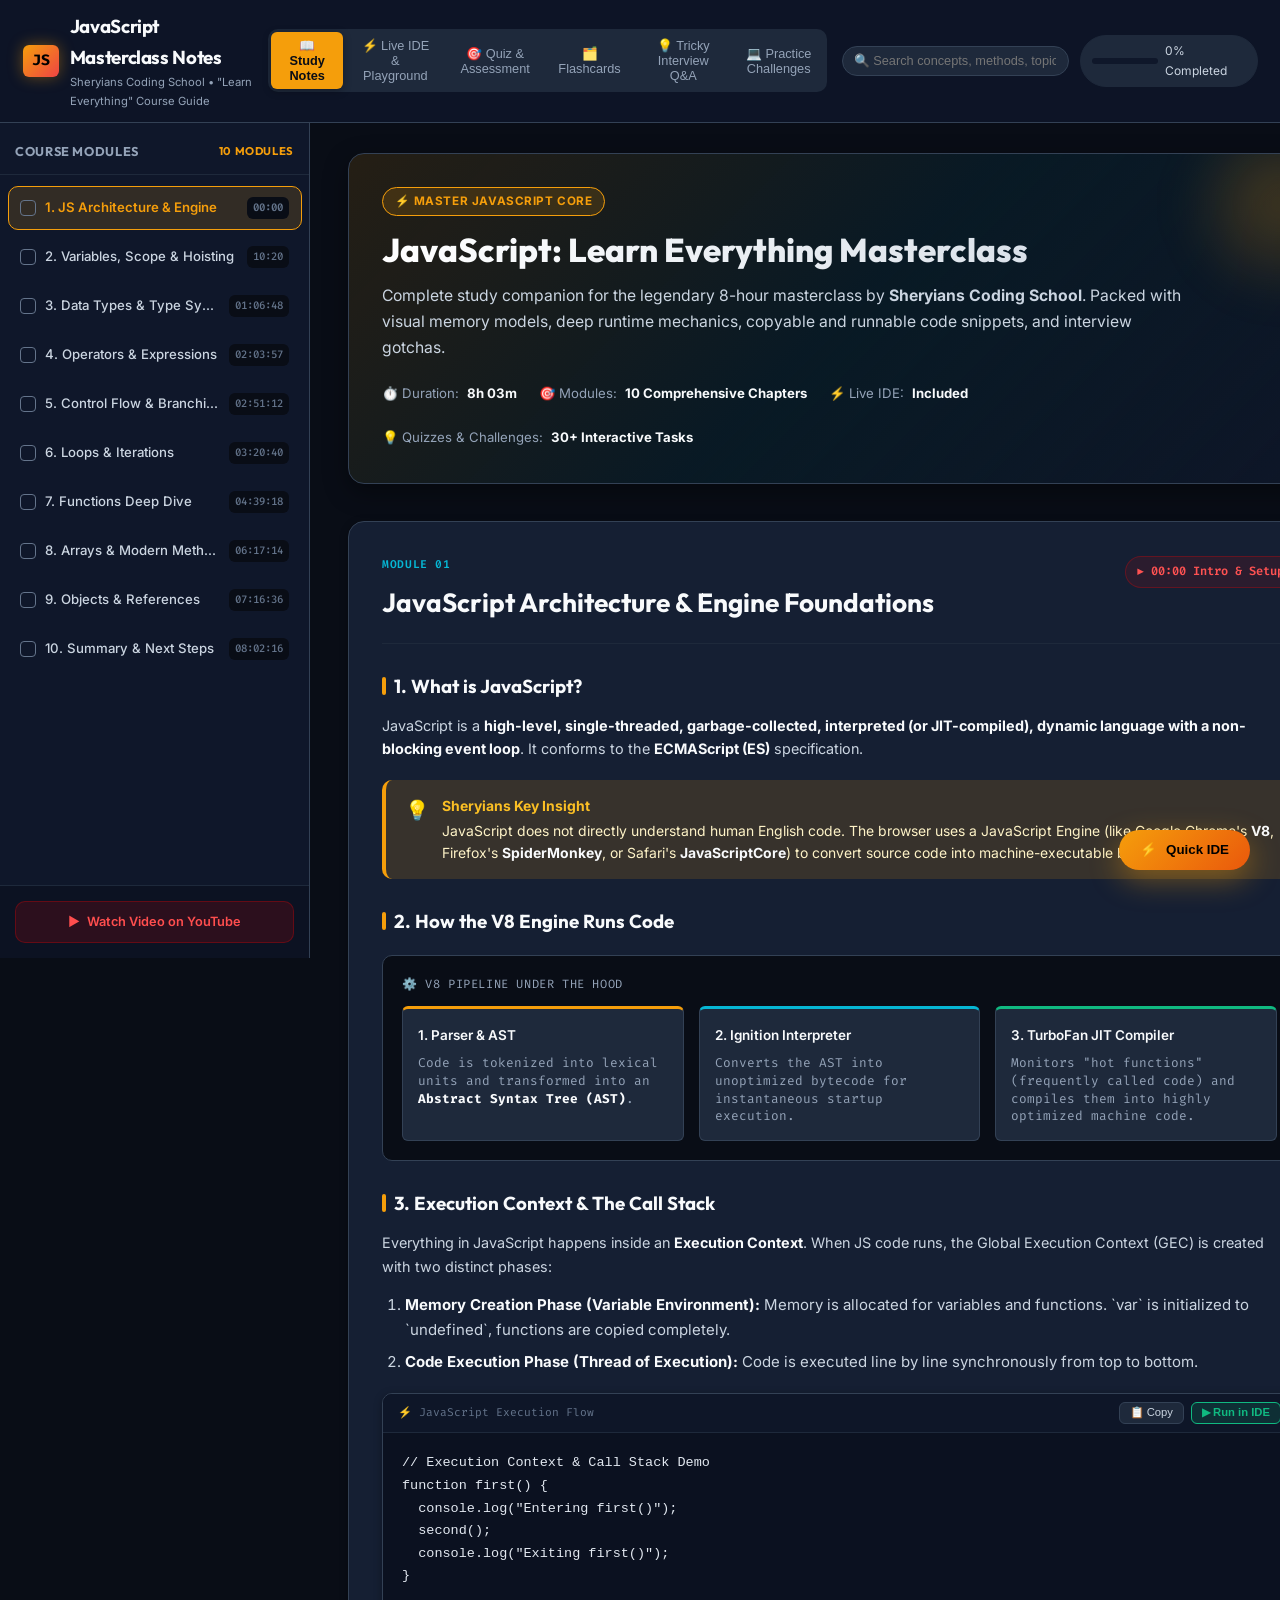
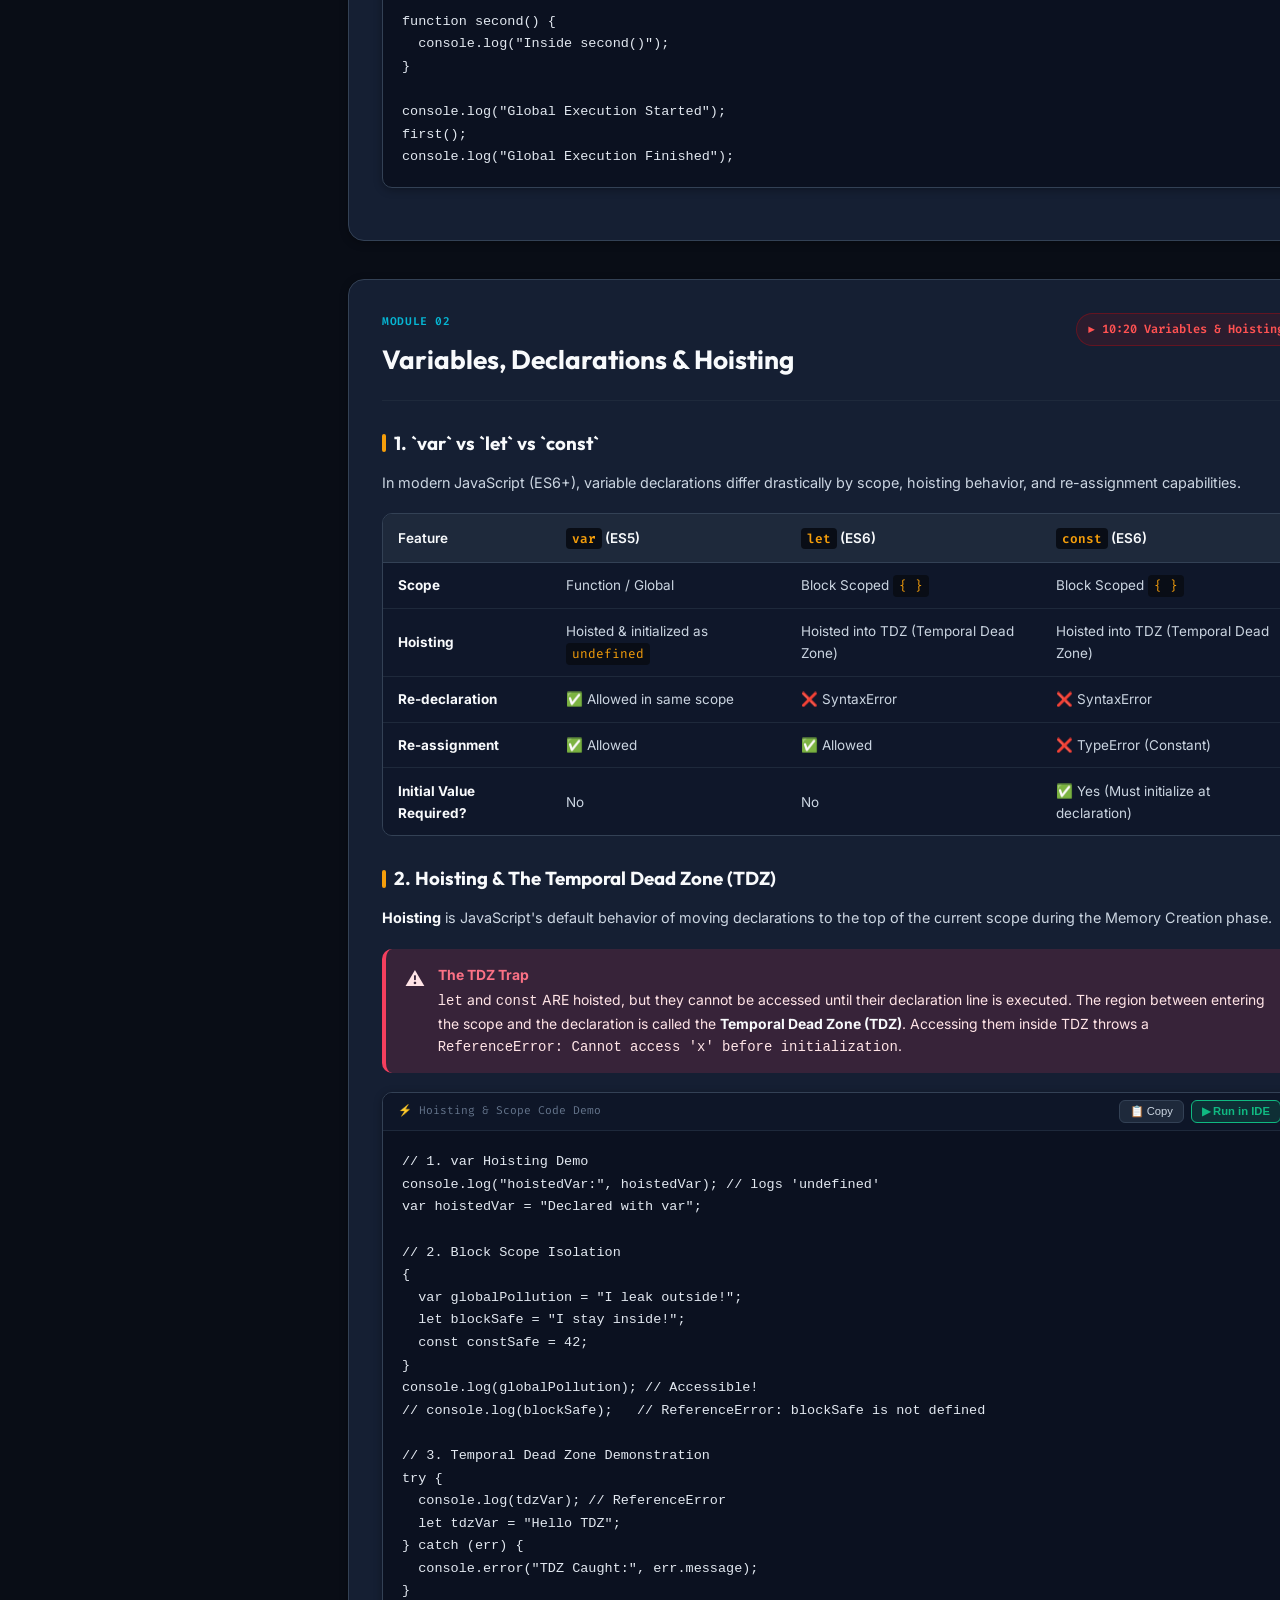
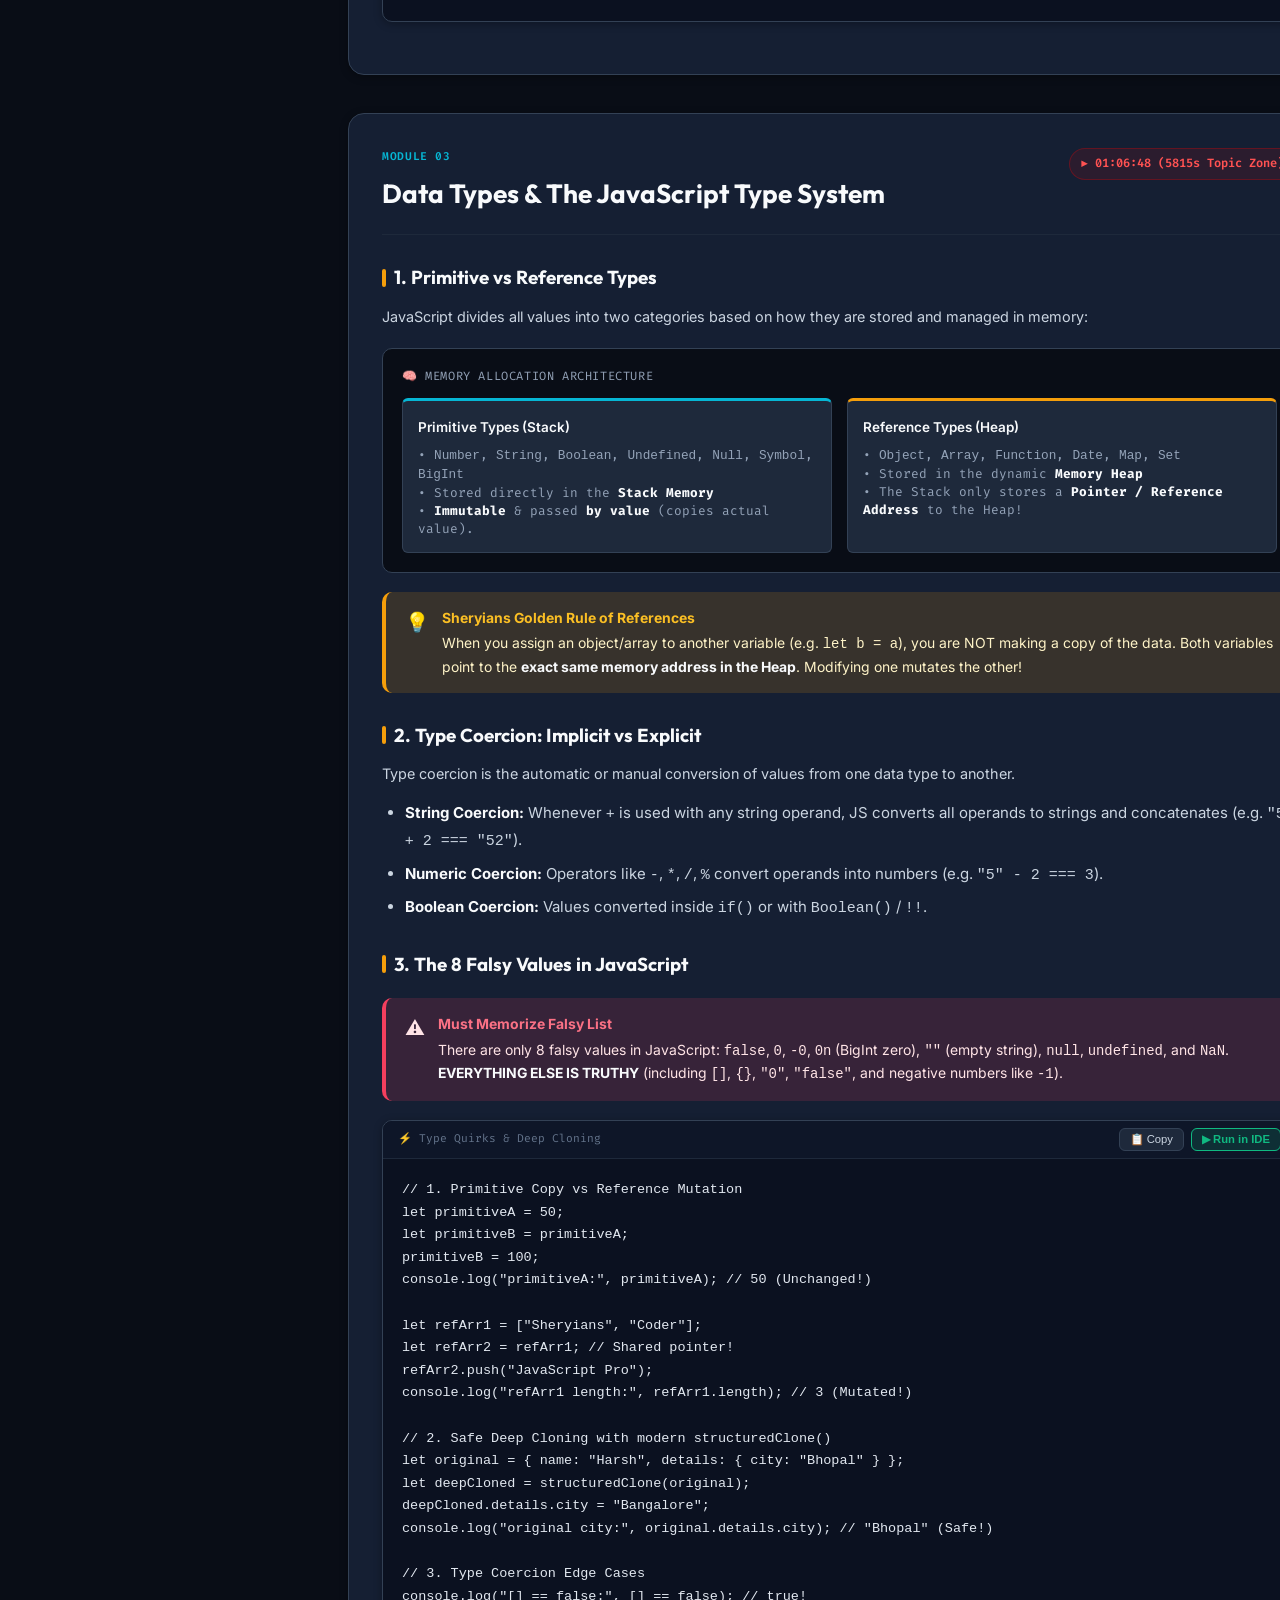
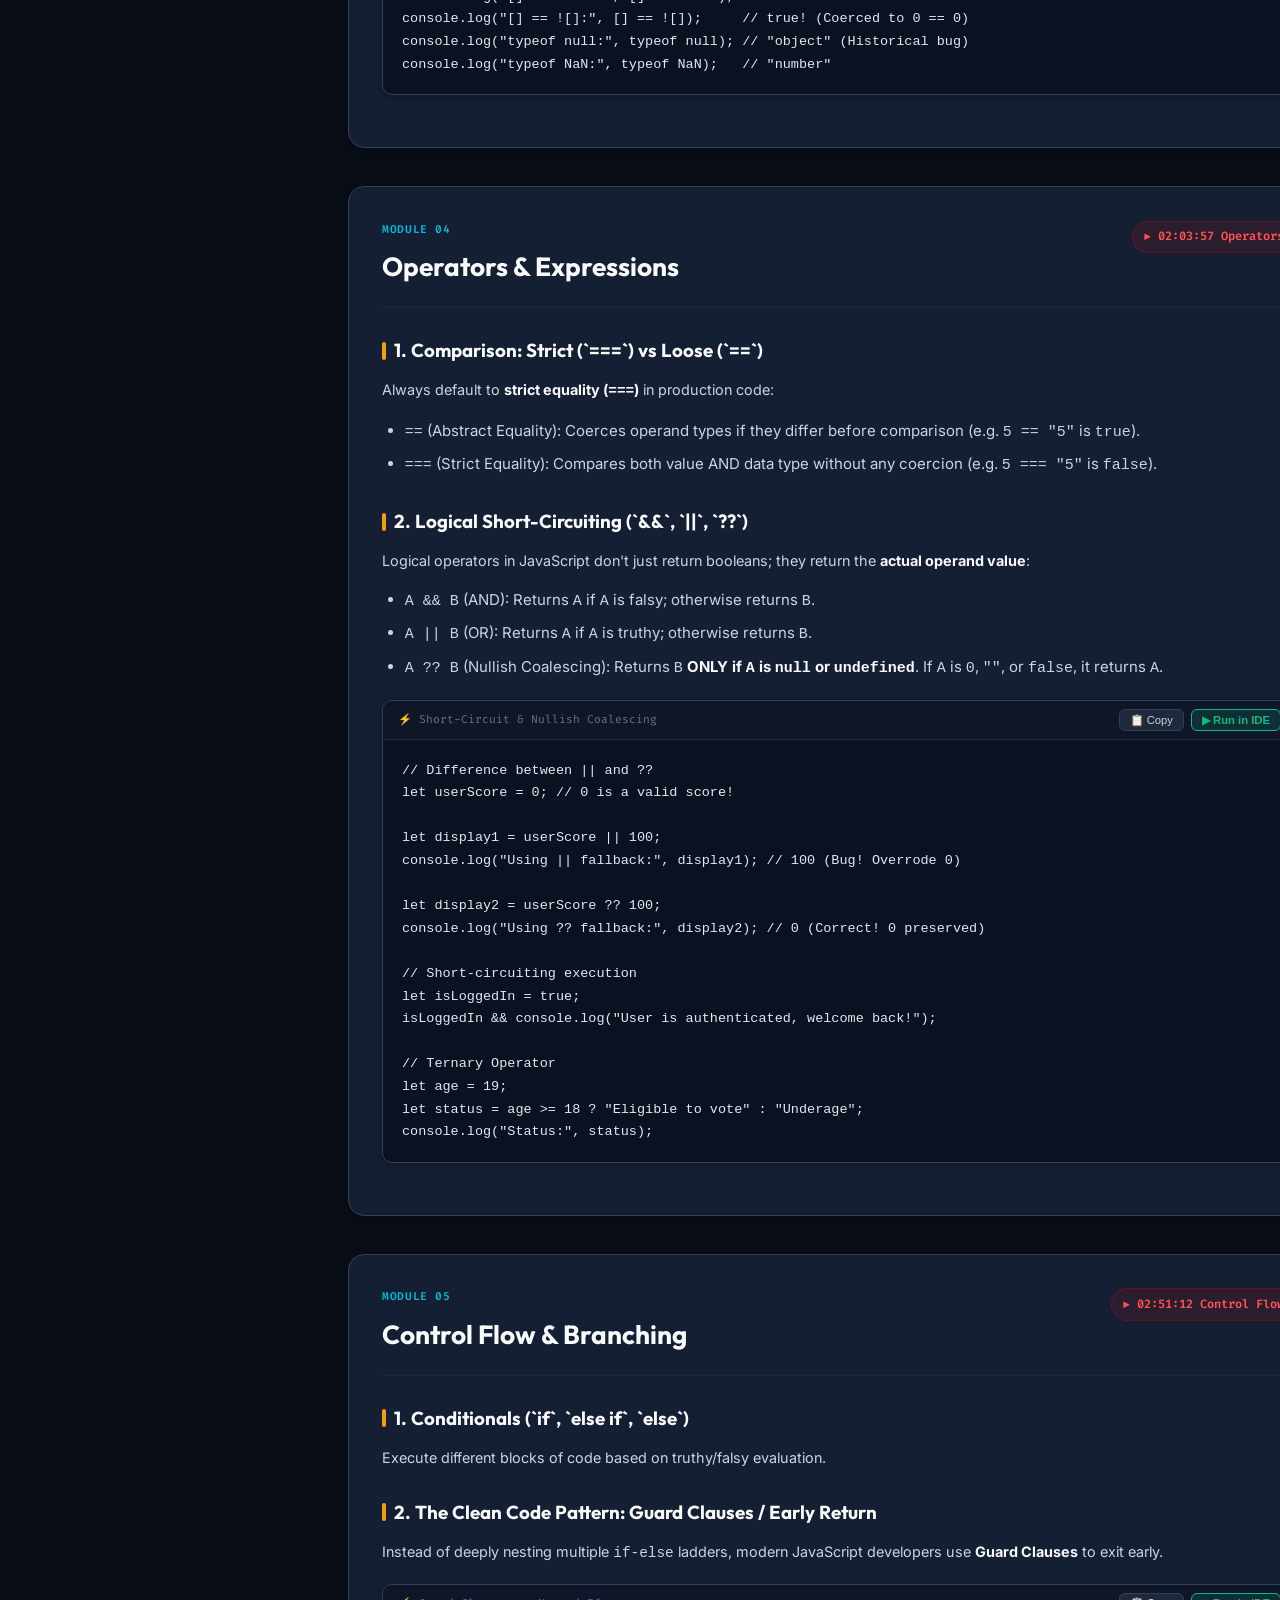
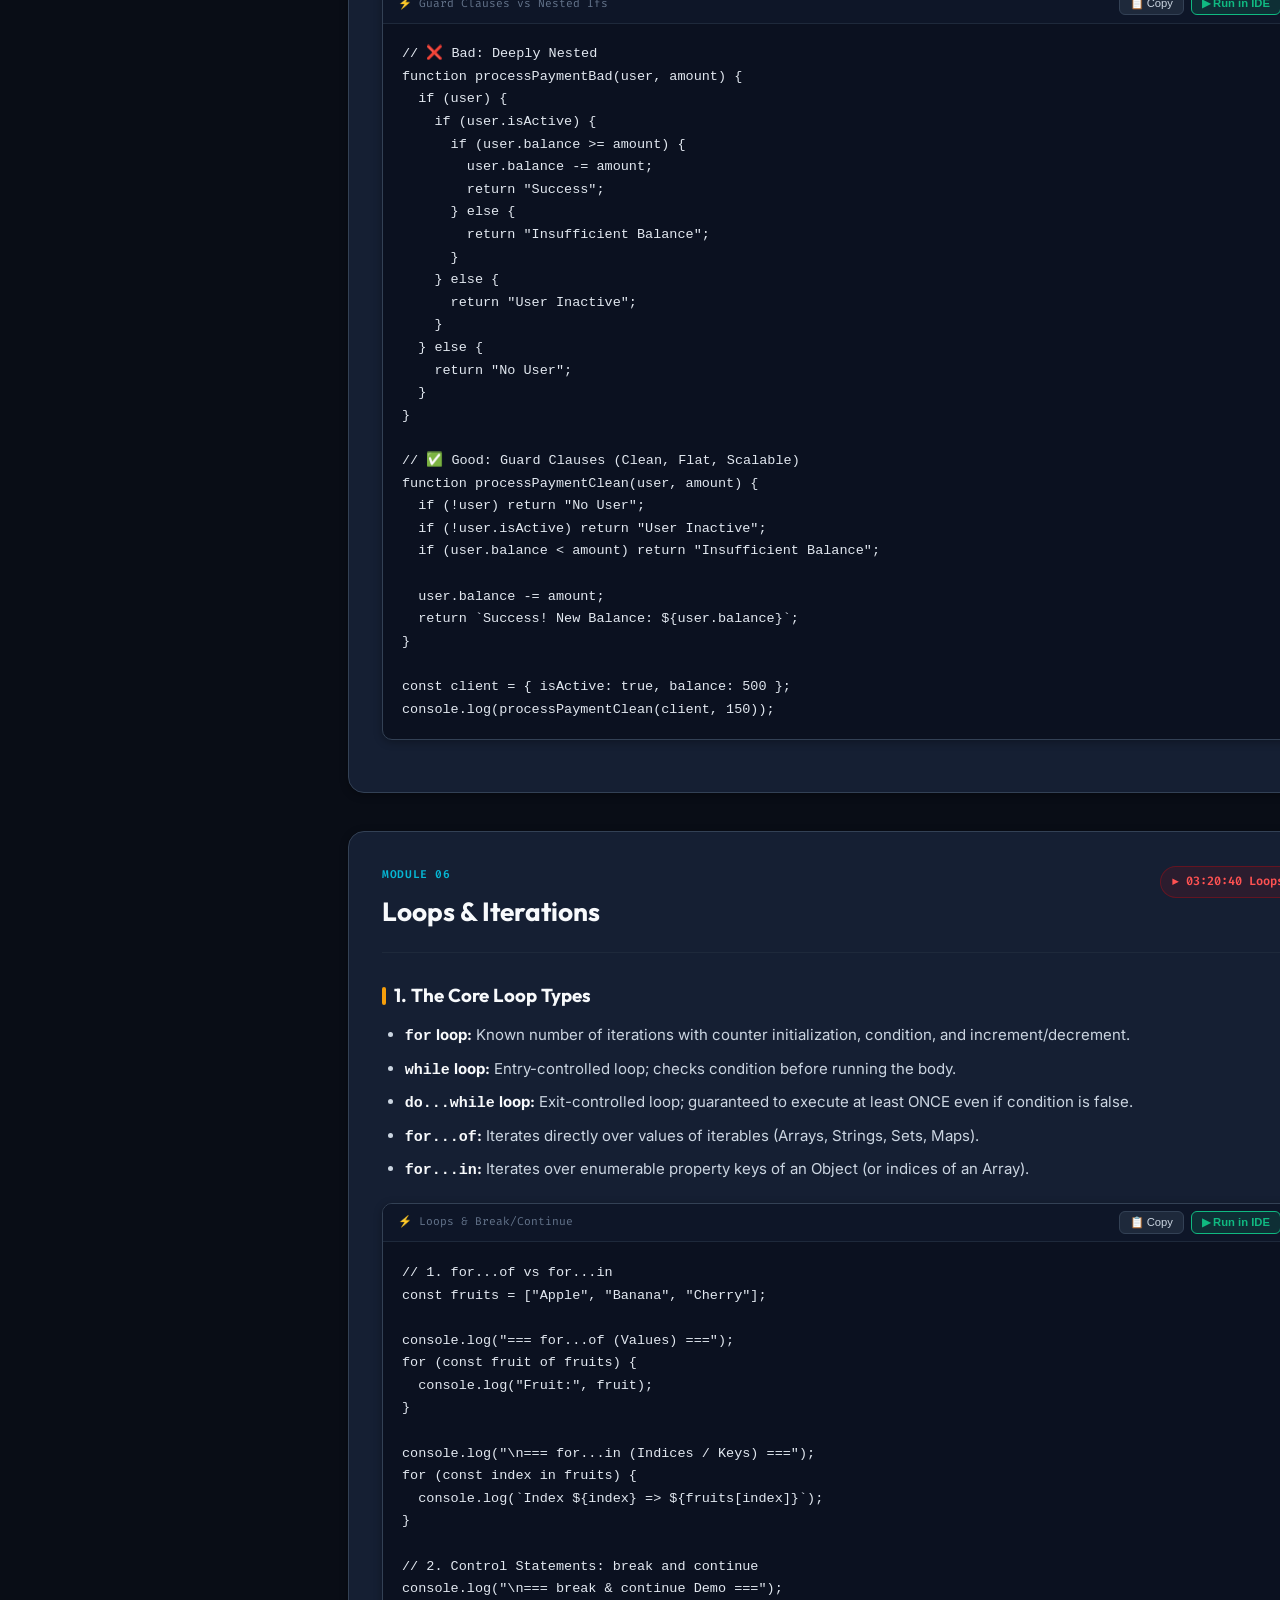
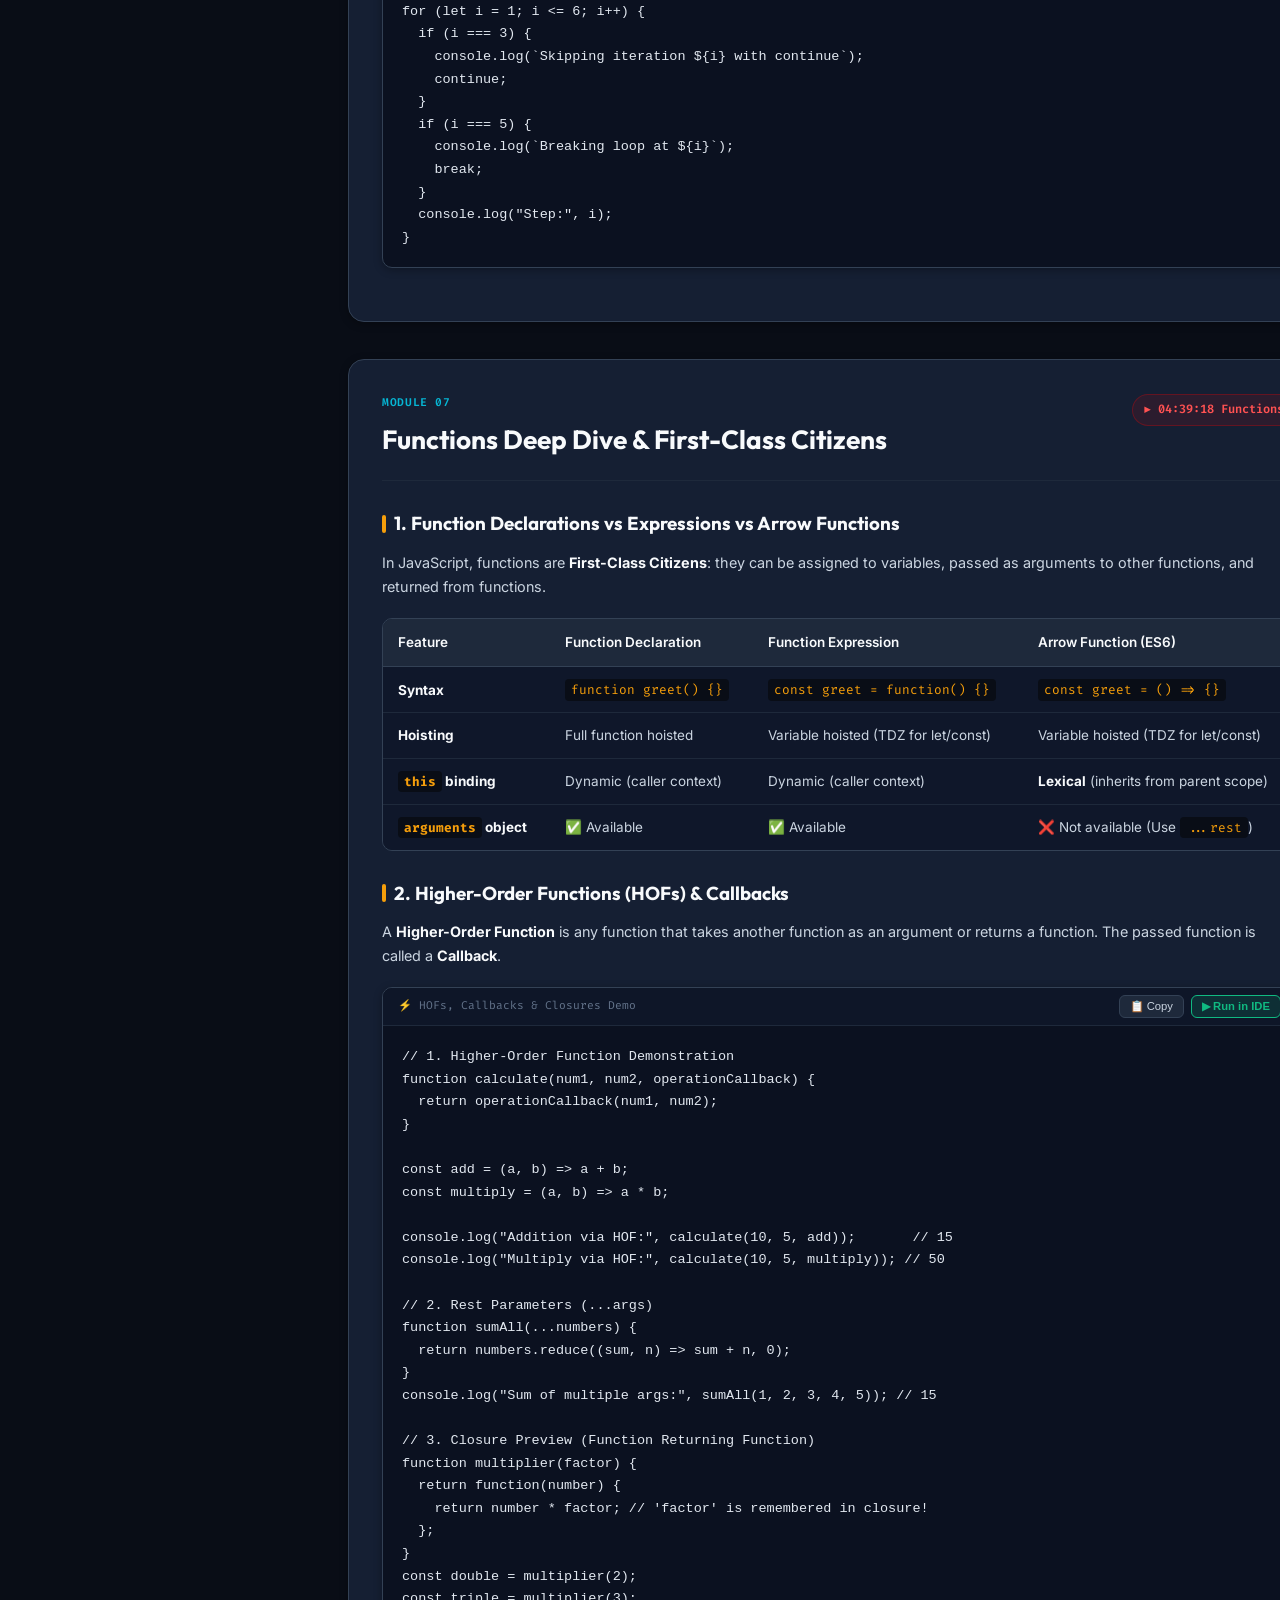
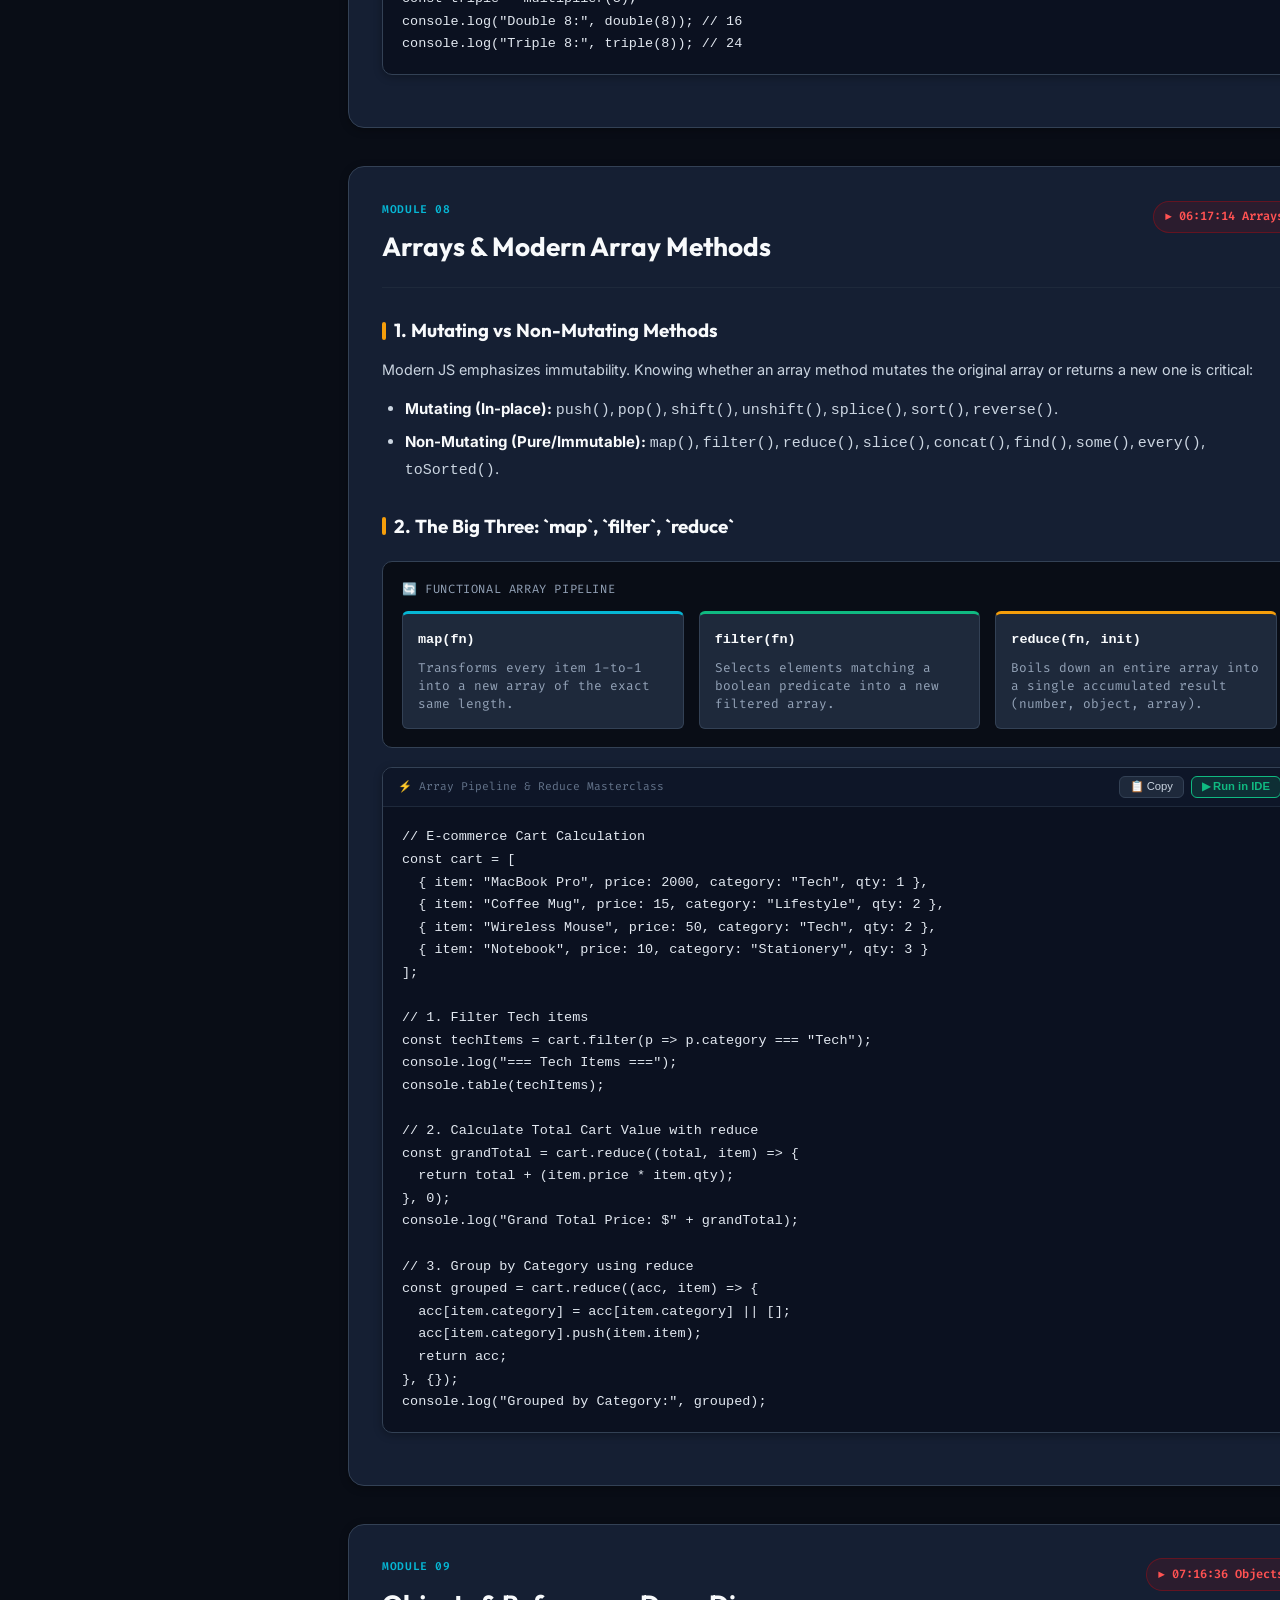
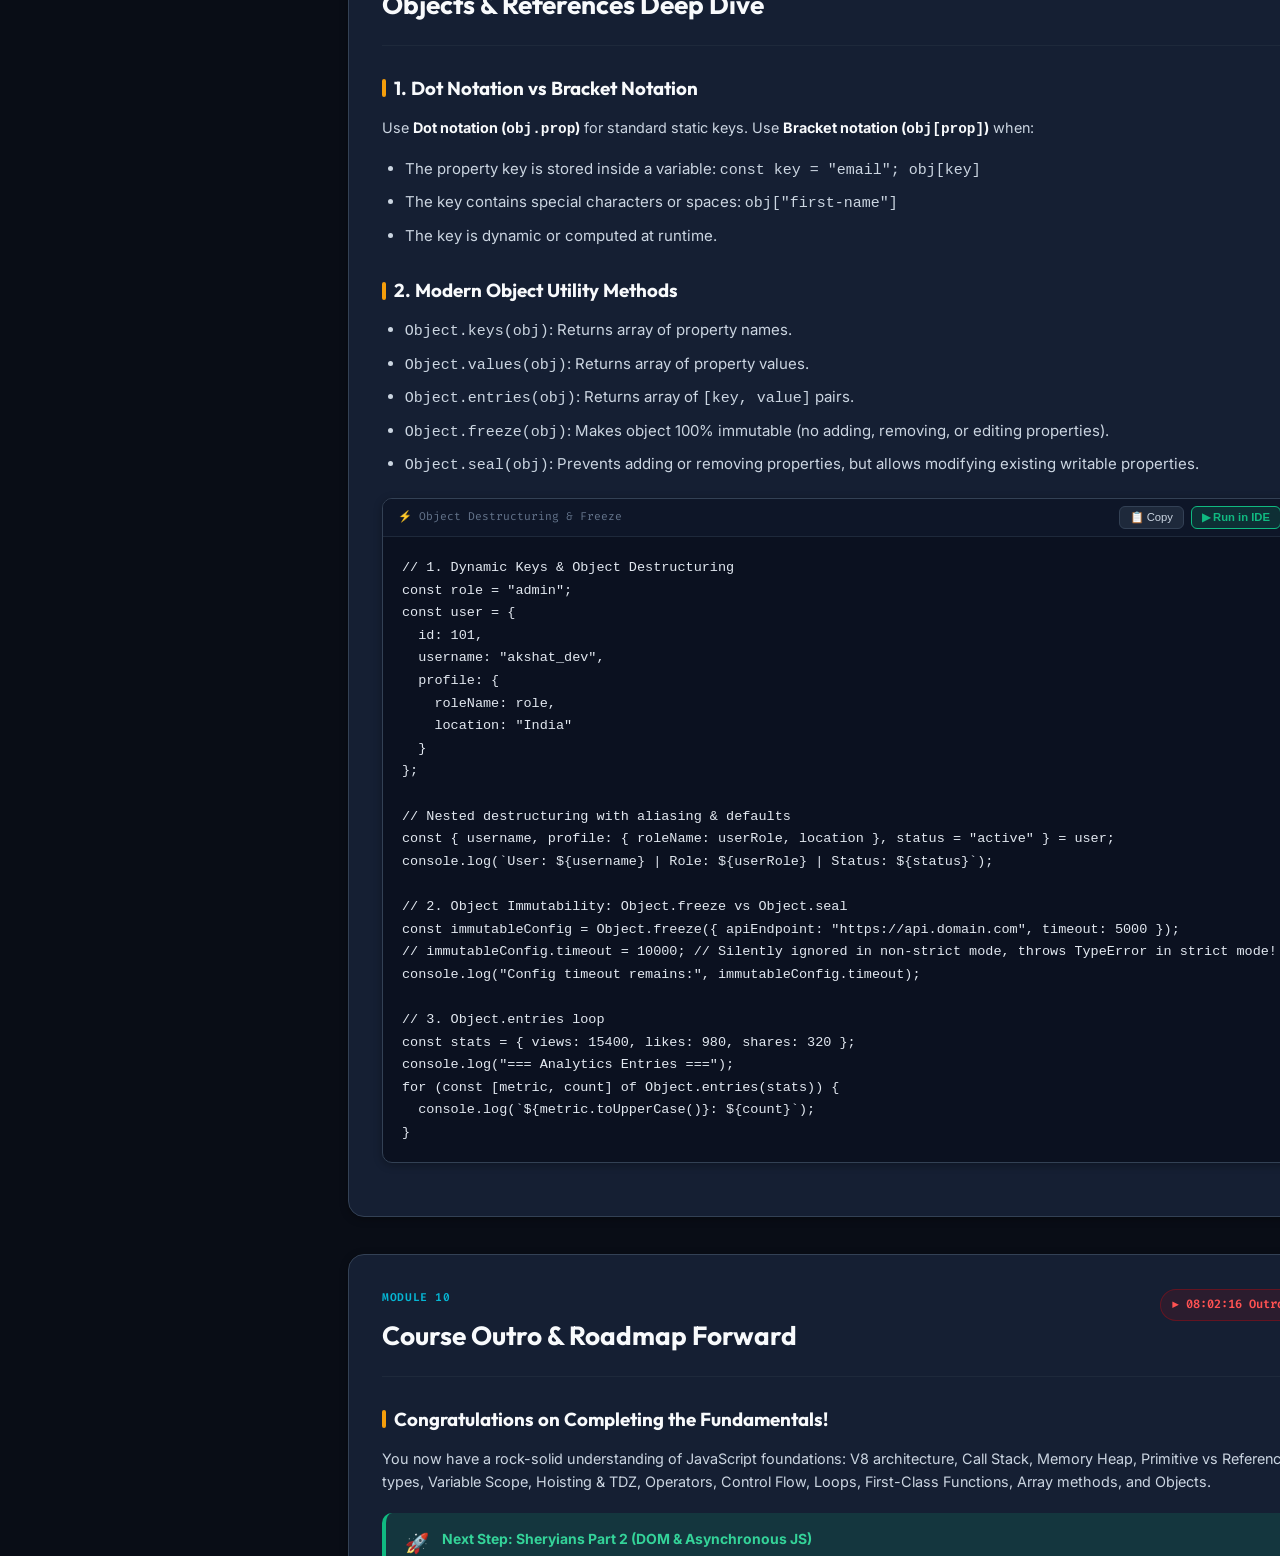
==== index.html @ 54986556 "feat: complete JavaScript masterclass interactive study portal, IDE, quiz, flashcards, and comprehen" ====
<!DOCTYPE html>
<html lang="en" data-theme="dark">
<head>
  <meta charset="UTF-8" />
  <meta name="viewport" content="width=device-width, initial-scale=1.0" />
  <title>JavaScript Masterclass - Complete Interactive Study Guide | Sheryians Coding School</title>
  <meta name="description" content="Interactive study guide, live code runner, and comprehensive notes for JavaScript Full Course (Sheryians Coding School)." />
  <link rel="stylesheet" href="styles.css" />
</head>
<body>

  <!-- ========================================================================
       Sticky App Header
       ======================================================================== -->
  <header class="app-header">
    <div class="brand-section">
      <div class="brand-badge">JS</div>
      <div>
        <h1 class="brand-title">JavaScript Masterclass Notes</h1>
        <span class="brand-subtitle">Sheryians Coding School • "Learn Everything" Course Guide</span>
      </div>
    </div>

    <!-- Center Navigation Tabs -->
    <nav class="nav-tabs" aria-label="Main Navigation">
      <button class="tab-btn active" data-view="notes">📖 Study Notes</button>
      <button class="tab-btn" data-view="ide">⚡ Live IDE & Playground</button>
      <button class="tab-btn" data-view="quiz">🎯 Quiz & Assessment</button>
      <button class="tab-btn" data-view="flashcards">🗂️ Flashcards</button>
      <button class="tab-btn" data-view="interview">💡 Tricky Interview Q&A</button>
      <button class="tab-btn" data-view="challenges">💻 Practice Challenges</button>
    </nav>

    <!-- Header Controls -->
    <div class="header-controls">
      <div class="search-box">
        <span class="search-icon">🔍</span>
        <input type="text" id="global-search" placeholder="Search concepts, methods, topics..." />
      </div>

      <div class="progress-widget" title="Course Completion Progress">
        <div class="progress-bar-mini">
          <div class="progress-fill-mini" id="progress-fill-mini"></div>
        </div>
        <span id="progress-text">0% Completed</span>
      </div>
    </div>
  </header>

  <!-- ========================================================================
       Main App Container (Sidebar + Content)
       ======================================================================== -->
  <div class="app-container">
    
    <!-- Sidebar Curriculum Navigation -->
    <aside class="app-sidebar" id="app-sidebar">
      <div class="sidebar-header">
        <div class="sidebar-title">
          <span>Course Modules</span>
          <span style="font-size:0.75rem; color:var(--accent-primary);">10 Modules</span>
        </div>
      </div>

      <ul class="module-nav-list">
        <li>
          <a href="#mod-1" class="module-nav-item active">
            <input type="checkbox" class="module-checkbox" data-module="mod-1" title="Mark complete" />
            <span class="module-nav-text">1. JS Architecture & Engine</span>
            <span class="module-timestamp">00:00</span>
          </a>
        </li>
        <li>
          <a href="#mod-2" class="module-nav-item">
            <input type="checkbox" class="module-checkbox" data-module="mod-2" title="Mark complete" />
            <span class="module-nav-text">2. Variables, Scope & Hoisting</span>
            <span class="module-timestamp">10:20</span>
          </a>
        </li>
        <li>
          <a href="#mod-3" class="module-nav-item">
            <input type="checkbox" class="module-checkbox" data-module="mod-3" title="Mark complete" />
            <span class="module-nav-text">3. Data Types & Type System</span>
            <span class="module-timestamp">01:06:48</span>
          </a>
        </li>
        <li>
          <a href="#mod-4" class="module-nav-item">
            <input type="checkbox" class="module-checkbox" data-module="mod-4" title="Mark complete" />
            <span class="module-nav-text">4. Operators & Expressions</span>
            <span class="module-timestamp">02:03:57</span>
          </a>
        </li>
        <li>
          <a href="#mod-5" class="module-nav-item">
            <input type="checkbox" class="module-checkbox" data-module="mod-5" title="Mark complete" />
            <span class="module-nav-text">5. Control Flow & Branching</span>
            <span class="module-timestamp">02:51:12</span>
          </a>
        </li>
        <li>
          <a href="#mod-6" class="module-nav-item">
            <input type="checkbox" class="module-checkbox" data-module="mod-6" title="Mark complete" />
            <span class="module-nav-text">6. Loops & Iterations</span>
            <span class="module-timestamp">03:20:40</span>
          </a>
        </li>
        <li>
          <a href="#mod-7" class="module-nav-item">
            <input type="checkbox" class="module-checkbox" data-module="mod-7" title="Mark complete" />
            <span class="module-nav-text">7. Functions Deep Dive</span>
            <span class="module-timestamp">04:39:18</span>
          </a>
        </li>
        <li>
          <a href="#mod-8" class="module-nav-item">
            <input type="checkbox" class="module-checkbox" data-module="mod-8" title="Mark complete" />
            <span class="module-nav-text">8. Arrays & Modern Methods</span>
            <span class="module-timestamp">06:17:14</span>
          </a>
        </li>
        <li>
          <a href="#mod-9" class="module-nav-item">
            <input type="checkbox" class="module-checkbox" data-module="mod-9" title="Mark complete" />
            <span class="module-nav-text">9. Objects & References</span>
            <span class="module-timestamp">07:16:36</span>
          </a>
        </li>
        <li>
          <a href="#mod-10" class="module-nav-item">
            <input type="checkbox" class="module-checkbox" data-module="mod-10" title="Mark complete" />
            <span class="module-nav-text">10. Summary & Next Steps</span>
            <span class="module-timestamp">08:02:16</span>
          </a>
        </li>
      </ul>

      <div class="sidebar-footer">
        <a href="https://www.youtube.com/watch?v=a-wVHL0lpb0" target="_blank" rel="noopener noreferrer" class="yt-link-btn">
          <span>▶</span> Watch Video on YouTube
        </a>
      </div>
    </aside>

    <!-- Main Content Stream -->
    <main class="app-content">

      <!-- ==================================================================
           VIEW 1: STUDY NOTES (Default View)
           ================================================================== -->
      <section id="view-notes" class="view-section active">
        
        <!-- Hero Banner -->
        <div class="course-hero">
          <div class="hero-pill">⚡ Master JavaScript Core</div>
          <h2 class="hero-title">JavaScript: Learn Everything Masterclass</h2>
          <p class="hero-desc">
            Complete study companion for the legendary 8-hour masterclass by <strong>Sheryians Coding School</strong>.
            Packed with visual memory models, deep runtime mechanics, copyable and runnable code snippets, and interview gotchas.
          </p>
          <div class="hero-stats">
            <div class="stat-item">⏱️ Duration: <strong>8h 03m</strong></div>
            <div class="stat-item">🎯 Modules: <strong>10 Comprehensive Chapters</strong></div>
            <div class="stat-item">⚡ Live IDE: <strong>Included</strong></div>
            <div class="stat-item">💡 Quizzes & Challenges: <strong>30+ Interactive Tasks</strong></div>
          </div>
        </div>

        <!-- ================================================================
             MODULE 1: JS Architecture & Engine
             ================================================================ -->
        <article class="topic-card" id="mod-1">
          <div class="topic-header">
            <div class="topic-title-group">
              <span class="topic-tag">Module 01</span>
              <h2 class="topic-title">JavaScript Architecture & Engine Foundations</h2>
            </div>
            <div class="topic-meta">
              <a href="https://www.youtube.com/watch?v=a-wVHL0lpb0&t=0s" target="_blank" class="timestamp-badge">
                ▶ 00:00 Intro & Setup
              </a>
            </div>
          </div>

          <div class="topic-content">
            <h3>1. What is JavaScript?</h3>
            <p>
              JavaScript is a <strong>high-level, single-threaded, garbage-collected, interpreted (or JIT-compiled), dynamic language with a non-blocking event loop</strong>.
              It conforms to the <strong>ECMAScript (ES)</strong> specification.
            </p>

            <div class="callout callout-sheryians">
              <span class="callout-icon">💡</span>
              <div class="callout-body">
                <div class="callout-title">Sheryians Key Insight</div>
                JavaScript does not directly understand human English code. The browser uses a JavaScript Engine (like Google Chrome's <strong>V8</strong>, Firefox's <strong>SpiderMonkey</strong>, or Safari's <strong>JavaScriptCore</strong>) to convert source code into machine-executable binary bytecode.
              </div>
            </div>

            <h3>2. How the V8 Engine Runs Code</h3>
            <div class="diagram-card">
              <div class="diagram-header">⚙️ V8 Pipeline Under the Hood</div>
              <div class="diagram-grid">
                <div class="diagram-box primary">
                  <div class="diagram-box-title">1. Parser & AST</div>
                  <div class="diagram-box-body">Code is tokenized into lexical units and transformed into an <strong>Abstract Syntax Tree (AST)</strong>.</div>
                </div>
                <div class="diagram-box cyan">
                  <div class="diagram-box-title">2. Ignition Interpreter</div>
                  <div class="diagram-box-body">Converts the AST into unoptimized bytecode for instantaneous startup execution.</div>
                </div>
                <div class="diagram-box emerald">
                  <div class="diagram-box-title">3. TurboFan JIT Compiler</div>
                  <div class="diagram-box-body">Monitors "hot functions" (frequently called code) and compiles them into highly optimized machine code.</div>
                </div>
              </div>
            </div>

            <h3>3. Execution Context & The Call Stack</h3>
            <p>
              Everything in JavaScript happens inside an <strong>Execution Context</strong>. When JS code runs, the Global Execution Context (GEC) is created with two distinct phases:
            </p>
            <ol>
              <li><strong>Memory Creation Phase (Variable Environment):</strong> Memory is allocated for variables and functions. `var` is initialized to `undefined`, functions are copied completely.</li>
              <li><strong>Code Execution Phase (Thread of Execution):</strong> Code is executed line by line synchronously from top to bottom.</li>
            </ol>

            <div class="code-card">
              <div class="code-card-header">
                <span class="code-lang-tag">⚡ JavaScript Execution Flow</span>
                <div class="code-actions">
                  <button class="code-btn btn-copy-code">📋 Copy</button>
                  <button class="code-btn btn-run btn-run-snippet">▶ Run in IDE</button>
                </div>
              </div>
              <pre><code>// Execution Context & Call Stack Demo
function first() {
  console.log("Entering first()");
  second();
  console.log("Exiting first()");
}

function second() {
  console.log("Inside second()");
}

console.log("Global Execution Started");
first();
console.log("Global Execution Finished");</code></pre>
            </div>
          </div>
        </article>

        <!-- ================================================================
             MODULE 2: Variables, Scope & Hoisting
             ================================================================ -->
        <article class="topic-card" id="mod-2">
          <div class="topic-header">
            <div class="topic-title-group">
              <span class="topic-tag">Module 02</span>
              <h2 class="topic-title">Variables, Declarations & Hoisting</h2>
            </div>
            <div class="topic-meta">
              <a href="https://www.youtube.com/watch?v=a-wVHL0lpb0&t=620s" target="_blank" class="timestamp-badge">
                ▶ 10:20 Variables & Hoisting
              </a>
            </div>
          </div>

          <div class="topic-content">
            <h3>1. `var` vs `let` vs `const`</h3>
            <p>
              In modern JavaScript (ES6+), variable declarations differ drastically by scope, hoisting behavior, and re-assignment capabilities.
            </p>

            <div class="table-wrapper">
              <table class="custom-table">
                <thead>
                  <tr>
                    <th>Feature</th>
                    <th><code>var</code> (ES5)</th>
                    <th><code>let</code> (ES6)</th>
                    <th><code>const</code> (ES6)</th>
                  </tr>
                </thead>
                <tbody>
                  <tr>
                    <td><strong>Scope</strong></td>
                    <td>Function / Global</td>
                    <td>Block Scoped <code>{ }</code></td>
                    <td>Block Scoped <code>{ }</code></td>
                  </tr>
                  <tr>
                    <td><strong>Hoisting</strong></td>
                    <td>Hoisted & initialized as <code>undefined</code></td>
                    <td>Hoisted into TDZ (Temporal Dead Zone)</td>
                    <td>Hoisted into TDZ (Temporal Dead Zone)</td>
                  </tr>
                  <tr>
                    <td><strong>Re-declaration</strong></td>
                    <td>✅ Allowed in same scope</td>
                    <td>❌ SyntaxError</td>
                    <td>❌ SyntaxError</td>
                  </tr>
                  <tr>
                    <td><strong>Re-assignment</strong></td>
                    <td>✅ Allowed</td>
                    <td>✅ Allowed</td>
                    <td>❌ TypeError (Constant)</td>
                  </tr>
                  <tr>
                    <td><strong>Initial Value Required?</strong></td>
                    <td>No</td>
                    <td>No</td>
                    <td>✅ Yes (Must initialize at declaration)</td>
                  </tr>
                </tbody>
              </table>
            </div>

            <h3>2. Hoisting & The Temporal Dead Zone (TDZ)</h3>
            <p>
              <strong>Hoisting</strong> is JavaScript's default behavior of moving declarations to the top of the current scope during the Memory Creation phase.
            </p>
            <div class="callout callout-warning">
              <span class="callout-icon">⚠️</span>
              <div class="callout-body">
                <div class="callout-title">The TDZ Trap</div>
                <code>let</code> and <code>const</code> ARE hoisted, but they cannot be accessed until their declaration line is executed. The region between entering the scope and the declaration is called the <strong>Temporal Dead Zone (TDZ)</strong>. Accessing them inside TDZ throws a <code>ReferenceError: Cannot access 'x' before initialization</code>.
              </div>
            </div>

            <div class="code-card">
              <div class="code-card-header">
                <span class="code-lang-tag">⚡ Hoisting & Scope Code Demo</span>
                <div class="code-actions">
                  <button class="code-btn btn-copy-code">📋 Copy</button>
                  <button class="code-btn btn-run btn-run-snippet">▶ Run in IDE</button>
                </div>
              </div>
              <pre><code>// 1. var Hoisting Demo
console.log("hoistedVar:", hoistedVar); // logs 'undefined'
var hoistedVar = "Declared with var";

// 2. Block Scope Isolation
{
  var globalPollution = "I leak outside!";
  let blockSafe = "I stay inside!";
  const constSafe = 42;
}
console.log(globalPollution); // Accessible!
// console.log(blockSafe);   // ReferenceError: blockSafe is not defined

// 3. Temporal Dead Zone Demonstration
try {
  console.log(tdzVar); // ReferenceError
  let tdzVar = "Hello TDZ";
} catch (err) {
  console.error("TDZ Caught:", err.message);
}</code></pre>
            </div>
          </div>
        </article>

        <!-- ================================================================
             MODULE 3: Data Types & Type System (Timestamp 5815s)
             ================================================================ -->
        <article class="topic-card" id="mod-3">
          <div class="topic-header">
            <div class="topic-title-group">
              <span class="topic-tag">Module 03</span>
              <h2 class="topic-title">Data Types & The JavaScript Type System</h2>
            </div>
            <div class="topic-meta">
              <a href="https://www.youtube.com/watch?v=a-wVHL0lpb0&t=4008s" target="_blank" class="timestamp-badge">
                ▶ 01:06:48 (5815s Topic Zone)
              </a>
            </div>
          </div>

          <div class="topic-content">
            <h3>1. Primitive vs Reference Types</h3>
            <p>
              JavaScript divides all values into two categories based on how they are stored and managed in memory:
            </p>

            <div class="diagram-card">
              <div class="diagram-header">🧠 Memory Allocation Architecture</div>
              <div class="diagram-grid">
                <div class="diagram-box cyan">
                  <div class="diagram-box-title">Primitive Types (Stack)</div>
                  <div class="diagram-box-body">
                    • <code>Number</code>, <code>String</code>, <code>Boolean</code>, <code>Undefined</code>, <code>Null</code>, <code>Symbol</code>, <code>BigInt</code><br/>
                    • Stored directly in the <strong>Stack Memory</strong><br/>
                    • <strong>Immutable</strong> & passed <strong>by value</strong> (copies actual value).
                  </div>
                </div>
                <div class="diagram-box primary">
                  <div class="diagram-box-title">Reference Types (Heap)</div>
                  <div class="diagram-box-body">
                    • <code>Object</code>, <code>Array</code>, <code>Function</code>, <code>Date</code>, <code>Map</code>, <code>Set</code><br/>
                    • Stored in the dynamic <strong>Memory Heap</strong><br/>
                    • The Stack only stores a <strong>Pointer / Reference Address</strong> to the Heap!
                  </div>
                </div>
              </div>
            </div>

            <div class="callout callout-sheryians">
              <span class="callout-icon">💡</span>
              <div class="callout-body">
                <div class="callout-title">Sheryians Golden Rule of References</div>
                When you assign an object/array to another variable (e.g. <code>let b = a</code>), you are NOT making a copy of the data. Both variables point to the <strong>exact same memory address in the Heap</strong>. Modifying one mutates the other!
              </div>
            </div>

            <h3>2. Type Coercion: Implicit vs Explicit</h3>
            <p>
              Type coercion is the automatic or manual conversion of values from one data type to another.
            </p>
            <ul>
              <li><strong>String Coercion:</strong> Whenever <code>+</code> is used with any string operand, JS converts all operands to strings and concatenates (e.g. <code>"5" + 2 === "52"</code>).</li>
              <li><strong>Numeric Coercion:</strong> Operators like <code>-</code>, <code>*</code>, <code>/</code>, <code>%</code> convert operands into numbers (e.g. <code>"5" - 2 === 3</code>).</li>
              <li><strong>Boolean Coercion:</strong> Values converted inside <code>if()</code> or with <code>Boolean()</code> / <code>!!</code>.</li>
            </ul>

            <h3>3. The 8 Falsy Values in JavaScript</h3>
            <div class="callout callout-warning">
              <span class="callout-icon">⚠️</span>
              <div class="callout-body">
                <div class="callout-title">Must Memorize Falsy List</div>
                There are only 8 falsy values in JavaScript:
                <code>false</code>, <code>0</code>, <code>-0</code>, <code>0n</code> (BigInt zero), <code>""</code> (empty string), <code>null</code>, <code>undefined</code>, and <code>NaN</code>.<br/>
                <strong>EVERYTHING ELSE IS TRUTHY</strong> (including <code>[]</code>, <code>{}</code>, <code>"0"</code>, <code>"false"</code>, and negative numbers like <code>-1</code>).
              </div>
            </div>

            <div class="code-card">
              <div class="code-card-header">
                <span class="code-lang-tag">⚡ Type Quirks & Deep Cloning</span>
                <div class="code-actions">
                  <button class="code-btn btn-copy-code">📋 Copy</button>
                  <button class="code-btn btn-run btn-run-snippet">▶ Run in IDE</button>
                </div>
              </div>
              <pre><code>// 1. Primitive Copy vs Reference Mutation
let primitiveA = 50;
let primitiveB = primitiveA;
primitiveB = 100;
console.log("primitiveA:", primitiveA); // 50 (Unchanged!)

let refArr1 = ["Sheryians", "Coder"];
let refArr2 = refArr1; // Shared pointer!
refArr2.push("JavaScript Pro");
console.log("refArr1 length:", refArr1.length); // 3 (Mutated!)

// 2. Safe Deep Cloning with modern structuredClone()
let original = { name: "Harsh", details: { city: "Bhopal" } };
let deepCloned = structuredClone(original);
deepCloned.details.city = "Bangalore";
console.log("original city:", original.details.city); // "Bhopal" (Safe!)

// 3. Type Coercion Edge Cases
console.log("[] == false:", [] == false); // true!
console.log("[] == ![]:", [] == ![]);     // true! (Coerced to 0 == 0)
console.log("typeof null:", typeof null); // "object" (Historical bug)
console.log("typeof NaN:", typeof NaN);   // "number"</code></pre>
            </div>
          </div>
        </article>

        <!-- ================================================================
             MODULE 4: Operators & Expressions
             ================================================================ -->
        <article class="topic-card" id="mod-4">
          <div class="topic-header">
            <div class="topic-title-group">
              <span class="topic-tag">Module 04</span>
              <h2 class="topic-title">Operators & Expressions</h2>
            </div>
            <div class="topic-meta">
              <a href="https://www.youtube.com/watch?v=a-wVHL0lpb0&t=7437s" target="_blank" class="timestamp-badge">
                ▶ 02:03:57 Operators
              </a>
            </div>
          </div>

          <div class="topic-content">
            <h3>1. Comparison: Strict (`===`) vs Loose (`==`)</h3>
            <p>
              Always default to <strong>strict equality (<code>===</code>)</strong> in production code:
            </p>
            <ul>
              <li><code>==</code> (Abstract Equality): Coerces operand types if they differ before comparison (e.g. <code>5 == "5"</code> is <code>true</code>).</li>
              <li><code>===</code> (Strict Equality): Compares both value AND data type without any coercion (e.g. <code>5 === "5"</code> is <code>false</code>).</li>
            </ul>

            <h3>2. Logical Short-Circuiting (`&&`, `||`, `??`)</h3>
            <p>
              Logical operators in JavaScript don't just return booleans; they return the <strong>actual operand value</strong>:
            </p>
            <ul>
              <li><code>A && B</code> (AND): Returns <code>A</code> if <code>A</code> is falsy; otherwise returns <code>B</code>.</li>
              <li><code>A || B</code> (OR): Returns <code>A</code> if <code>A</code> is truthy; otherwise returns <code>B</code>.</li>
              <li><code>A ?? B</code> (Nullish Coalescing): Returns <code>B</code> <strong>ONLY if <code>A</code> is <code>null</code> or <code>undefined</code></strong>. If <code>A</code> is <code>0</code>, <code>""</code>, or <code>false</code>, it returns <code>A</code>.</li>
            </ul>

            <div class="code-card">
              <div class="code-card-header">
                <span class="code-lang-tag">⚡ Short-Circuit & Nullish Coalescing</span>
                <div class="code-actions">
                  <button class="code-btn btn-copy-code">📋 Copy</button>
                  <button class="code-btn btn-run btn-run-snippet">▶ Run in IDE</button>
                </div>
              </div>
              <pre><code>// Difference between || and ??
let userScore = 0; // 0 is a valid score!

let display1 = userScore || 100;
console.log("Using || fallback:", display1); // 100 (Bug! Overrode 0)

let display2 = userScore ?? 100;
console.log("Using ?? fallback:", display2); // 0 (Correct! 0 preserved)

// Short-circuiting execution
let isLoggedIn = true;
isLoggedIn && console.log("User is authenticated, welcome back!");

// Ternary Operator
let age = 19;
let status = age >= 18 ? "Eligible to vote" : "Underage";
console.log("Status:", status);</code></pre>
            </div>
          </div>
        </article>

        <!-- ================================================================
             MODULE 5: Control Flow
             ================================================================ -->
        <article class="topic-card" id="mod-5">
          <div class="topic-header">
            <div class="topic-title-group">
              <span class="topic-tag">Module 05</span>
              <h2 class="topic-title">Control Flow & Branching</h2>
            </div>
            <div class="topic-meta">
              <a href="https://www.youtube.com/watch?v=a-wVHL0lpb0&t=10272s" target="_blank" class="timestamp-badge">
                ▶ 02:51:12 Control Flow
              </a>
            </div>
          </div>

          <div class="topic-content">
            <h3>1. Conditionals (`if`, `else if`, `else`)</h3>
            <p>
              Execute different blocks of code based on truthy/falsy evaluation.
            </p>

            <h3>2. The Clean Code Pattern: Guard Clauses / Early Return</h3>
            <p>
              Instead of deeply nesting multiple <code>if-else</code> ladders, modern JavaScript developers use <strong>Guard Clauses</strong> to exit early.
            </p>

            <div class="code-card">
              <div class="code-card-header">
                <span class="code-lang-tag">⚡ Guard Clauses vs Nested Ifs</span>
                <div class="code-actions">
                  <button class="code-btn btn-copy-code">📋 Copy</button>
                  <button class="code-btn btn-run btn-run-snippet">▶ Run in IDE</button>
                </div>
              </div>
              <pre><code>// ❌ Bad: Deeply Nested
function processPaymentBad(user, amount) {
  if (user) {
    if (user.isActive) {
      if (user.balance >= amount) {
        user.balance -= amount;
        return "Success";
      } else {
        return "Insufficient Balance";
      }
    } else {
      return "User Inactive";
    }
  } else {
    return "No User";
  }
}

// ✅ Good: Guard Clauses (Clean, Flat, Scalable)
function processPaymentClean(user, amount) {
  if (!user) return "No User";
  if (!user.isActive) return "User Inactive";
  if (user.balance < amount) return "Insufficient Balance";

  user.balance -= amount;
  return `Success! New Balance: ${user.balance}`;
}

const client = { isActive: true, balance: 500 };
console.log(processPaymentClean(client, 150));</code></pre>
            </div>
          </div>
        </article>

        <!-- ================================================================
             MODULE 6: Loops & Iterations
             ================================================================ -->
        <article class="topic-card" id="mod-6">
          <div class="topic-header">
            <div class="topic-title-group">
              <span class="topic-tag">Module 06</span>
              <h2 class="topic-title">Loops & Iterations</h2>
            </div>
            <div class="topic-meta">
              <a href="https://www.youtube.com/watch?v=a-wVHL0lpb0&t=12040s" target="_blank" class="timestamp-badge">
                ▶ 03:20:40 Loops
              </a>
            </div>
          </div>

          <div class="topic-content">
            <h3>1. The Core Loop Types</h3>
            <ul>
              <li><strong><code>for</code> loop:</strong> Known number of iterations with counter initialization, condition, and increment/decrement.</li>
              <li><strong><code>while</code> loop:</strong> Entry-controlled loop; checks condition before running the body.</li>
              <li><strong><code>do...while</code> loop:</strong> Exit-controlled loop; guaranteed to execute at least ONCE even if condition is false.</li>
              <li><strong><code>for...of</code>:</strong> Iterates directly over values of iterables (Arrays, Strings, Sets, Maps).</li>
              <li><strong><code>for...in</code>:</strong> Iterates over enumerable property keys of an Object (or indices of an Array).</li>
            </ul>

            <div class="code-card">
              <div class="code-card-header">
                <span class="code-lang-tag">⚡ Loops & Break/Continue</span>
                <div class="code-actions">
                  <button class="code-btn btn-copy-code">📋 Copy</button>
                  <button class="code-btn btn-run btn-run-snippet">▶ Run in IDE</button>
                </div>
              </div>
              <pre><code>// 1. for...of vs for...in
const fruits = ["Apple", "Banana", "Cherry"];

console.log("=== for...of (Values) ===");
for (const fruit of fruits) {
  console.log("Fruit:", fruit);
}

console.log("\n=== for...in (Indices / Keys) ===");
for (const index in fruits) {
  console.log(`Index ${index} => ${fruits[index]}`);
}

// 2. Control Statements: break and continue
console.log("\n=== break & continue Demo ===");
for (let i = 1; i <= 6; i++) {
  if (i === 3) {
    console.log(`Skipping iteration ${i} with continue`);
    continue;
  }
  if (i === 5) {
    console.log(`Breaking loop at ${i}`);
    break;
  }
  console.log("Step:", i);
}</code></pre>
            </div>
          </div>
        </article>

        <!-- ================================================================
             MODULE 7: Functions Deep Dive
             ================================================================ -->
        <article class="topic-card" id="mod-7">
          <div class="topic-header">
            <div class="topic-title-group">
              <span class="topic-tag">Module 07</span>
              <h2 class="topic-title">Functions Deep Dive & First-Class Citizens</h2>
            </div>
            <div class="topic-meta">
              <a href="https://www.youtube.com/watch?v=a-wVHL0lpb0&t=16758s" target="_blank" class="timestamp-badge">
                ▶ 04:39:18 Functions
              </a>
            </div>
          </div>

          <div class="topic-content">
            <h3>1. Function Declarations vs Expressions vs Arrow Functions</h3>
            <p>
              In JavaScript, functions are <strong>First-Class Citizens</strong>: they can be assigned to variables, passed as arguments to other functions, and returned from functions.
            </p>

            <div class="table-wrapper">
              <table class="custom-table">
                <thead>
                  <tr>
                    <th>Feature</th>
                    <th>Function Declaration</th>
                    <th>Function Expression</th>
                    <th>Arrow Function (ES6)</th>
                  </tr>
                </thead>
                <tbody>
                  <tr>
                    <td><strong>Syntax</strong></td>
                    <td><code>function greet() {}</code></td>
                    <td><code>const greet = function() {}</code></td>
                    <td><code>const greet = () => {}</code></td>
                  </tr>
                  <tr>
                    <td><strong>Hoisting</strong></td>
                    <td>Full function hoisted</td>
                    <td>Variable hoisted (TDZ for let/const)</td>
                    <td>Variable hoisted (TDZ for let/const)</td>
                  </tr>
                  <tr>
                    <td><strong><code>this</code> binding</strong></td>
                    <td>Dynamic (caller context)</td>
                    <td>Dynamic (caller context)</td>
                    <td><strong>Lexical</strong> (inherits from parent scope)</td>
                  </tr>
                  <tr>
                    <td><strong><code>arguments</code> object</strong></td>
                    <td>✅ Available</td>
                    <td>✅ Available</td>
                    <td>❌ Not available (Use <code>...rest</code>)</td>
                  </tr>
                </tbody>
              </table>
            </div>

            <h3>2. Higher-Order Functions (HOFs) & Callbacks</h3>
            <p>
              A <strong>Higher-Order Function</strong> is any function that takes another function as an argument or returns a function. The passed function is called a <strong>Callback</strong>.
            </p>

            <div class="code-card">
              <div class="code-card-header">
                <span class="code-lang-tag">⚡ HOFs, Callbacks & Closures Demo</span>
                <div class="code-actions">
                  <button class="code-btn btn-copy-code">📋 Copy</button>
                  <button class="code-btn btn-run btn-run-snippet">▶ Run in IDE</button>
                </div>
              </div>
              <pre><code>// 1. Higher-Order Function Demonstration
function calculate(num1, num2, operationCallback) {
  return operationCallback(num1, num2);
}

const add = (a, b) => a + b;
const multiply = (a, b) => a * b;

console.log("Addition via HOF:", calculate(10, 5, add));       // 15
console.log("Multiply via HOF:", calculate(10, 5, multiply)); // 50

// 2. Rest Parameters (...args)
function sumAll(...numbers) {
  return numbers.reduce((sum, n) => sum + n, 0);
}
console.log("Sum of multiple args:", sumAll(1, 2, 3, 4, 5)); // 15

// 3. Closure Preview (Function Returning Function)
function multiplier(factor) {
  return function(number) {
    return number * factor; // 'factor' is remembered in closure!
  };
}
const double = multiplier(2);
const triple = multiplier(3);
console.log("Double 8:", double(8)); // 16
console.log("Triple 8:", triple(8)); // 24</code></pre>
            </div>
          </div>
        </article>

        <!-- ================================================================
             MODULE 8: Arrays & Methods
             ================================================================ -->
        <article class="topic-card" id="mod-8">
          <div class="topic-header">
            <div class="topic-title-group">
              <span class="topic-tag">Module 08</span>
              <h2 class="topic-title">Arrays & Modern Array Methods</h2>
            </div>
            <div class="topic-meta">
              <a href="https://www.youtube.com/watch?v=a-wVHL0lpb0&t=22634s" target="_blank" class="timestamp-badge">
                ▶ 06:17:14 Arrays
              </a>
            </div>
          </div>

          <div class="topic-content">
            <h3>1. Mutating vs Non-Mutating Methods</h3>
            <p>
              Modern JS emphasizes immutability. Knowing whether an array method mutates the original array or returns a new one is critical:
            </p>
            <ul>
              <li><strong>Mutating (In-place):</strong> <code>push()</code>, <code>pop()</code>, <code>shift()</code>, <code>unshift()</code>, <code>splice()</code>, <code>sort()</code>, <code>reverse()</code>.</li>
              <li><strong>Non-Mutating (Pure/Immutable):</strong> <code>map()</code>, <code>filter()</code>, <code>reduce()</code>, <code>slice()</code>, <code>concat()</code>, <code>find()</code>, <code>some()</code>, <code>every()</code>, <code>toSorted()</code>.</li>
            </ul>

            <h3>2. The Big Three: `map`, `filter`, `reduce`</h3>
            <div class="diagram-card">
              <div class="diagram-header">🔄 Functional Array Pipeline</div>
              <div class="diagram-grid">
                <div class="diagram-box cyan">
                  <div class="diagram-box-title"><code>map(fn)</code></div>
                  <div class="diagram-box-body">Transforms every item 1-to-1 into a new array of the exact same length.</div>
                </div>
                <div class="diagram-box emerald">
                  <div class="diagram-box-title"><code>filter(fn)</code></div>
                  <div class="diagram-box-body">Selects elements matching a boolean predicate into a new filtered array.</div>
                </div>
                <div class="diagram-box primary">
                  <div class="diagram-box-title"><code>reduce(fn, init)</code></div>
                  <div class="diagram-box-body">Boils down an entire array into a single accumulated result (number, object, array).</div>
                </div>
              </div>
            </div>

            <div class="code-card">
              <div class="code-card-header">
                <span class="code-lang-tag">⚡ Array Pipeline & Reduce Masterclass</span>
                <div class="code-actions">
                  <button class="code-btn btn-copy-code">📋 Copy</button>
                  <button class="code-btn btn-run btn-run-snippet">▶ Run in IDE</button>
                </div>
              </div>
              <pre><code>// E-commerce Cart Calculation
const cart = [
  { item: "MacBook Pro", price: 2000, category: "Tech", qty: 1 },
  { item: "Coffee Mug", price: 15, category: "Lifestyle", qty: 2 },
  { item: "Wireless Mouse", price: 50, category: "Tech", qty: 2 },
  { item: "Notebook", price: 10, category: "Stationery", qty: 3 }
];

// 1. Filter Tech items
const techItems = cart.filter(p => p.category === "Tech");
console.log("=== Tech Items ===");
console.table(techItems);

// 2. Calculate Total Cart Value with reduce
const grandTotal = cart.reduce((total, item) => {
  return total + (item.price * item.qty);
}, 0);
console.log("Grand Total Price: $" + grandTotal);

// 3. Group by Category using reduce
const grouped = cart.reduce((acc, item) => {
  acc[item.category] = acc[item.category] || [];
  acc[item.category].push(item.item);
  return acc;
}, {});
console.log("Grouped by Category:", grouped);</code></pre>
            </div>
          </div>
        </article>

        <!-- ================================================================
             MODULE 9: Objects & References
             ================================================================ -->
        <article class="topic-card" id="mod-9">
          <div class="topic-header">
            <div class="topic-title-group">
              <span class="topic-tag">Module 09</span>
              <h2 class="topic-title">Objects & References Deep Dive</h2>
            </div>
            <div class="topic-meta">
              <a href="https://www.youtube.com/watch?v=a-wVHL0lpb0&t=26196s" target="_blank" class="timestamp-badge">
                ▶ 07:16:36 Objects
              </a>
            </div>
          </div>

          <div class="topic-content">
            <h3>1. Dot Notation vs Bracket Notation</h3>
            <p>
              Use <strong>Dot notation (<code>obj.prop</code>)</strong> for standard static keys. Use <strong>Bracket notation (<code>obj[prop]</code>)</strong> when:
            </p>
            <ul>
              <li>The property key is stored inside a variable: <code>const key = "email"; obj[key]</code></li>
              <li>The key contains special characters or spaces: <code>obj["first-name"]</code></li>
              <li>The key is dynamic or computed at runtime.</li>
            </ul>

            <h3>2. Modern Object Utility Methods</h3>
            <ul>
              <li><code>Object.keys(obj)</code>: Returns array of property names.</li>
              <li><code>Object.values(obj)</code>: Returns array of property values.</li>
              <li><code>Object.entries(obj)</code>: Returns array of <code>[key, value]</code> pairs.</li>
              <li><code>Object.freeze(obj)</code>: Makes object 100% immutable (no adding, removing, or editing properties).</li>
              <li><code>Object.seal(obj)</code>: Prevents adding or removing properties, but allows modifying existing writable properties.</li>
            </ul>

            <div class="code-card">
              <div class="code-card-header">
                <span class="code-lang-tag">⚡ Object Destructuring & Freeze</span>
                <div class="code-actions">
                  <button class="code-btn btn-copy-code">📋 Copy</button>
                  <button class="code-btn btn-run btn-run-snippet">▶ Run in IDE</button>
                </div>
              </div>
              <pre><code>// 1. Dynamic Keys & Object Destructuring
const role = "admin";
const user = {
  id: 101,
  username: "akshat_dev",
  profile: {
    roleName: role,
    location: "India"
  }
};

// Nested destructuring with aliasing & defaults
const { username, profile: { roleName: userRole, location }, status = "active" } = user;
console.log(`User: ${username} | Role: ${userRole} | Status: ${status}`);

// 2. Object Immutability: Object.freeze vs Object.seal
const immutableConfig = Object.freeze({ apiEndpoint: "https://api.domain.com", timeout: 5000 });
// immutableConfig.timeout = 10000; // Silently ignored in non-strict mode, throws TypeError in strict mode!
console.log("Config timeout remains:", immutableConfig.timeout);

// 3. Object.entries loop
const stats = { views: 15400, likes: 980, shares: 320 };
console.log("=== Analytics Entries ===");
for (const [metric, count] of Object.entries(stats)) {
  console.log(`${metric.toUpperCase()}: ${count}`);
}</code></pre>
            </div>
          </div>
        </article>

        <!-- ================================================================
             MODULE 10: Summary & Next Steps
             ================================================================ -->
        <article class="topic-card" id="mod-10">
          <div class="topic-header">
            <div class="topic-title-group">
              <span class="topic-tag">Module 10</span>
              <h2 class="topic-title">Course Outro & Roadmap Forward</h2>
            </div>
            <div class="topic-meta">
              <a href="https://www.youtube.com/watch?v=a-wVHL0lpb0&t=28936s" target="_blank" class="timestamp-badge">
                ▶ 08:02:16 Outro
              </a>
            </div>
          </div>

          <div class="topic-content">
            <h3>Congratulations on Completing the Fundamentals!</h3>
            <p>
              You now have a rock-solid understanding of JavaScript foundations: V8 architecture, Call Stack, Memory Heap, Primitive vs Reference types, Variable Scope, Hoisting & TDZ, Operators, Control Flow, Loops, First-Class Functions, Array methods, and Objects.
            </p>

            <div class="callout callout-tip">
              <span class="callout-icon">🚀</span>
              <div class="callout-body">
                <div class="callout-title">Next Step: Sheryians Part 2 (DOM & Asynchronous JS)</div>
                After mastering the core language, proceed to:
                1. <strong>DOM Manipulation & Event Listeners</strong> (selecting elements, event delegation, bubbling/capturing)<br/>
                2. <strong>Asynchronous JavaScript</strong> (Event Loop, Callback Queue, Microtask Queue, Promises, async/await, Fetch API)<br/>
                3. <strong>Web Storage API</strong> (localStorage, sessionStorage, Cookies).
              </div>
            </div>
          </div>
        </article>

      </section>

      <!-- ==================================================================
           VIEW 2: LIVE IDE & CODE PLAYGROUND
           ================================================================== -->
      <section id="view-ide" class="view-section">
        <div class="course-hero" style="margin-bottom:1.5rem; padding:1.5rem;">
          <h2 class="hero-title" style="font-size:1.6rem;">⚡ Interactive JavaScript Playground</h2>
          <p class="hero-desc" style="font-size:0.95rem; margin-bottom:0.5rem;">
            Write, test, and experiment with JavaScript code directly in your browser. Features real-time output capturing for <code>console.log</code>, <code>console.table</code>, <code>console.warn</code>, and <code>console.error</code>.
          </p>
        </div>

        <div class="playground-container">
          <!-- Editor Pane -->
          <div class="editor-pane">
            <div class="pane-header">
              <span class="pane-title">📝 Code Editor</span>
              <div class="editor-controls">
                <select id="code-preset-select" class="code-preset-select" title="Load Preset Example">
                  <option value="hoisting">Preset: Hoisting & TDZ</option>
                  <option value="types_memory">Preset: Memory & References</option>
                  <option value="coercion">Preset: Type Coercion Quirks</option>
                  <option value="array_methods">Preset: Map / Filter / Reduce</option>
                  <option value="functions_closures">Preset: HOFs & Closures</option>
                </select>
                <button id="btn-run-code" class="btn-execute">▶ Run Code</button>
              </div>
            </div>
            <textarea id="ide-editor" class="ide-textarea" spellcheck="false" placeholder="// Type or paste your JavaScript code here..."></textarea>
          </div>

          <!-- Virtual Console Pane -->
          <div class="console-pane">
            <div class="pane-header">
              <span class="pane-title">🖥️ Output Console</span>
              <div class="editor-controls">
                <button id="btn-clear-console" class="code-btn">🗑️ Clear</button>
              </div>
            </div>
            <div id="console-output" class="console-output">
              <div class="console-empty">Console ready. Click "Run Code" or press Ctrl+Enter to execute.</div>
            </div>
          </div>
        </div>
      </section>

      <!-- ==================================================================
           VIEW 3: INTERACTIVE QUIZ & ASSESSMENT
           ================================================================== -->
      <section id="view-quiz" class="view-section">
        <div class="quiz-container">
          <div class="course-hero" style="margin-bottom:1.5rem; padding:1.5rem;">
            <h2 class="hero-title" style="font-size:1.6rem;">🎯 JavaScript Core Assessment</h2>
            <p class="hero-desc" style="font-size:0.95rem; margin-bottom:0;">
              Test your understanding of concepts taught in the Sheryians full course. Immediate feedback and in-depth explanations provided for every question!
            </p>
          </div>

          <div id="quiz-active-view" class="quiz-card">
            <div class="quiz-progress-bar">
              <div id="quiz-progress-fill" class="quiz-progress-fill"></div>
            </div>

            <div class="quiz-meta">
              <span id="quiz-counter">Question 1 of 10</span>
              <span style="color:var(--accent-primary); font-weight:600;">Sheryians JS Quiz</span>
            </div>

            <h3 id="quiz-question-text" class="quiz-question-text"></h3>

            <div id="quiz-code-box" class="quiz-code-block" style="display:none;"></div>

            <div id="quiz-options-list" class="quiz-options"></div>

            <div id="quiz-explanation-box" class="quiz-explanation"></div>

            <div class="quiz-controls">
              <div></div>
              <button id="btn-quiz-next" class="btn-execute" disabled>Next Question →</button>
            </div>
          </div>

          <div id="quiz-result-view" class="quiz-card quiz-summary-card" style="display:none;">
            <div id="quiz-score-badge" class="quiz-score-badge">0/10</div>
            <h3 style="font-size:1.8rem; margin-bottom:0.75rem;">Quiz Completed!</h3>
            <p id="quiz-score-msg" style="color:var(--text-secondary); margin-bottom:2rem; font-size:1.1rem;"></p>
            <button id="btn-quiz-restart" class="btn-execute" style="margin:0 auto;">🔄 Retake Quiz</button>
          </div>
        </div>
      </section>

      <!-- ==================================================================
           VIEW 4: 3D REVISION FLASHCARDS
           ================================================================== -->
      <section id="view-flashcards" class="view-section">
        <div class="flashcards-container">
          <div class="course-hero" style="margin-bottom:1.5rem; padding:1.5rem; text-align:center;">
            <h2 class="hero-title" style="font-size:1.6rem;">🗂️ Rapid Concept Flashcards</h2>
            <p class="hero-desc" style="font-size:0.95rem; margin:0 auto;">
              Click the card to flip between Question and Answer. Perfect for active recall and interview revision.
            </p>
          </div>

          <div id="flashcard-wrapper" class="flashcard-wrapper">
            <!-- Front Face -->
            <div class="flashcard-face flashcard-front">
              <div class="card-top">
                <span id="card-category" class="card-category">CATEGORY</span>
                <span class="card-hint">💡 Click to Flip</span>
              </div>
              <div class="card-center">
                <h3 id="card-question" class="card-question"></h3>
              </div>
              <div class="card-footer-tip">Active Recall Mode</div>
            </div>

            <!-- Back Face -->
            <div class="flashcard-face flashcard-back">
              <div class="card-top">
                <span class="card-category" style="color:var(--accent-emerald);">ANSWER & EXPLANATION</span>
                <span class="card-hint">💡 Click to Flip Back</span>
              </div>
              <div class="card-center">
                <p id="card-answer" class="card-answer"></p>
              </div>
              <div class="card-footer-tip">Sheryians Core Knowledge</div>
            </div>
          </div>

          <!-- Flashcard Controls -->
          <div class="flashcard-controls">
            <button id="btn-card-prev" class="code-btn" style="padding:0.6rem 1.2rem; font-size:0.9rem;">← Previous Card</button>
            <span id="card-counter" style="color:var(--text-muted); font-size:0.9rem;">Card 1 of 10</span>
            <button id="btn-card-next" class="btn-execute" style="padding:0.6rem 1.2rem; font-size:0.9rem;">Next Card →</button>
          </div>
        </div>
      </section>

      <!-- ==================================================================
           VIEW 5: INTERVIEW Q&A ACCORDION
           ================================================================== -->
      <section id="view-interview" class="view-section">
        <div class="course-hero" style="margin-bottom:2rem; padding:1.75rem;">
          <h2 class="hero-title" style="font-size:1.75rem;">💡 Top Tricky JavaScript Interview Questions</h2>
          <p class="hero-desc" style="font-size:1rem; margin-bottom:0;">
            Curated tricky questions frequently asked in frontend interviews at top tech companies.
          </p>
        </div>

        <div class="faq-list">
          <!-- Question 1 -->
          <div class="faq-item">
            <button class="faq-trigger">
              <span>1. What is the output of <code>[] + {}</code> versus <code>{} + []</code>?</span>
              <span class="faq-badge">Type Coercion</span>
            </button>
            <div class="faq-content">
              <p>• <strong><code>[] + {}</code></strong> evaluates to <strong><code>"[object Object]"</code></strong>. The <code>+</code> operator coerces <code>[]</code> to an empty string <code>""</code> via <code>[].toString()</code>, and <code>{}.toString()</code> produces <code>"[object Object]"</code>. Result: <code>"" + "[object Object]" = "[object Object]"</code>.</p>
              <p>• <strong><code>{} + []</code></strong> in a standalone browser console line may evaluate to <strong><code>0</code></strong> because the leading <code>{}</code> is parsed as an empty code block, and <code>+[]</code> is treated as unary plus on an empty array, coercing it to <code>0</code>! (Inside an expression like <code>({} + [])</code> it evaluates to <code>"[object Object]"</code>).</p>
            </div>
          </div>

          <!-- Question 2 -->
          <div class="faq-item">
            <button class="faq-trigger">
              <span>2. Explain why <code>typeof NaN === 'number'</code> and how to properly check for NaN.</span>
              <span class="faq-badge">Core Engine</span>
            </button>
            <div class="faq-content">
              <p>In the IEEE 754 floating-point standard used by JavaScript, <code>NaN</code> (Not-a-Number) is a special numeric value representing an undefined or unrepresentable mathematical result (e.g. <code>0 / 0</code> or <code>parseInt("hello")</code>).</p>
              <p>Because <code>NaN !== NaN</code> (it is never equal to itself), you should NEVER check with <code>val === NaN</code>. Always use <strong><code>Number.isNaN(val)</code></strong> (which checks if the value is strictly NaN without type coercion) rather than the global <code>isNaN()</code>.</p>
            </div>
          </div>

          <!-- Question 3 -->
          <div class="faq-item">
            <button class="faq-trigger">
              <span>3. Why does <code>0.1 + 0.2 !== 0.3</code> in JavaScript?</span>
              <span class="faq-badge">Precision</span>
            </button>
            <div class="faq-content">
              <p>JavaScript represents all numbers using 64-bit binary floating-point format (IEEE 754). Numbers like <code>0.1</code> and <code>0.2</code> have repeating infinite binary fractions and cannot be represented with exact precision in binary. <code>0.1 + 0.2</code> yields <code>0.30000000000000004</code>.</p>
              <p><strong>Solution:</strong> Use <code>Number.EPSILON</code> or rounding: <code>Math.abs((0.1 + 0.2) - 0.3) < Number.EPSILON</code> (returns <code>true</code>).</p>
            </div>
          </div>

          <!-- Question 4 -->
          <div class="faq-item">
            <button class="faq-trigger">
              <span>4. What is the difference between Function Declaration and Function Expression?</span>
              <span class="faq-badge">Functions</span>
            </button>
            <div class="faq-content">
              <p>• <strong>Function Declarations:</strong> <code>function foo() {}</code> are hoisted entirely during the memory creation phase. You can safely call <code>foo()</code> anywhere in the scope, even before its definition line.</p>
              <p>• <strong>Function Expressions:</strong> <code>const foo = function() {}</code> assign an anonymous function to a variable. The variable declaration is hoisted, but the function assignment occurs only at execution time. Calling <code>foo()</code> before that line throws a <code>ReferenceError</code> (if let/const) or <code>TypeError: foo is not a function</code> (if var).</p>
            </div>
          </div>

          <!-- Question 5 -->
          <div class="faq-item">
            <button class="faq-trigger">
              <span>5. What is the difference between <code>map()</code> and <code>forEach()</code>?</span>
              <span class="faq-badge">Arrays</span>
            </button>
            <div class="faq-content">
              <p>• <strong><code>map()</code>:</strong> Returns a <em>brand new array</em> containing the results of calling the provided function on every element. It does not mutate the original array and is chainable with <code>.filter()</code> or <code>.reduce()</code>.</p>
              <p>• <strong><code>forEach()</code>:</strong> Executes a provided function once for each array element and always returns <code>undefined</code>. It is strictly used for side-effects (e.g. logging or mutating external state) and is not chainable.</p>
            </div>
          </div>

          <!-- Question 6 -->
          <div class="faq-item">
            <button class="faq-trigger">
              <span>6. How do Closures work in JavaScript and where are they used in real projects?</span>
              <span class="faq-badge">Advanced</span>
            </button>
            <div class="faq-content">
              <p>A <strong>Closure</strong> is the combination of a function bundled together (enclosed) with references to its surrounding state (the lexical environment). In simple terms: a function remembers the variables from the outer scope where it was created, even after that outer function has finished executing.</p>
              <p><strong>Real-World Use Cases:</strong></p>
              <ul>
                <li>Creating private variables & data encapsulation (Module pattern).</li>
                <li>Debouncing and Throttling functions for search inputs / scroll handlers.</li>
                <li>Currying and Function Factories.</li>
                <li>Maintaining state in asynchronous timer callbacks and event listeners.</li>
              </ul>
            </div>
          </div>
        </div>
      </section>

      <!-- ==================================================================
           VIEW 6: PRACTICE CHALLENGES
           ================================================================== -->
      <section id="view-challenges" class="view-section">
        <div class="course-hero" style="margin-bottom:2rem; padding:1.75rem;">
          <h2 class="hero-title" style="font-size:1.75rem;">💻 Hands-On Coding Challenges</h2>
          <p class="hero-desc" style="font-size:1rem; margin-bottom:0;">
            Strengthen your problem-solving muscle. Click "Solve in IDE" on any challenge to load the problem template and test your solution!
          </p>
        </div>

        <div class="challenges-grid">
          <!-- Challenge 1 -->
          <div class="challenge-card">
            <div>
              <span class="challenge-badge easy">Easy</span>
              <h3 class="challenge-title">1. Array Unique Values</h3>
              <p class="challenge-desc">Write a function <code>getUnique(arr)</code> that takes an array with duplicates and returns an array with only unique values using both ES6 <code>Set</code> and <code>filter()</code>.</p>
            </div>
            <button class="code-btn btn-run btn-run-snippet" style="width:100%; justify-content:center; padding:0.6rem;">⚡ Solve in IDE</button>
            <div class="code-card" style="display:none;">
              <pre><code>// Challenge 1: Return Unique Elements
function getUnique(arr) {
  // Method 1: Using Set
  const setUnique = [...new Set(arr)];
  
  // Method 2: Using filter & indexOf
  const filterUnique = arr.filter((item, idx) => arr.indexOf(item) === idx);

  return { setUnique, filterUnique };
}

const numbers = [1, 2, 2, 3, 4, 4, 5, 1, 6];
console.log("Original:", numbers);
console.log("Unique Result:", getUnique(numbers));</code></pre>
            </div>
          </div>

          <!-- Challenge 2 -->
          <div class="challenge-card">
            <div>
              <span class="challenge-badge medium">Medium</span>
              <h3 class="challenge-title">2. Flatten a Nested Array</h3>
              <p class="challenge-desc">Write a recursive function <code>flattenArray(arr)</code> without using the built-in <code>Array.prototype.flat()</code>.</p>
            </div>
            <button class="code-btn btn-run btn-run-snippet" style="width:100%; justify-content:center; padding:0.6rem;">⚡ Solve in IDE</button>
            <div class="code-card" style="display:none;">
              <pre><code>// Challenge 2: Deep Flatten Array using Recursion & Reduce
function flattenArray(arr) {
  return arr.reduce((acc, curr) => {
    if (Array.isArray(curr)) {
      return acc.concat(flattenArray(curr));
    } else {
      return acc.concat(curr);
    }
  }, []);
}

const nested = [1, [2, [3, [4, 5]], 6], 7];
console.log("Flattened:", flattenArray(nested)); // [1, 2, 3, 4, 5, 6, 7]</code></pre>
            </div>
          </div>

          <!-- Challenge 3 -->
          <div class="challenge-card">
            <div>
              <span class="challenge-badge medium">Medium</span>
              <h3 class="challenge-title">3. Word Frequency Counter</h3>
              <p class="challenge-desc">Given a sentence string, return an object representing the frequency of each word using <code>reduce()</code>.</p>
            </div>
            <button class="code-btn btn-run btn-run-snippet" style="width:100%; justify-content:center; padding:0.6rem;">⚡ Solve in IDE</button>
            <div class="code-card" style="display:none;">
              <pre><code>// Challenge 3: Word Frequency Counter
function countWordFrequency(str) {
  const words = str.toLowerCase().replace(/[^a-zA-Z0-9\s]/g, '').split(/\s+/);
  
  return words.reduce((acc, word) => {
    if (!word) return acc;
    acc[word] = (acc[word] || 0) + 1;
    return acc;
  }, {});
}

const text = "JavaScript is great, and JavaScript is versatile!";
console.log("Frequency Result:", countWordFrequency(text));</code></pre>
            </div>
          </div>
        </div>
      </section>

    </main>
  </div>

  <!-- Floating Quick IDE Trigger -->
  <button id="fab-playground" class="fab-playground" title="Open Live Code IDE">
    <span>⚡</span> Quick IDE
  </button>

  <!-- Toast Notification System -->
  <div id="toast-container" class="toast-container"></div>

  <!-- Main Application Script -->
  <script src="app.js"></script>
</body>
</html>
---- styles.css ----
/* ==========================================================================
   JavaScript Masterclass Study Portal - Stylesheet
   Based on Sheryians Coding School "JavaScript - Learn Everything"
   ========================================================================== */

@import url('https://fonts.googleapis.com/css2?family=Fira+Code:wght@400;500;600&family=Inter:wght@300;400;500;600;700&family=Outfit:wght@500;600;700;800&display=swap');

:root {
  --bg-base: #090d16;
  --bg-surface: #0f172a;
  --bg-surface-elevated: #1e293b;
  --bg-surface-glass: rgba(15, 23, 42, 0.85);
  --bg-card: #151f33;
  --bg-card-hover: #1c2a44;
  --bg-code: #0b1120;
  
  --border-subtle: #1e293b;
  --border-light: #334155;
  --border-focus: #38bdf8;

  --text-primary: #f8fafc;
  --text-secondary: #cbd5e1;
  --text-muted: #94a3b8;
  --text-dim: #64748b;

  --accent-primary: #f59e0b; /* Sheryians Gold */
  --accent-primary-hover: #fbbf24;
  --accent-primary-dim: rgba(245, 158, 11, 0.15);
  --accent-cyan: #06b6d4;
  --accent-cyan-dim: rgba(6, 182, 212, 0.15);
  --accent-emerald: #10b981;
  --accent-emerald-dim: rgba(16, 185, 129, 0.15);
  --accent-rose: #f43f5e;
  --accent-rose-dim: rgba(244, 63, 94, 0.15);
  --accent-violet: #8b5cf6;
  --accent-violet-dim: rgba(139, 92, 246, 0.15);
  
  --font-heading: 'Outfit', -apple-system, sans-serif;
  --font-body: 'Inter', -apple-system, sans-serif;
  --font-mono: 'Fira Code', 'Courier New', monospace;

  --radius-sm: 6px;
  --radius-md: 10px;
  --radius-lg: 16px;
  --radius-full: 9999px;

  --shadow-sm: 0 2px 8px rgba(0, 0, 0, 0.3);
  --shadow-md: 0 8px 24px rgba(0, 0, 0, 0.4);
  --shadow-lg: 0 16px 40px rgba(0, 0, 0, 0.6);
  --shadow-glow: 0 0 25px rgba(245, 158, 11, 0.25);
  
  --transition-fast: 0.15s ease;
  --transition-normal: 0.25s ease;
}

/* Light Theme Variables */
[data-theme="light"] {
  --bg-base: #f8fafc;
  --bg-surface: #ffffff;
  --bg-surface-elevated: #f1f5f9;
  --bg-surface-glass: rgba(255, 255, 255, 0.9);
  --bg-card: #ffffff;
  --bg-card-hover: #f8fafc;
  --bg-code: #1e293b;
  
  --border-subtle: #e2e8f0;
  --border-light: #cbd5e1;
  --border-focus: #0284c7;

  --text-primary: #0f172a;
  --text-secondary: #334155;
  --text-muted: #64748b;
  --text-dim: #94a3b8;

  --accent-primary: #d97706;
  --accent-primary-hover: #b45309;
  --accent-primary-dim: rgba(217, 119, 6, 0.12);
  --accent-cyan: #0284c7;
  --accent-emerald: #059669;
  --accent-rose: #e11d48;
  --accent-violet: #7c3aed;
  
  --shadow-sm: 0 2px 8px rgba(0, 0, 0, 0.05);
  --shadow-md: 0 8px 24px rgba(0, 0, 0, 0.08);
  --shadow-lg: 0 16px 40px rgba(0, 0, 0, 0.12);
  --shadow-glow: 0 0 20px rgba(217, 119, 6, 0.15);
}

* {
  box-sizing: border-box;
  margin: 0;
  padding: 0;
}

html {
  scroll-behavior: smooth;
  font-size: 15px;
}

body {
  font-family: var(--font-body);
  background-color: var(--bg-base);
  color: var(--text-primary);
  line-height: 1.65;
  min-height: 100vh;
  overflow-x: hidden;
}

/* ==========================================================================
   Header & Navigation
   ========================================================================== */
.app-header {
  position: sticky;
  top: 0;
  z-index: 100;
  background-color: var(--bg-surface-glass);
  backdrop-filter: blur(12px);
  border-bottom: 1px solid var(--border-light);
  padding: 0.75rem 1.5rem;
  display: flex;
  align-items: center;
  justify-content: space-between;
  gap: 1rem;
}

.brand-section {
  display: flex;
  align-items: center;
  gap: 0.75rem;
}

.brand-badge {
  background: linear-gradient(135deg, #f59e0b, #ef4444);
  color: #000;
  font-family: var(--font-mono);
  font-weight: 800;
  font-size: 1rem;
  padding: 0.25rem 0.6rem;
  border-radius: var(--radius-sm);
  display: flex;
  align-items: center;
  justify-content: center;
  box-shadow: 0 0 15px rgba(245, 158, 11, 0.4);
}

.brand-title {
  font-family: var(--font-heading);
  font-size: 1.25rem;
  font-weight: 700;
  color: var(--text-primary);
  letter-spacing: -0.02em;
}

.brand-subtitle {
  font-size: 0.75rem;
  color: var(--text-muted);
  display: block;
}

.header-controls {
  display: flex;
  align-items: center;
  gap: 0.75rem;
}

.search-box {
  position: relative;
  width: 240px;
}

.search-box input {
  width: 100%;
  padding: 0.45rem 0.8rem 0.45rem 2rem;
  background-color: var(--bg-surface-elevated);
  border: 1px solid var(--border-light);
  border-radius: var(--radius-full);
  color: var(--text-primary);
  font-size: 0.85rem;
  outline: none;
  transition: all var(--transition-fast);
}

.search-box input:focus {
  border-color: var(--accent-primary);
  box-shadow: 0 0 0 3px var(--accent-primary-dim);
  width: 280px;
}

.search-icon {
  position: absolute;
  left: 0.75rem;
  top: 50%;
  transform: translateY(-50%);
  color: var(--text-dim);
  font-size: 0.85rem;
  pointer-events: none;
}

.progress-widget {
  display: flex;
  align-items: center;
  gap: 0.5rem;
  background-color: var(--bg-surface-elevated);
  padding: 0.35rem 0.75rem;
  border-radius: var(--radius-full);
  border: 1px solid var(--border-subtle);
  font-size: 0.8rem;
  color: var(--text-secondary);
}

.progress-bar-mini {
  width: 70px;
  height: 6px;
  background-color: var(--bg-surface);
  border-radius: var(--radius-full);
  overflow: hidden;
}

.progress-fill-mini {
  height: 100%;
  background: linear-gradient(90deg, var(--accent-cyan), var(--accent-primary));
  width: 0%;
  transition: width 0.3s ease;
}

.nav-tabs {
  display: flex;
  background-color: var(--bg-surface-elevated);
  border-radius: var(--radius-md);
  padding: 0.2rem;
  gap: 0.2rem;
}

.tab-btn {
  background: transparent;
  border: none;
  color: var(--text-muted);
  padding: 0.4rem 0.85rem;
  border-radius: var(--radius-sm);
  font-size: 0.85rem;
  font-weight: 500;
  cursor: pointer;
  display: flex;
  align-items: center;
  gap: 0.4rem;
  transition: all var(--transition-fast);
}

.tab-btn:hover {
  color: var(--text-primary);
  background-color: rgba(255, 255, 255, 0.05);
}

.tab-btn.active {
  background-color: var(--accent-primary);
  color: #090d16;
  font-weight: 600;
  box-shadow: var(--shadow-sm);
}

.icon-btn {
  background-color: var(--bg-surface-elevated);
  border: 1px solid var(--border-light);
  color: var(--text-secondary);
  width: 36px;
  height: 36px;
  border-radius: var(--radius-md);
  display: flex;
  align-items: center;
  justify-content: center;
  cursor: pointer;
  transition: all var(--transition-fast);
}

.icon-btn:hover {
  color: var(--accent-primary);
  border-color: var(--accent-primary);
  transform: translateY(-1px);
}

/* ==========================================================================
   Main App Layout
   ========================================================================== */
.app-container {
  display: grid;
  grid-template-columns: 310px 1fr;
  min-height: calc(100vh - 65px);
}

/* Sidebar */
.app-sidebar {
  background-color: var(--bg-surface);
  border-right: 1px solid var(--border-light);
  height: calc(100vh - 65px);
  position: sticky;
  top: 65px;
  overflow-y: auto;
  display: flex;
  flex-direction: column;
}

.sidebar-header {
  padding: 1.25rem 1rem 0.75rem;
  border-bottom: 1px solid var(--border-subtle);
}

.sidebar-title {
  font-family: var(--font-heading);
  font-size: 0.85rem;
  font-weight: 700;
  text-transform: uppercase;
  letter-spacing: 0.05em;
  color: var(--text-muted);
  display: flex;
  justify-content: space-between;
  align-items: center;
}

.module-nav-list {
  list-style: none;
  padding: 0.75rem 0.5rem;
  display: flex;
  flex-direction: column;
  gap: 0.35rem;
  flex: 1;
}

.module-nav-item {
  display: flex;
  align-items: center;
  gap: 0.6rem;
  padding: 0.65rem 0.75rem;
  border-radius: var(--radius-md);
  color: var(--text-secondary);
  text-decoration: none;
  font-size: 0.88rem;
  font-weight: 500;
  transition: all var(--transition-fast);
  border: 1px solid transparent;
  cursor: pointer;
}

.module-nav-item:hover {
  background-color: var(--bg-surface-elevated);
  color: var(--text-primary);
  border-color: var(--border-subtle);
}

.module-nav-item.active {
  background-color: var(--accent-primary-dim);
  color: var(--accent-primary);
  border-color: var(--accent-primary);
  font-weight: 600;
}

.module-checkbox {
  appearance: none;
  width: 16px;
  height: 16px;
  border: 1.5px solid var(--text-dim);
  border-radius: 4px;
  background-color: transparent;
  cursor: pointer;
  position: relative;
  flex-shrink: 0;
  transition: all var(--transition-fast);
}

.module-checkbox:checked {
  background-color: var(--accent-emerald);
  border-color: var(--accent-emerald);
}

.module-checkbox:checked::after {
  content: '✓';
  position: absolute;
  top: 50%;
  left: 50%;
  transform: translate(-50%, -50%);
  color: #fff;
  font-size: 11px;
  font-weight: bold;
}

.module-nav-text {
  flex: 1;
  white-space: nowrap;
  overflow: hidden;
  text-overflow: ellipsis;
}

.module-timestamp {
  font-size: 0.72rem;
  font-family: var(--font-mono);
  background-color: var(--bg-base);
  padding: 0.15rem 0.4rem;
  border-radius: var(--radius-sm);
  color: var(--text-dim);
}

.sidebar-footer {
  padding: 1rem;
  border-top: 1px solid var(--border-subtle);
  background-color: rgba(0, 0, 0, 0.2);
}

.yt-link-btn {
  display: flex;
  align-items: center;
  justify-content: center;
  gap: 0.5rem;
  width: 100%;
  padding: 0.6rem;
  background-color: #ff000022;
  color: #ff4e4e;
  border: 1px solid #ff000044;
  border-radius: var(--radius-md);
  font-size: 0.85rem;
  font-weight: 600;
  text-decoration: none;
  transition: all var(--transition-fast);
}

.yt-link-btn:hover {
  background-color: #ff000033;
  border-color: #ff4e4e;
  color: #fff;
  transform: translateY(-1px);
}

/* Main Content Area */
.app-content {
  padding: 2rem 2.5rem 5rem;
  max-width: 1080px;
  margin: 0 auto;
  width: 100%;
}

.view-section {
  display: none;
}

.view-section.active {
  display: block;
  animation: fadeIn 0.25s ease;
}

@keyframes fadeIn {
  from { opacity: 0; transform: translateY(6px); }
  to { opacity: 1; transform: translateY(0); }
}

/* ==========================================================================
   Hero & Module Headers
   ========================================================================== */
.course-hero {
  background: linear-gradient(135deg, rgba(245, 158, 11, 0.12), rgba(6, 182, 212, 0.08), rgba(15, 23, 42, 0.9));
  border: 1px solid var(--border-light);
  border-radius: var(--radius-lg);
  padding: 2.25rem;
  margin-bottom: 2.5rem;
  position: relative;
  overflow: hidden;
  box-shadow: var(--shadow-md);
}

.course-hero::after {
  content: '';
  position: absolute;
  top: -50px;
  right: -50px;
  width: 200px;
  height: 200px;
  background: radial-gradient(circle, rgba(245, 158, 11, 0.25), transparent 70%);
  filter: blur(20px);
  pointer-events: none;
}

.hero-pill {
  display: inline-flex;
  align-items: center;
  gap: 0.4rem;
  padding: 0.25rem 0.75rem;
  background-color: var(--accent-primary-dim);
  border: 1px solid var(--accent-primary);
  border-radius: var(--radius-full);
  color: var(--accent-primary);
  font-size: 0.78rem;
  font-weight: 700;
  text-transform: uppercase;
  letter-spacing: 0.05em;
  margin-bottom: 1rem;
}

.hero-title {
  font-family: var(--font-heading);
  font-size: 2.2rem;
  font-weight: 800;
  line-height: 1.2;
  margin-bottom: 0.8rem;
  background: linear-gradient(to right, #ffffff, #cbd5e1);
  -webkit-background-clip: text;
  -webkit-text-fill-color: transparent;
}

.hero-desc {
  color: var(--text-secondary);
  font-size: 1.05rem;
  max-width: 800px;
  margin-bottom: 1.5rem;
}

.hero-stats {
  display: flex;
  flex-wrap: wrap;
  gap: 1.5rem;
}

.stat-item {
  display: flex;
  align-items: center;
  gap: 0.5rem;
  font-size: 0.88rem;
  color: var(--text-muted);
}

.stat-item strong {
  color: var(--text-primary);
}

/* Topic Card / Module Container */
.topic-card {
  background-color: var(--bg-card);
  border: 1px solid var(--border-light);
  border-radius: var(--radius-lg);
  padding: 2.25rem;
  margin-bottom: 2.5rem;
  box-shadow: var(--shadow-sm);
  transition: border-color var(--transition-fast);
}

.topic-card:hover {
  border-color: rgba(245, 158, 11, 0.4);
}

.topic-header {
  display: flex;
  justify-content: space-between;
  align-items: flex-start;
  margin-bottom: 1.75rem;
  padding-bottom: 1.25rem;
  border-bottom: 1px solid var(--border-subtle);
  gap: 1rem;
}

.topic-title-group {
  display: flex;
  flex-direction: column;
  gap: 0.4rem;
}

.topic-tag {
  font-size: 0.75rem;
  font-family: var(--font-mono);
  color: var(--accent-cyan);
  font-weight: 600;
  text-transform: uppercase;
  letter-spacing: 0.05em;
}

.topic-title {
  font-family: var(--font-heading);
  font-size: 1.75rem;
  font-weight: 700;
  color: var(--text-primary);
}

.topic-meta {
  display: flex;
  align-items: center;
  gap: 0.75rem;
}

.timestamp-badge {
  display: inline-flex;
  align-items: center;
  gap: 0.4rem;
  padding: 0.35rem 0.75rem;
  background-color: #ff000018;
  border: 1px solid #ff000044;
  border-radius: var(--radius-full);
  color: #ff5252;
  font-family: var(--font-mono);
  font-size: 0.8rem;
  text-decoration: none;
  font-weight: 600;
  transition: all var(--transition-fast);
}

.timestamp-badge:hover {
  background-color: #ff000033;
  color: #fff;
  transform: scale(1.03);
}

/* ==========================================================================
   Typography & Content Blocks
   ========================================================================== */
.topic-content h3 {
  font-family: var(--font-heading);
  font-size: 1.25rem;
  font-weight: 700;
  color: var(--text-primary);
  margin: 1.8rem 0 0.8rem;
  display: flex;
  align-items: center;
  gap: 0.5rem;
}

.topic-content h3::before {
  content: '';
  display: inline-block;
  width: 4px;
  height: 18px;
  background-color: var(--accent-primary);
  border-radius: 2px;
}

.topic-content h4 {
  font-size: 1.05rem;
  font-weight: 600;
  color: var(--text-secondary);
  margin: 1.2rem 0 0.5rem;
}

.topic-content p {
  color: var(--text-secondary);
  margin-bottom: 1rem;
  font-size: 0.96rem;
}

.topic-content ul, .topic-content ol {
  margin-left: 1.5rem;
  margin-bottom: 1.2rem;
  color: var(--text-secondary);
}

.topic-content li {
  margin-bottom: 0.45rem;
}

.topic-content strong {
  color: var(--text-primary);
}

/* Callout Boxes */
.callout {
  border-radius: var(--radius-md);
  padding: 1rem 1.25rem;
  margin: 1.25rem 0;
  display: flex;
  gap: 0.85rem;
  font-size: 0.93rem;
  line-height: 1.55;
  border-left: 4px solid;
}

.callout-icon {
  font-size: 1.3rem;
  flex-shrink: 0;
}

.callout-body {
  flex: 1;
}

.callout-title {
  font-weight: 700;
  margin-bottom: 0.25rem;
}

.callout-info {
  background-color: var(--accent-cyan-dim);
  border-color: var(--accent-cyan);
  color: #e0f2fe;
}
.callout-info .callout-title { color: #38bdf8; }

.callout-sheryians {
  background-color: var(--accent-primary-dim);
  border-color: var(--accent-primary);
  color: #fef3c7;
}
.callout-sheryians .callout-title { color: #fbbf24; }

.callout-warning {
  background-color: var(--accent-rose-dim);
  border-color: var(--accent-rose);
  color: #ffe4e6;
}
.callout-warning .callout-title { color: #fb7185; }

.callout-tip {
  background-color: var(--accent-emerald-dim);
  border-color: var(--accent-emerald);
  color: #d1fae5;
}
.callout-tip .callout-title { color: #34d399; }

/* Memory / Concept Diagrams */
.diagram-card {
  background-color: var(--bg-base);
  border: 1px solid var(--border-light);
  border-radius: var(--radius-md);
  padding: 1.25rem;
  margin: 1.25rem 0;
}

.diagram-header {
  font-size: 0.8rem;
  font-family: var(--font-mono);
  color: var(--text-muted);
  text-transform: uppercase;
  letter-spacing: 0.05em;
  margin-bottom: 0.75rem;
  display: flex;
  align-items: center;
  gap: 0.4rem;
}

.diagram-grid {
  display: grid;
  grid-template-columns: repeat(auto-fit, minmax(240px, 1fr));
  gap: 1rem;
}

.diagram-box {
  background-color: var(--bg-surface-elevated);
  border: 1px solid var(--border-light);
  border-radius: var(--radius-sm);
  padding: 1rem;
}

.diagram-box.primary { border-top: 3px solid var(--accent-primary); }
.diagram-box.cyan { border-top: 3px solid var(--accent-cyan); }
.diagram-box.emerald { border-top: 3px solid var(--accent-emerald); }
.diagram-box.rose { border-top: 3px solid var(--accent-rose); }

.diagram-box-title {
  font-weight: 600;
  font-size: 0.9rem;
  margin-bottom: 0.5rem;
  display: flex;
  justify-content: space-between;
}

.diagram-box-body {
  font-size: 0.85rem;
  color: var(--text-muted);
  font-family: var(--font-mono);
  line-height: 1.4;
}

/* Comparison Tables */
.table-wrapper {
  overflow-x: auto;
  margin: 1.25rem 0;
  border-radius: var(--radius-md);
  border: 1px solid var(--border-light);
}

.custom-table {
  width: 100%;
  border-collapse: collapse;
  font-size: 0.9rem;
  text-align: left;
}

.custom-table th {
  background-color: var(--bg-surface-elevated);
  padding: 0.85rem 1rem;
  color: var(--text-primary);
  font-weight: 600;
  border-bottom: 1px solid var(--border-light);
}

.custom-table td {
  padding: 0.75rem 1rem;
  border-bottom: 1px solid var(--border-subtle);
  color: var(--text-secondary);
  background-color: var(--bg-surface);
}

.custom-table tr:last-child td {
  border-bottom: none;
}

.custom-table code {
  background-color: var(--bg-base);
  padding: 0.15rem 0.4rem;
  border-radius: 4px;
  color: var(--accent-primary);
  font-family: var(--font-mono);
  font-size: 0.85rem;
}

/* ==========================================================================
   Code Blocks & Interactive Snippet Bar
   ========================================================================== */
.code-card {
  background-color: var(--bg-code);
  border: 1px solid var(--border-light);
  border-radius: var(--radius-md);
  margin: 1.25rem 0;
  overflow: hidden;
  box-shadow: var(--shadow-sm);
}

.code-card-header {
  background-color: rgba(15, 23, 42, 0.9);
  padding: 0.5rem 1rem;
  display: flex;
  align-items: center;
  justify-content: space-between;
  border-bottom: 1px solid var(--border-subtle);
}

.code-lang-tag {
  font-family: var(--font-mono);
  font-size: 0.75rem;
  color: var(--text-dim);
  display: flex;
  align-items: center;
  gap: 0.4rem;
}

.code-actions {
  display: flex;
  gap: 0.5rem;
}

.code-btn {
  background-color: var(--bg-surface-elevated);
  border: 1px solid var(--border-light);
  color: var(--text-secondary);
  font-size: 0.75rem;
  font-weight: 500;
  padding: 0.25rem 0.65rem;
  border-radius: var(--radius-sm);
  cursor: pointer;
  display: flex;
  align-items: center;
  gap: 0.35rem;
  transition: all var(--transition-fast);
}

.code-btn:hover {
  background-color: var(--accent-primary-dim);
  color: var(--accent-primary);
  border-color: var(--accent-primary);
}

.code-btn.btn-run {
  background-color: var(--accent-emerald-dim);
  color: var(--accent-emerald);
  border-color: var(--accent-emerald);
  font-weight: 600;
}

.code-btn.btn-run:hover {
  background-color: var(--accent-emerald);
  color: #000;
}

.code-card pre {
  padding: 1.25rem;
  overflow-x: auto;
  font-family: var(--font-mono);
  font-size: 0.9rem;
  line-height: 1.6;
  color: #e2e8f0;
}

/* Syntax Highlighting Mini-Classes */
.hl-kw { color: #f43f5e; font-weight: 600; }     /* Keywords */
.hl-fn { color: #38bdf8; }                      /* Functions */
.hl-str { color: #34d399; }                     /* Strings */
.hl-num { color: #fbbf24; }                     /* Numbers */
.hl-bool { color: #c084fc; font-weight: 600; }  /* Booleans */
.hl-cm { color: #64748b; font-style: italic; }  /* Comments */
.hl-op { color: #f472b6; }                      /* Operators */
.hl-var { color: #e2e8f0; }                     /* Variables */

/* ==========================================================================
   Live IDE / Code Playground View
   ========================================================================== */
.playground-container {
  display: grid;
  grid-template-columns: 1fr 1fr;
  gap: 1.5rem;
  min-height: 560px;
  margin-top: 1rem;
}

.editor-pane, .console-pane {
  background-color: var(--bg-card);
  border: 1px solid var(--border-light);
  border-radius: var(--radius-lg);
  display: flex;
  flex-direction: column;
  overflow: hidden;
  box-shadow: var(--shadow-md);
}

.pane-header {
  background-color: var(--bg-surface-elevated);
  padding: 0.75rem 1rem;
  display: flex;
  align-items: center;
  justify-content: space-between;
  border-bottom: 1px solid var(--border-light);
}

.pane-title {
  font-family: var(--font-heading);
  font-size: 0.9rem;
  font-weight: 600;
  display: flex;
  align-items: center;
  gap: 0.5rem;
  color: var(--text-primary);
}

.editor-controls {
  display: flex;
  align-items: center;
  gap: 0.5rem;
}

.code-preset-select {
  background-color: var(--bg-surface);
  color: var(--text-secondary);
  border: 1px solid var(--border-light);
  border-radius: var(--radius-sm);
  padding: 0.3rem 0.6rem;
  font-size: 0.8rem;
  outline: none;
  cursor: pointer;
}

.ide-textarea {
  flex: 1;
  width: 100%;
  background-color: var(--bg-code);
  color: #f1f5f9;
  font-family: var(--font-mono);
  font-size: 0.92rem;
  line-height: 1.6;
  padding: 1.25rem;
  border: none;
  resize: none;
  outline: none;
  tab-size: 2;
  white-space: pre;
}

.console-output {
  flex: 1;
  padding: 1rem;
  background-color: #060911;
  overflow-y: auto;
  font-family: var(--font-mono);
  font-size: 0.88rem;
  display: flex;
  flex-direction: column;
  gap: 0.4rem;
}

.console-msg {
  padding: 0.4rem 0.6rem;
  border-radius: var(--radius-sm);
  border-left: 3px solid transparent;
  word-break: break-all;
  white-space: pre-wrap;
  line-height: 1.45;
}

.console-msg.log {
  color: #e2e8f0;
  border-left-color: var(--text-dim);
  background-color: rgba(255, 255, 255, 0.02);
}

.console-msg.error {
  color: #fca5a5;
  border-left-color: var(--accent-rose);
  background-color: rgba(244, 63, 94, 0.1);
}

.console-msg.warn {
  color: #fde047;
  border-left-color: var(--accent-primary);
  background-color: rgba(245, 158, 11, 0.1);
}

.console-msg.info {
  color: #7dd3fc;
  border-left-color: var(--accent-cyan);
  background-color: rgba(6, 182, 212, 0.1);
}

.console-msg.table {
  color: #e2e8f0;
  border-left-color: var(--accent-emerald);
  background-color: rgba(16, 185, 129, 0.05);
}

.console-empty {
  color: var(--text-dim);
  font-style: italic;
  display: flex;
  align-items: center;
  justify-content: center;
  height: 100%;
}

.btn-execute {
  background: linear-gradient(135deg, var(--accent-primary), #ea580c);
  color: #000;
  border: none;
  font-weight: 700;
  padding: 0.4rem 1rem;
  border-radius: var(--radius-sm);
  cursor: pointer;
  display: flex;
  align-items: center;
  gap: 0.4rem;
  box-shadow: 0 0 15px rgba(245, 158, 11, 0.3);
  transition: all var(--transition-fast);
}

.btn-execute:hover {
  transform: translateY(-1px);
  box-shadow: 0 0 20px rgba(245, 158, 11, 0.5);
}

/* ==========================================================================
   Interactive Quiz View
   ========================================================================== */
.quiz-container {
  max-width: 800px;
  margin: 0 auto;
}

.quiz-card {
  background-color: var(--bg-card);
  border: 1px solid var(--border-light);
  border-radius: var(--radius-lg);
  padding: 2rem;
  box-shadow: var(--shadow-md);
}

.quiz-progress-bar {
  height: 8px;
  background-color: var(--bg-surface-elevated);
  border-radius: var(--radius-full);
  margin-bottom: 1.5rem;
  overflow: hidden;
}

.quiz-progress-fill {
  height: 100%;
  background: linear-gradient(90deg, var(--accent-cyan), var(--accent-primary));
  width: 10%;
  transition: width 0.3s ease;
}

.quiz-meta {
  display: flex;
  justify-content: space-between;
  color: var(--text-muted);
  font-size: 0.85rem;
  margin-bottom: 1rem;
}

.quiz-question-text {
  font-size: 1.25rem;
  font-weight: 700;
  color: var(--text-primary);
  margin-bottom: 1.5rem;
  line-height: 1.4;
}

.quiz-code-block {
  background-color: var(--bg-code);
  padding: 1rem;
  border-radius: var(--radius-md);
  font-family: var(--font-mono);
  font-size: 0.9rem;
  color: #e2e8f0;
  margin-bottom: 1.5rem;
  border: 1px solid var(--border-subtle);
}

.quiz-options {
  display: flex;
  flex-direction: column;
  gap: 0.75rem;
  margin-bottom: 1.5rem;
}

.quiz-opt-btn {
  background-color: var(--bg-surface-elevated);
  border: 1px solid var(--border-light);
  border-radius: var(--radius-md);
  padding: 0.9rem 1.2rem;
  color: var(--text-primary);
  text-align: left;
  font-size: 0.95rem;
  cursor: pointer;
  display: flex;
  align-items: center;
  gap: 0.75rem;
  transition: all var(--transition-fast);
}

.quiz-opt-btn:hover:not(:disabled) {
  background-color: var(--bg-card-hover);
  border-color: var(--accent-primary);
  transform: translateX(4px);
}

.quiz-opt-btn.correct {
  background-color: var(--accent-emerald-dim);
  border-color: var(--accent-emerald);
  color: #34d399;
}

.quiz-opt-btn.incorrect {
  background-color: var(--accent-rose-dim);
  border-color: var(--accent-rose);
  color: #fb7185;
}

.quiz-opt-label {
  font-family: var(--font-mono);
  font-weight: 700;
  background-color: var(--bg-surface);
  width: 24px;
  height: 24px;
  border-radius: var(--radius-sm);
  display: flex;
  align-items: center;
  justify-content: center;
  font-size: 0.8rem;
  flex-shrink: 0;
}

.quiz-explanation {
  background-color: var(--bg-surface);
  border: 1px solid var(--border-light);
  border-radius: var(--radius-md);
  padding: 1.25rem;
  margin-bottom: 1.5rem;
  display: none;
}

.quiz-explanation.show {
  display: block;
  animation: fadeIn 0.2s ease;
}

.quiz-controls {
  display: flex;
  justify-content: space-between;
  align-items: center;
}

.quiz-summary-card {
  text-align: center;
  padding: 3rem 2rem;
}

.quiz-score-badge {
  width: 120px;
  height: 120px;
  border-radius: 50%;
  background: linear-gradient(135deg, var(--accent-primary), var(--accent-rose));
  color: #000;
  font-family: var(--font-heading);
  font-size: 2.5rem;
  font-weight: 800;
  display: flex;
  align-items: center;
  justify-content: center;
  margin: 0 auto 1.5rem;
  box-shadow: 0 0 30px rgba(245, 158, 11, 0.4);
}

/* ==========================================================================
   Flashcards View (3D Flip)
   ========================================================================== */
.flashcards-container {
  max-width: 720px;
  margin: 0 auto;
  perspective: 1200px;
}

.flashcard-wrapper {
  width: 100%;
  min-height: 380px;
  position: relative;
  transform-style: preserve-3d;
  transition: transform 0.6s cubic-bezier(0.4, 0, 0.2, 1);
  cursor: pointer;
  margin-bottom: 1.5rem;
}

.flashcard-wrapper.flipped {
  transform: rotateY(180deg);
}

.flashcard-face {
  position: absolute;
  top: 0;
  left: 0;
  width: 100%;
  height: 100%;
  backface-visibility: hidden;
  border-radius: var(--radius-lg);
  padding: 2.5rem;
  display: flex;
  flex-direction: column;
  justify-content: space-between;
  box-shadow: var(--shadow-lg);
  border: 1px solid var(--border-light);
}

.flashcard-front {
  background: linear-gradient(145deg, #162035, #0f172a);
}

.flashcard-back {
  background: linear-gradient(145deg, #1e293b, #111c30);
  transform: rotateY(180deg);
  border-color: var(--accent-primary);
}

.card-top {
  display: flex;
  justify-content: space-between;
  align-items: center;
}

.card-category {
  font-size: 0.8rem;
  font-weight: 700;
  color: var(--accent-cyan);
  text-transform: uppercase;
  letter-spacing: 0.05em;
}

.card-hint {
  font-size: 0.8rem;
  color: var(--text-dim);
}

.card-center {
  text-align: center;
  margin: 2rem 0;
}

.card-question {
  font-family: var(--font-heading);
  font-size: 1.6rem;
  font-weight: 700;
  color: var(--text-primary);
  line-height: 1.4;
}

.card-answer {
  font-size: 1.05rem;
  color: var(--text-secondary);
  line-height: 1.6;
  text-align: left;
}

.card-footer-tip {
  font-size: 0.8rem;
  color: var(--accent-primary);
  text-align: center;
}

.flashcard-controls {
  display: flex;
  justify-content: space-between;
  align-items: center;
  margin-top: 1.5rem;
}

/* ==========================================================================
   Interview Q&A Accordion
   ========================================================================== */
.faq-list {
  display: flex;
  flex-direction: column;
  gap: 1rem;
}

.faq-item {
  background-color: var(--bg-card);
  border: 1px solid var(--border-light);
  border-radius: var(--radius-md);
  overflow: hidden;
  transition: all var(--transition-fast);
}

.faq-item:hover {
  border-color: var(--accent-primary);
}

.faq-trigger {
  width: 100%;
  padding: 1.25rem;
  background: transparent;
  border: none;
  display: flex;
  justify-content: space-between;
  align-items: center;
  text-align: left;
  cursor: pointer;
  color: var(--text-primary);
  font-size: 1.05rem;
  font-weight: 600;
  gap: 1rem;
}

.faq-badge {
  font-size: 0.72rem;
  font-family: var(--font-mono);
  padding: 0.2rem 0.5rem;
  border-radius: var(--radius-sm);
  background-color: var(--bg-surface-elevated);
  color: var(--accent-primary);
  border: 1px solid var(--border-subtle);
}

.faq-content {
  padding: 0 1.25rem 1.25rem;
  color: var(--text-secondary);
  font-size: 0.95rem;
  line-height: 1.6;
  display: none;
  border-top: 1px solid var(--border-subtle);
  margin-top: 0.5rem;
  padding-top: 1rem;
}

.faq-item.open .faq-content {
  display: block;
}

.faq-item.open .faq-chevron {
  transform: rotate(180deg);
}

/* ==========================================================================
   Practice Challenges Section
   ========================================================================== */
.challenges-grid {
  display: grid;
  grid-template-columns: repeat(auto-fit, minmax(320px, 1fr));
  gap: 1.5rem;
}

.challenge-card {
  background-color: var(--bg-card);
  border: 1px solid var(--border-light);
  border-radius: var(--radius-lg);
  padding: 1.5rem;
  display: flex;
  flex-direction: column;
  justify-content: space-between;
  gap: 1rem;
}

.challenge-badge {
  font-size: 0.75rem;
  font-weight: 700;
  text-transform: uppercase;
  padding: 0.2rem 0.6rem;
  border-radius: var(--radius-full);
  display: inline-block;
}

.challenge-badge.easy { background-color: var(--accent-emerald-dim); color: #34d399; }
.challenge-badge.medium { background-color: var(--accent-primary-dim); color: #fbbf24; }
.challenge-badge.hard { background-color: var(--accent-rose-dim); color: #fb7185; }

.challenge-title {
  font-family: var(--font-heading);
  font-size: 1.15rem;
  font-weight: 700;
  margin-top: 0.5rem;
  color: var(--text-primary);
}

.challenge-desc {
  font-size: 0.9rem;
  color: var(--text-muted);
}

/* Floating Action Button (Quick Playground Trigger) */
.fab-playground {
  position: fixed;
  bottom: 2rem;
  right: 2rem;
  background: linear-gradient(135deg, var(--accent-primary), #ea580c);
  color: #000;
  font-weight: 700;
  border: none;
  border-radius: var(--radius-full);
  padding: 0.85rem 1.4rem;
  display: flex;
  align-items: center;
  gap: 0.6rem;
  box-shadow: 0 10px 30px rgba(245, 158, 11, 0.4);
  cursor: pointer;
  z-index: 90;
  transition: all var(--transition-fast);
}

.fab-playground:hover {
  transform: translateY(-3px) scale(1.03);
  box-shadow: 0 15px 35px rgba(245, 158, 11, 0.6);
}

/* Toast Notifications */
.toast-container {
  position: fixed;
  bottom: 2rem;
  left: 50%;
  transform: translateX(-50%);
  z-index: 1000;
  display: flex;
  flex-direction: column;
  gap: 0.5rem;
}

.toast {
  background-color: var(--bg-surface-elevated);
  color: var(--text-primary);
  border: 1px solid var(--accent-emerald);
  padding: 0.75rem 1.5rem;
  border-radius: var(--radius-full);
  font-size: 0.88rem;
  box-shadow: var(--shadow-lg);
  display: flex;
  align-items: center;
  gap: 0.5rem;
  animation: slideUpToast 0.3s ease;
}

@keyframes slideUpToast {
  from { opacity: 0; transform: translateY(15px); }
  to { opacity: 1; transform: translateY(0); }
}

/* Responsive Breakpoints */
@media (max-width: 960px) {
  .app-container {
    grid-template-columns: 1fr;
  }
  .app-sidebar {
    display: none;
  }
  .app-sidebar.mobile-open {
    display: flex;
    position: fixed;
    top: 65px;
    left: 0;
    width: 280px;
    z-index: 100;
    box-shadow: var(--shadow-lg);
  }
  .playground-container {
    grid-template-columns: 1fr;
  }
  .app-content {
    padding: 1.5rem 1rem;
  }
  .search-box {
    display: none;
  }
}
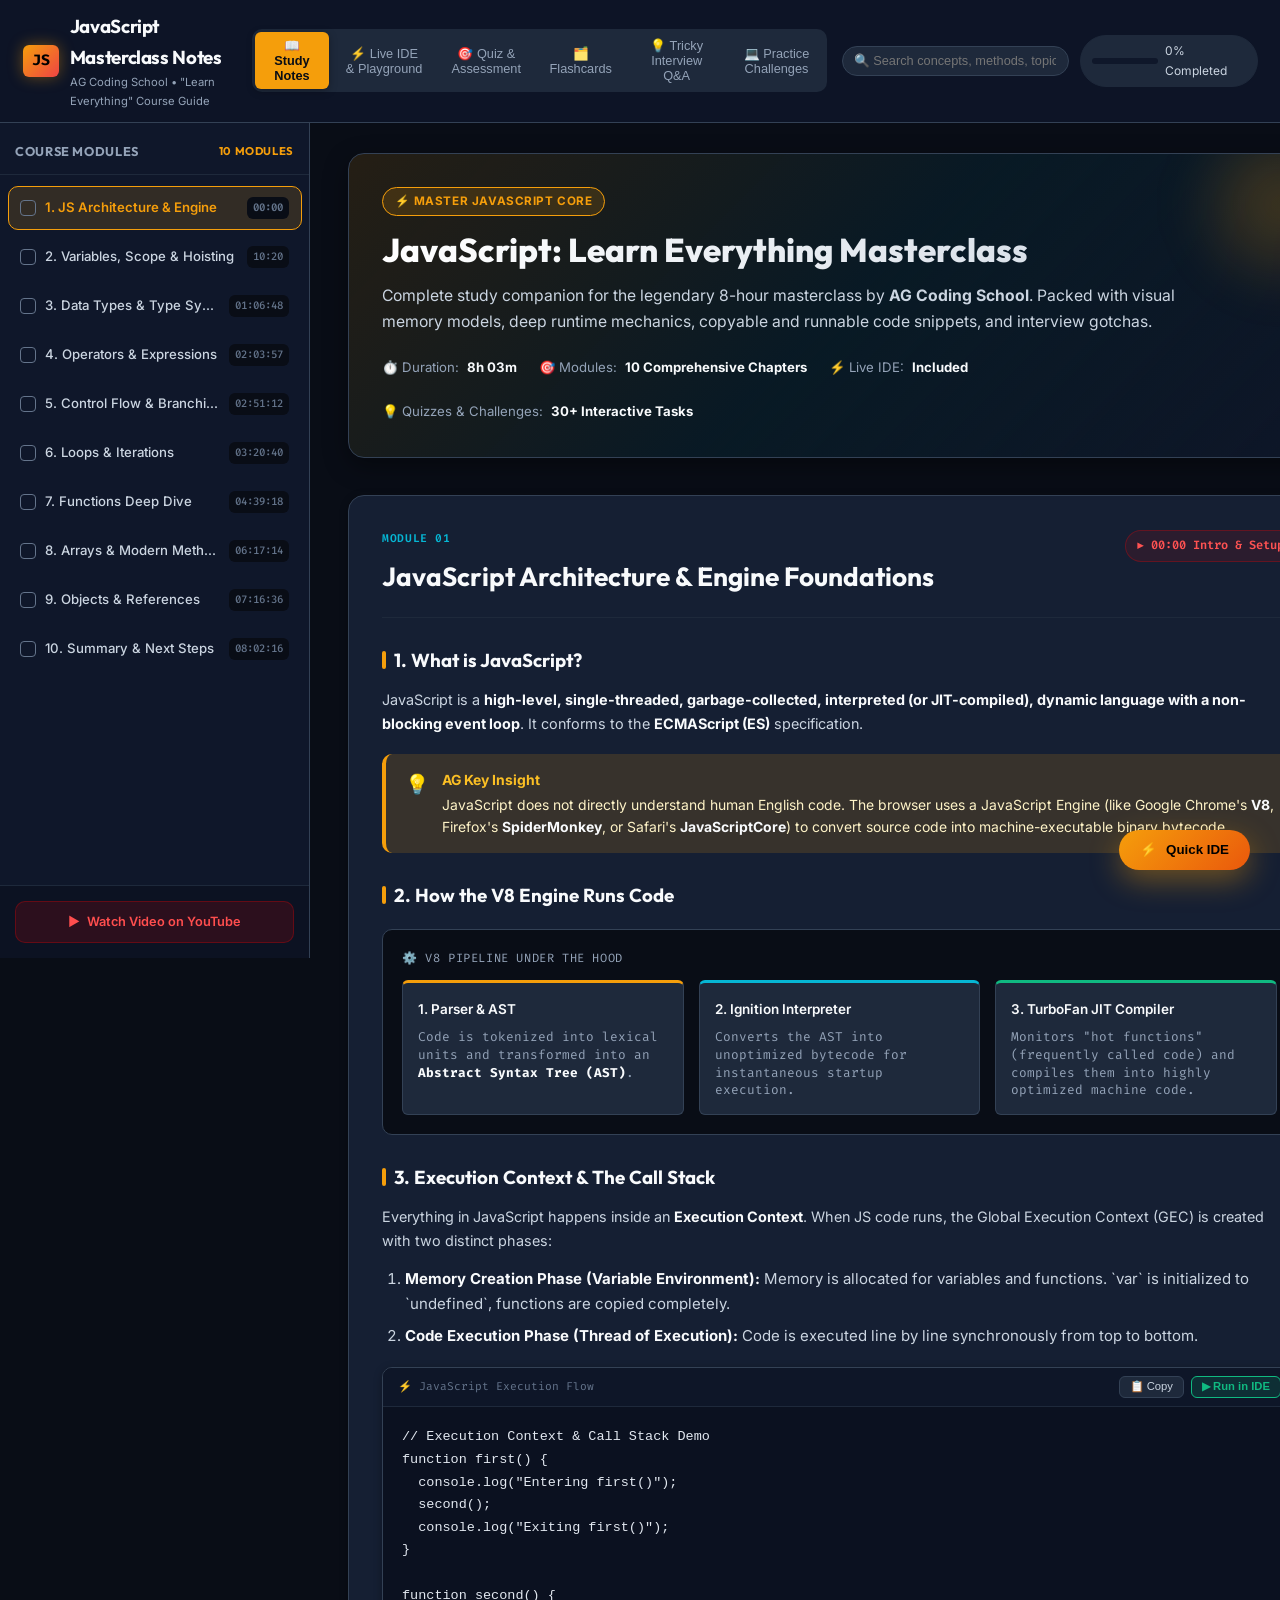
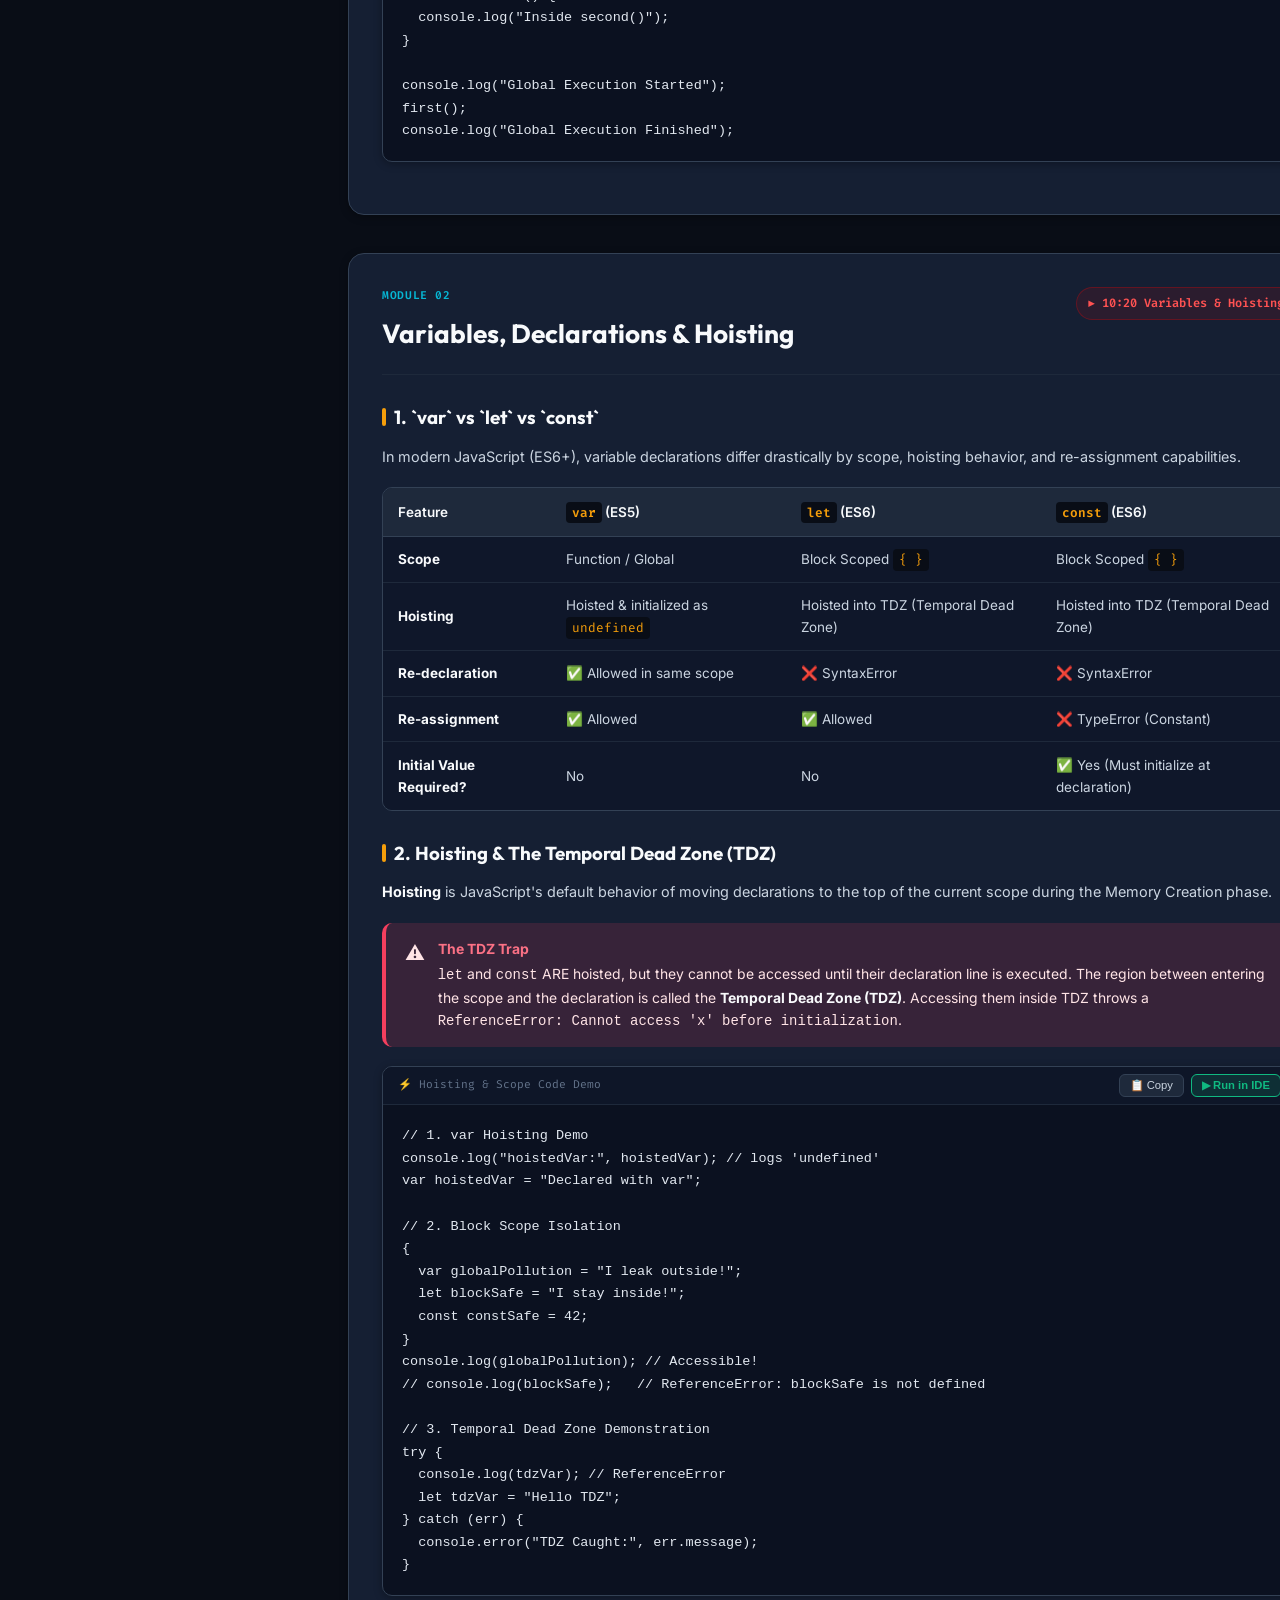
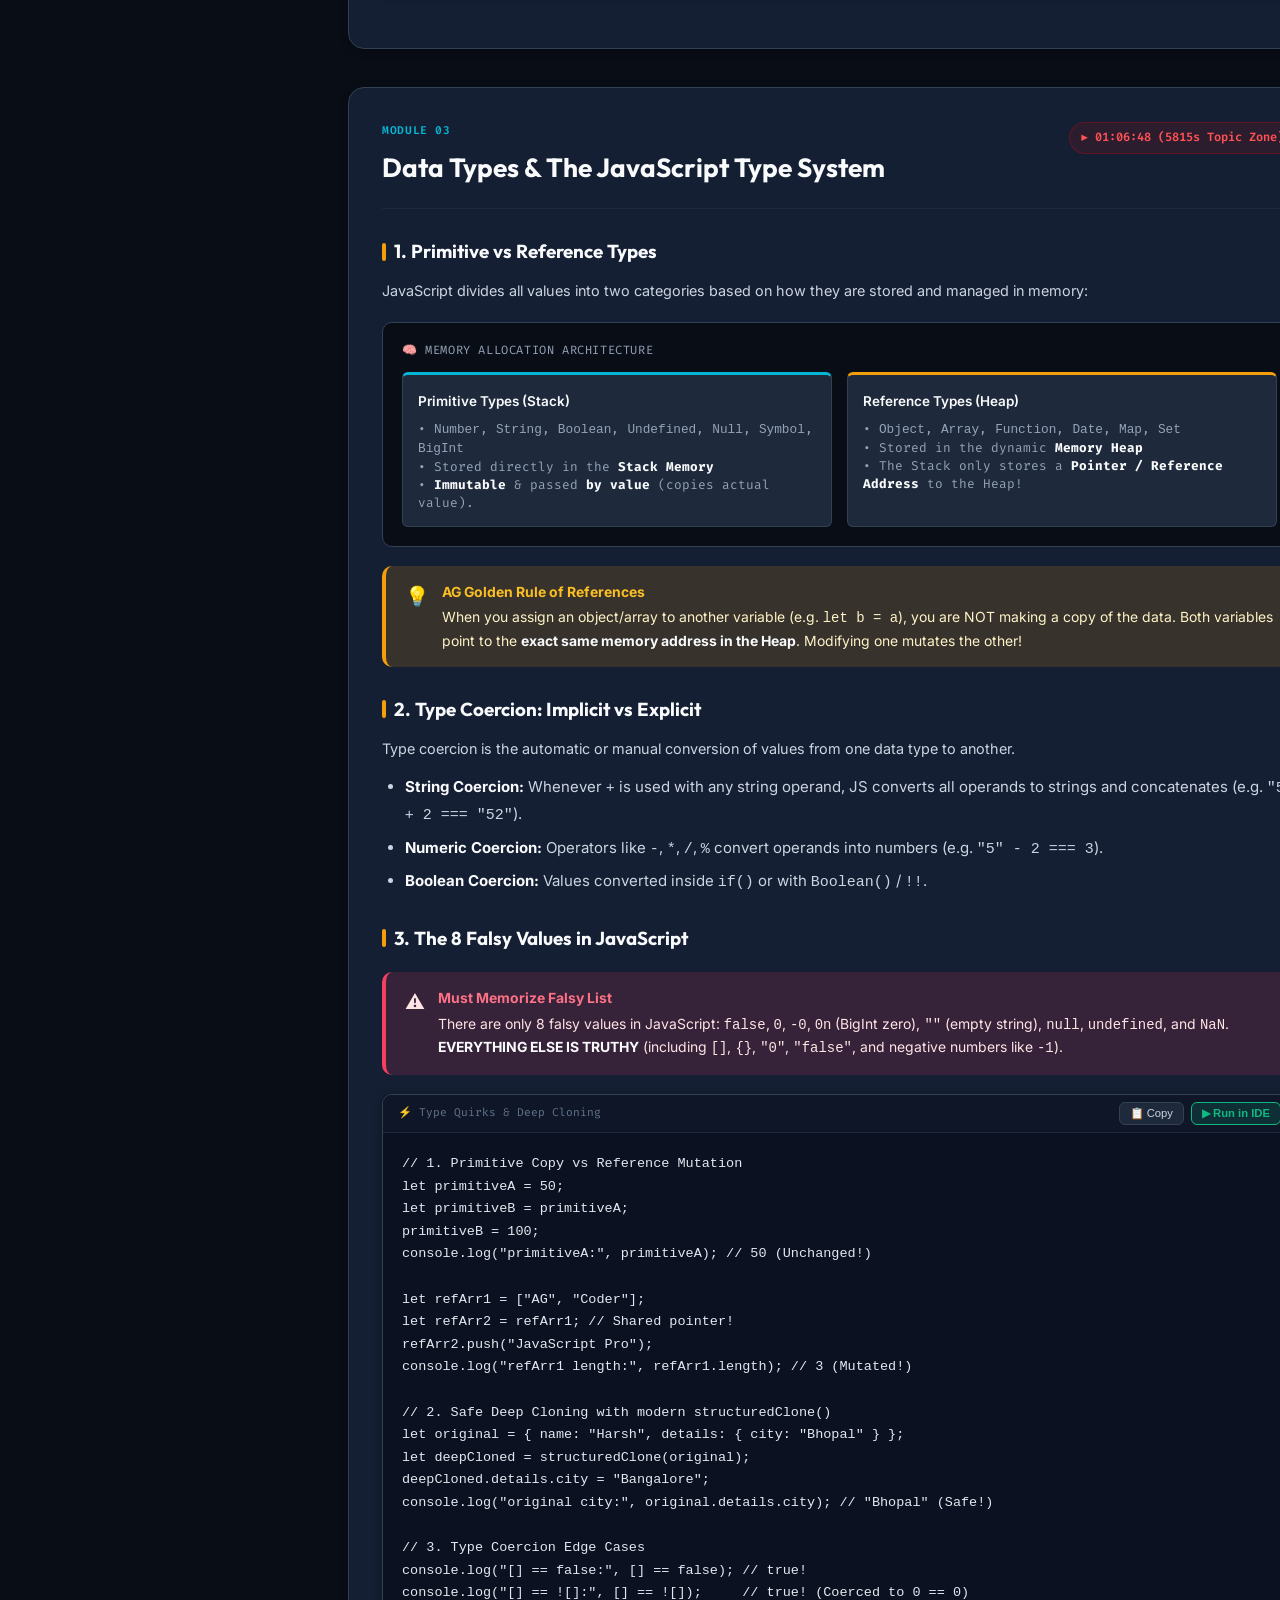
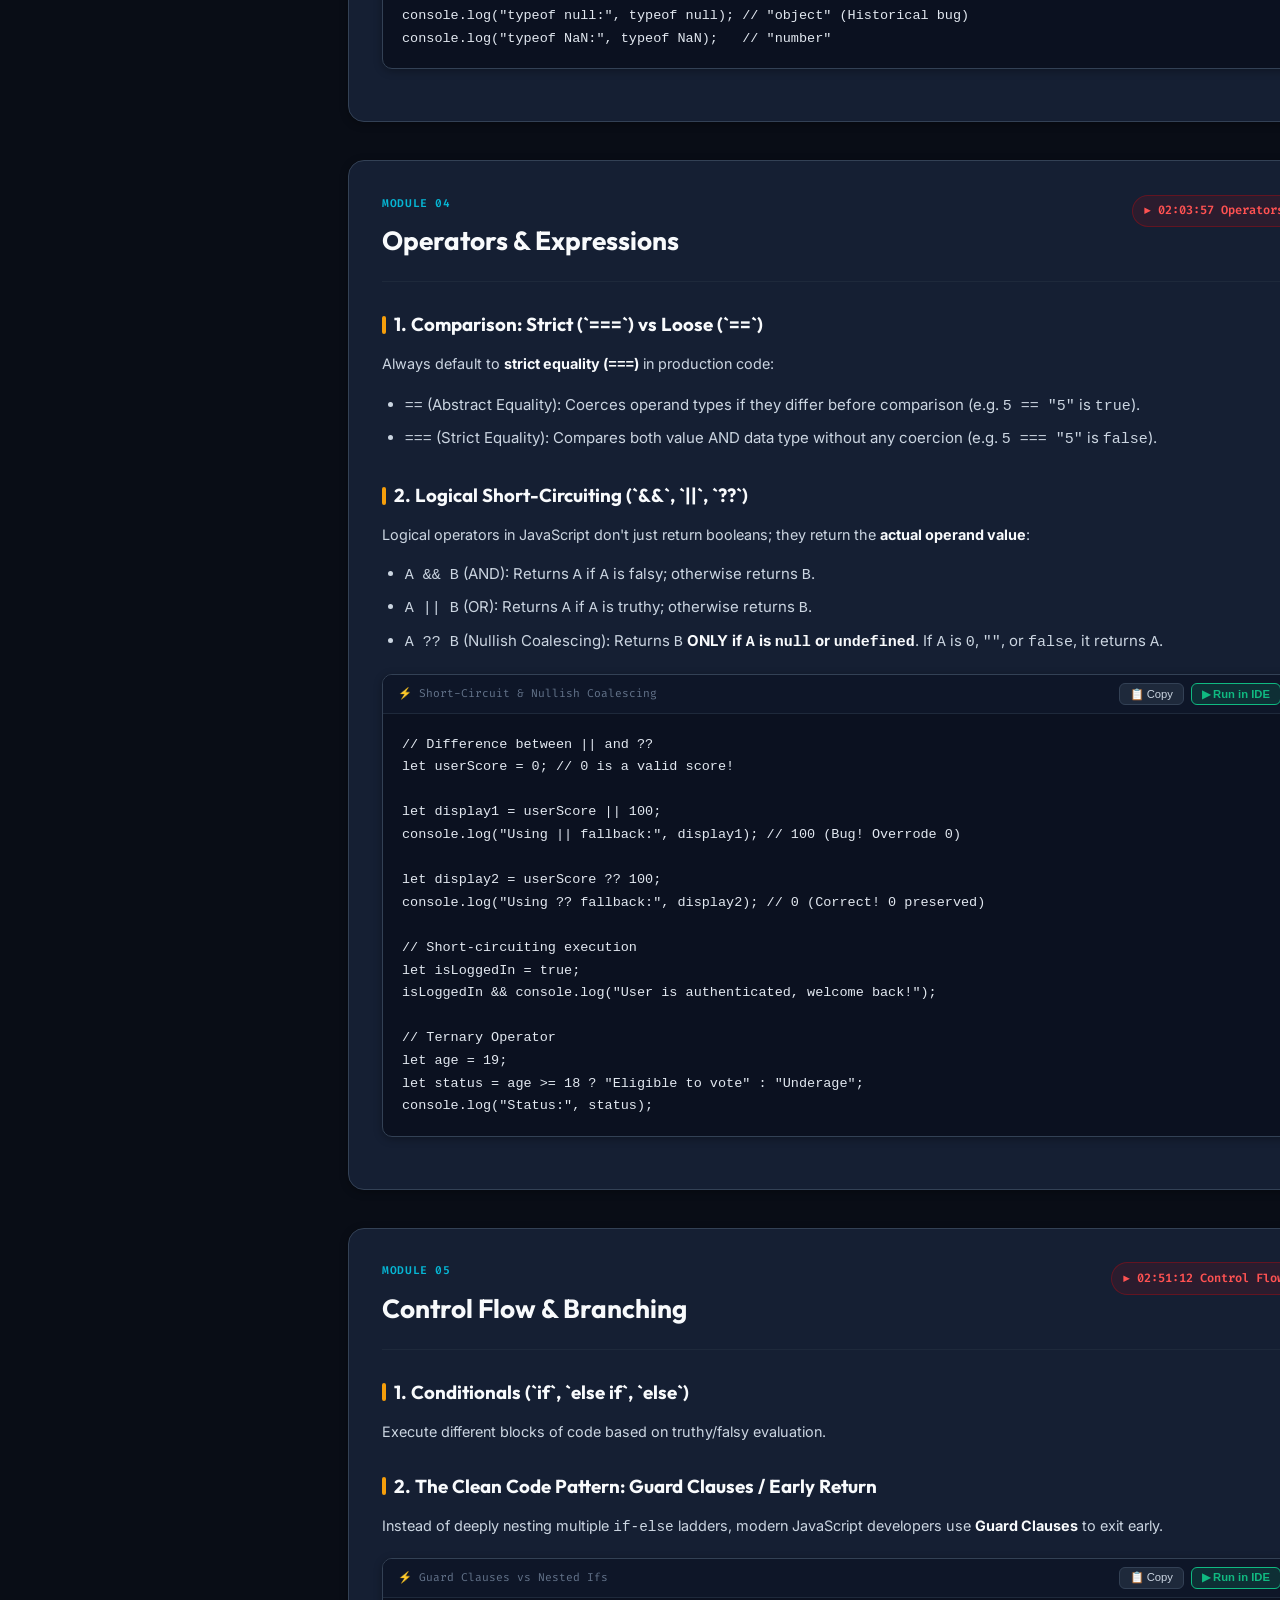
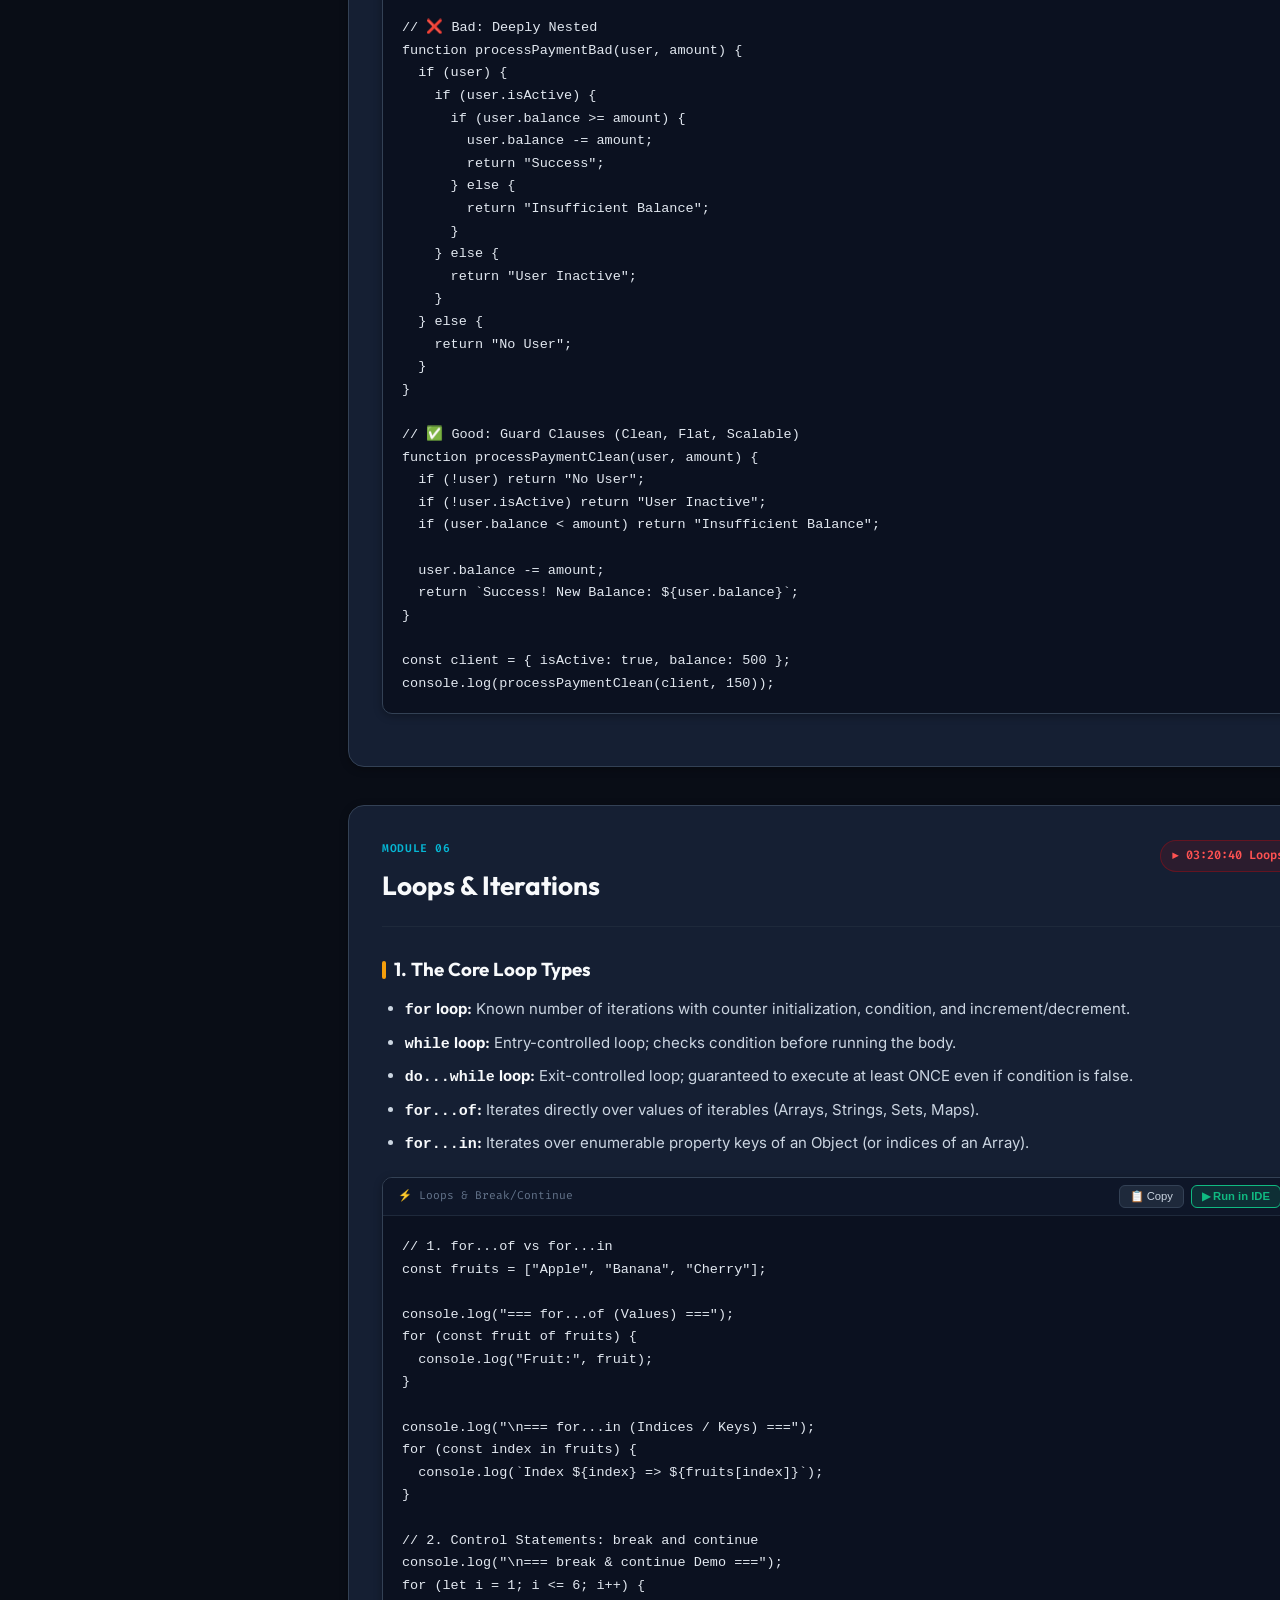
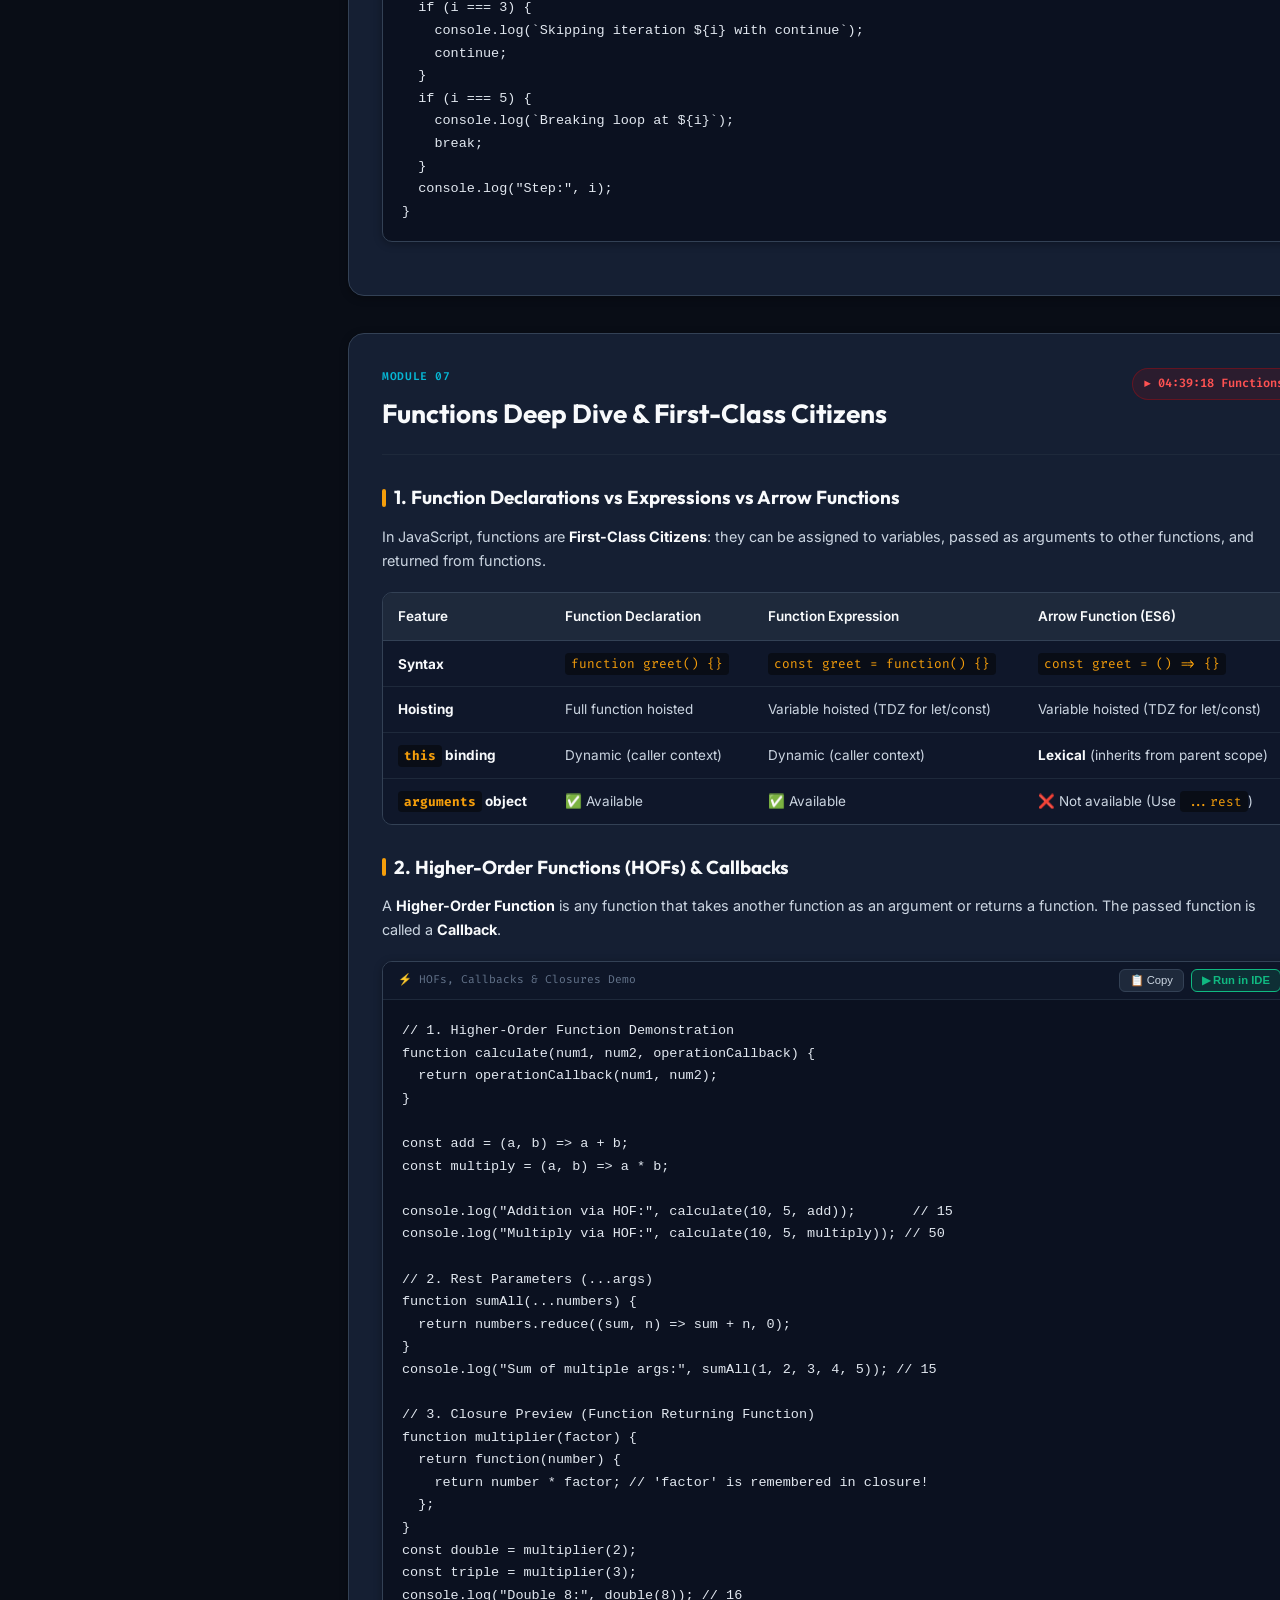
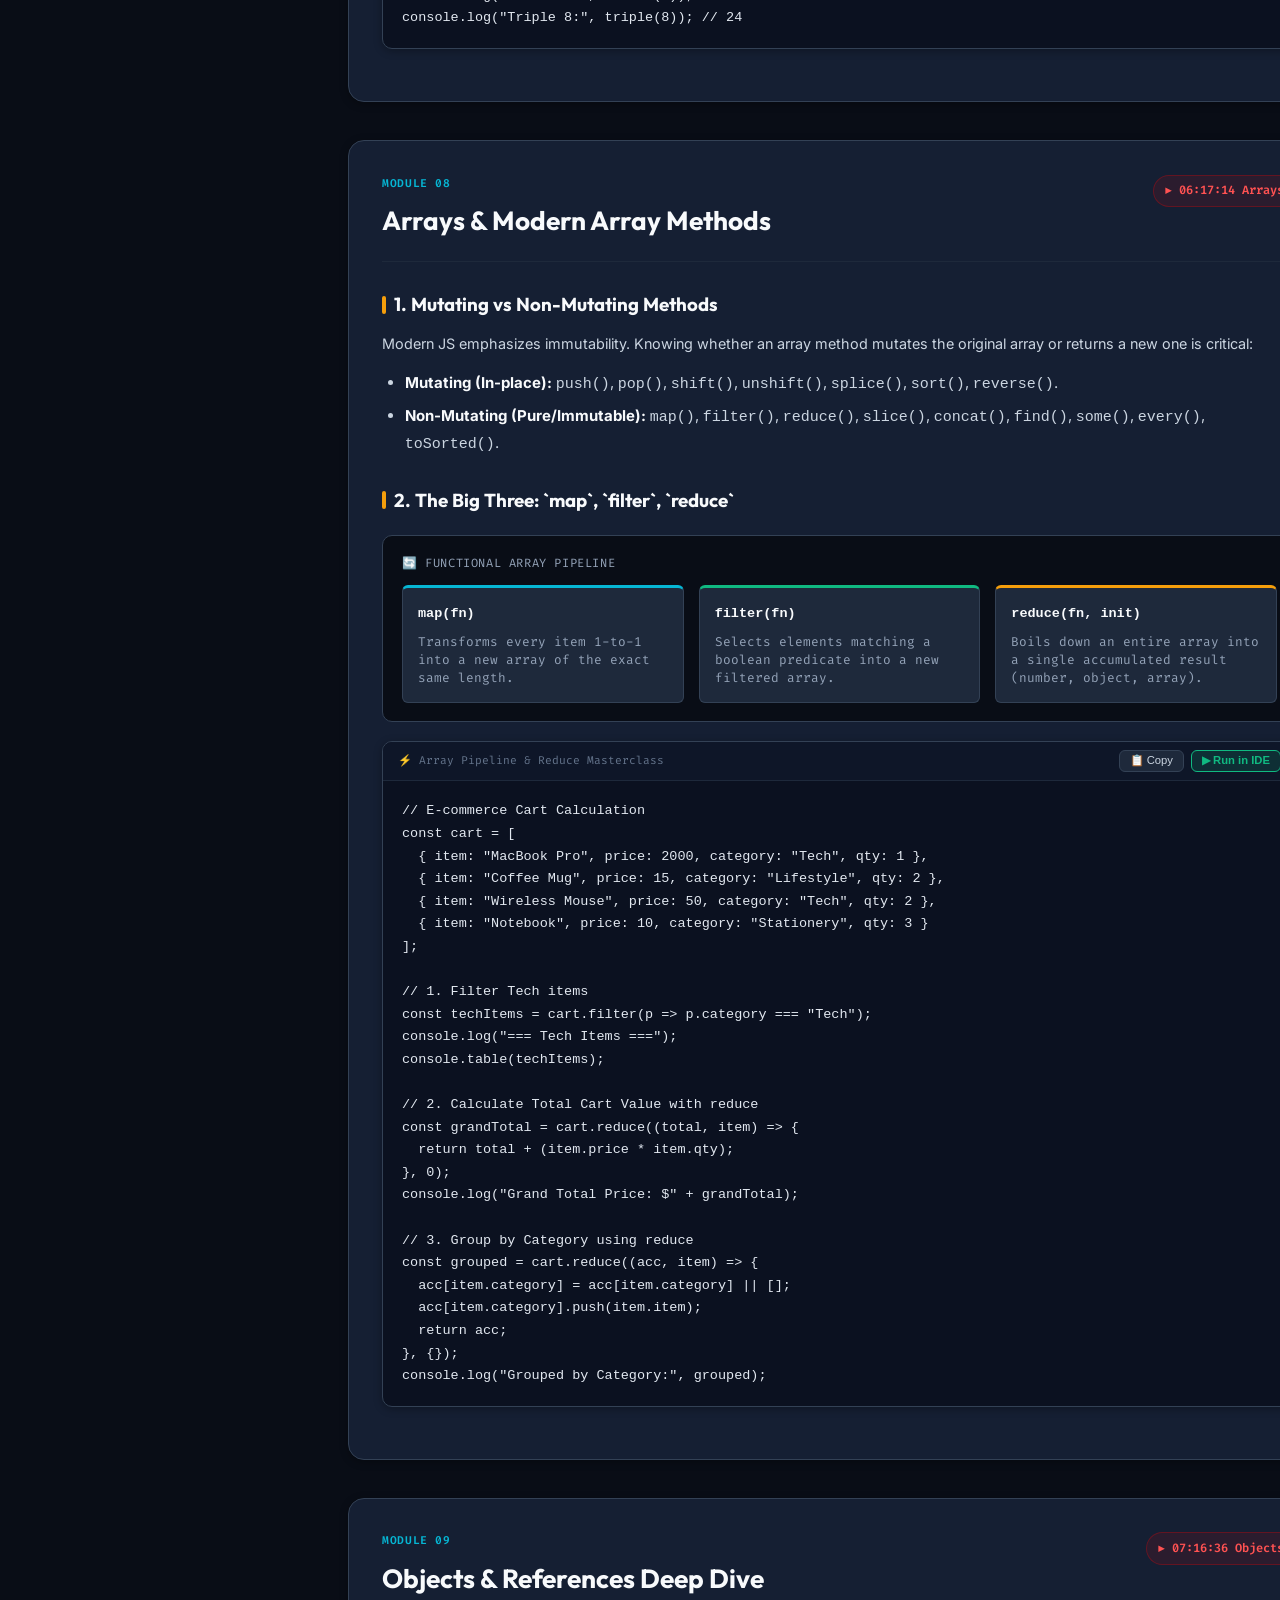
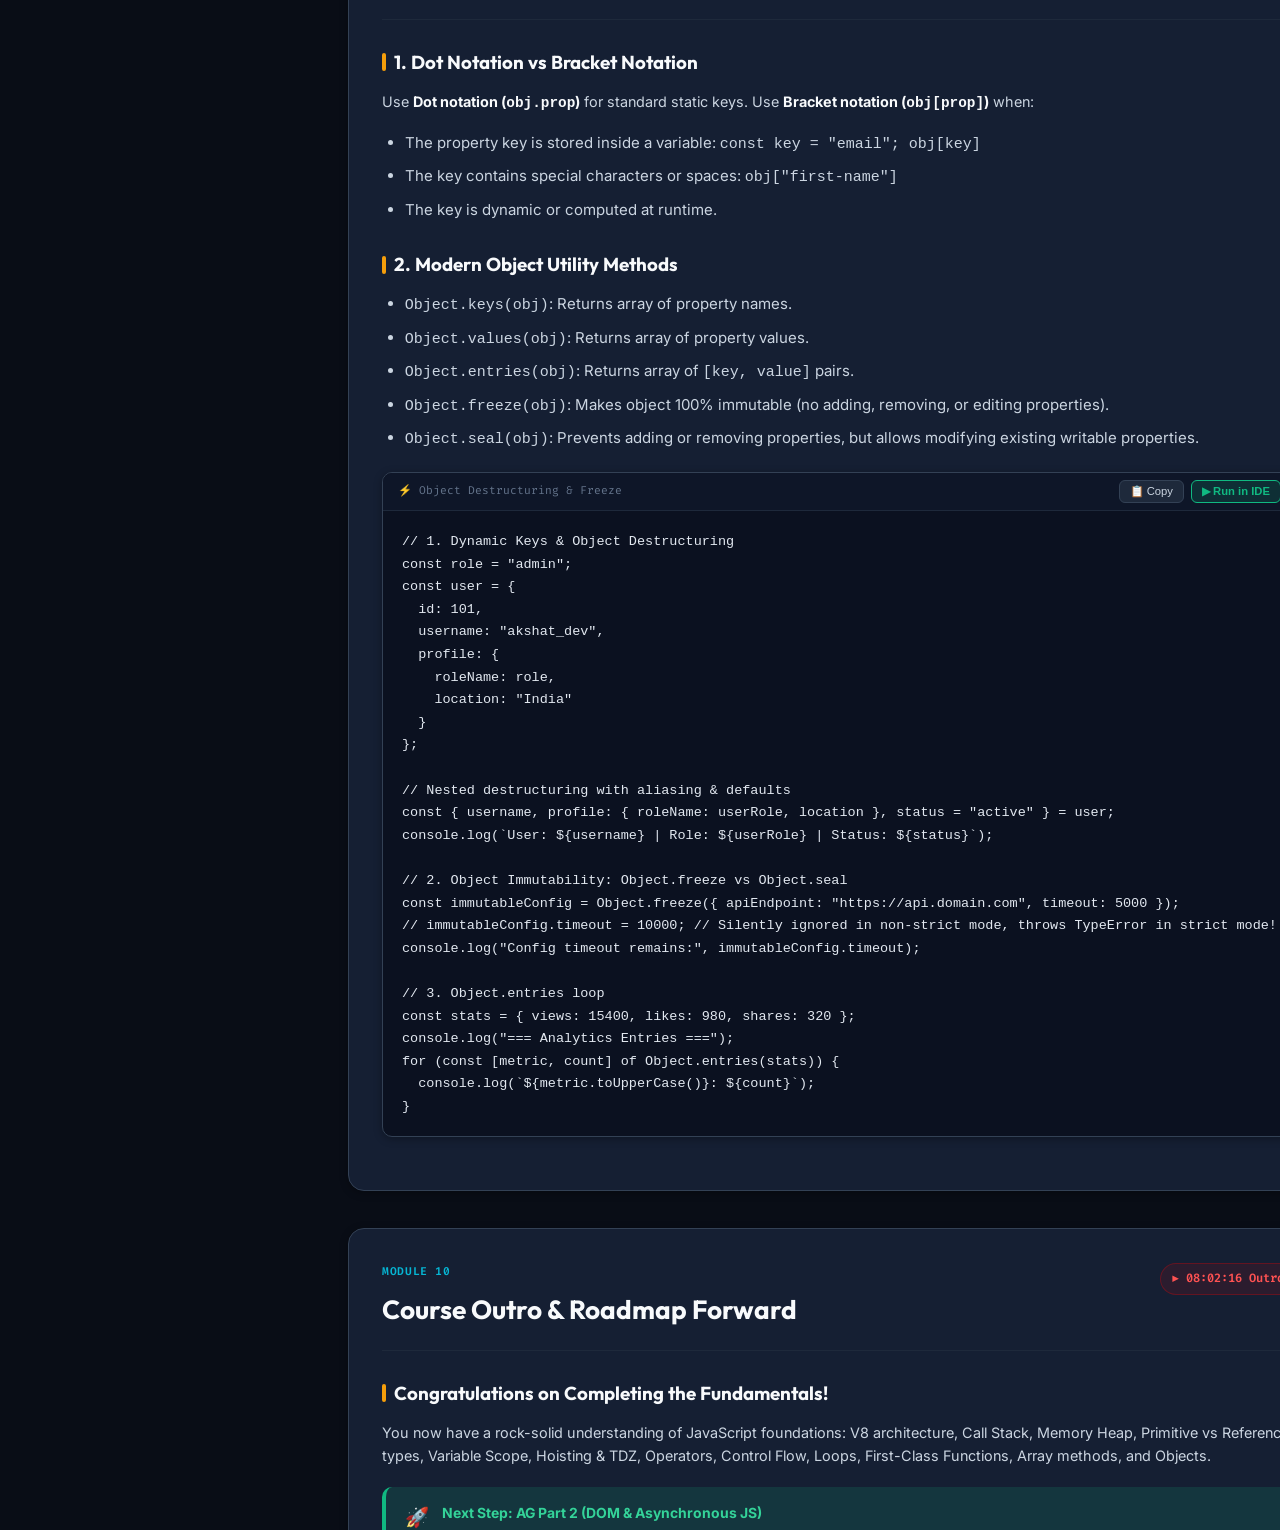
==== commit 450f40b7: "chore(branding): update branding from Sheryians Coding School to AG Coding School" ====
--- a/index.html
+++ b/index.html
@@ -1,1301 +1,14 @@
 <!DOCTYPE html>
-<html lang="en" data-theme="dark">
+<html lang="en">
 <head>
-  <meta charset="UTF-8" />
-  <meta name="viewport" content="width=device-width, initial-scale=1.0" />
-  <title>JavaScript Masterclass - Complete Interactive Study Guide | Sheryians Coding School</title>
-  <meta name="description" content="Interactive study guide, live code runner, and comprehensive notes for JavaScript Full Course (Sheryians Coding School)." />
-  <link rel="stylesheet" href="styles.css" />
+  <meta charset="UTF-8">
+  <meta http-equiv="refresh" content="0; url=javascript-masterclass-portal.html">
+  <title>JavaScript Masterclass - Complete Interactive Study Guide | AG Coding School</title>
+  <script>
+    window.location.href = "javascript-masterclass-portal.html" + window.location.search + window.location.hash;
+  </script>
 </head>
-<body>
-
-  <!-- ========================================================================
-       Sticky App Header
-       ======================================================================== -->
-  <header class="app-header">
-    <div class="brand-section">
-      <div class="brand-badge">JS</div>
-      <div>
-        <h1 class="brand-title">JavaScript Masterclass Notes</h1>
-        <span class="brand-subtitle">Sheryians Coding School • "Learn Everything" Course Guide</span>
-      </div>
-    </div>
-
-    <!-- Center Navigation Tabs -->
-    <nav class="nav-tabs" aria-label="Main Navigation">
-      <button class="tab-btn active" data-view="notes">📖 Study Notes</button>
-      <button class="tab-btn" data-view="ide">⚡ Live IDE & Playground</button>
-      <button class="tab-btn" data-view="quiz">🎯 Quiz & Assessment</button>
-      <button class="tab-btn" data-view="flashcards">🗂️ Flashcards</button>
-      <button class="tab-btn" data-view="interview">💡 Tricky Interview Q&A</button>
-      <button class="tab-btn" data-view="challenges">💻 Practice Challenges</button>
-    </nav>
-
-    <!-- Header Controls -->
-    <div class="header-controls">
-      <div class="search-box">
-        <span class="search-icon">🔍</span>
-        <input type="text" id="global-search" placeholder="Search concepts, methods, topics..." />
-      </div>
-
-      <div class="progress-widget" title="Course Completion Progress">
-        <div class="progress-bar-mini">
-          <div class="progress-fill-mini" id="progress-fill-mini"></div>
-        </div>
-        <span id="progress-text">0% Completed</span>
-      </div>
-    </div>
-  </header>
-
-  <!-- ========================================================================
-       Main App Container (Sidebar + Content)
-       ======================================================================== -->
-  <div class="app-container">
-    
-    <!-- Sidebar Curriculum Navigation -->
-    <aside class="app-sidebar" id="app-sidebar">
-      <div class="sidebar-header">
-        <div class="sidebar-title">
-          <span>Course Modules</span>
-          <span style="font-size:0.75rem; color:var(--accent-primary);">10 Modules</span>
-        </div>
-      </div>
-
-      <ul class="module-nav-list">
-        <li>
-          <a href="#mod-1" class="module-nav-item active">
-            <input type="checkbox" class="module-checkbox" data-module="mod-1" title="Mark complete" />
-            <span class="module-nav-text">1. JS Architecture & Engine</span>
-            <span class="module-timestamp">00:00</span>
-          </a>
-        </li>
-        <li>
-          <a href="#mod-2" class="module-nav-item">
-            <input type="checkbox" class="module-checkbox" data-module="mod-2" title="Mark complete" />
-            <span class="module-nav-text">2. Variables, Scope & Hoisting</span>
-            <span class="module-timestamp">10:20</span>
-          </a>
-        </li>
-        <li>
-          <a href="#mod-3" class="module-nav-item">
-            <input type="checkbox" class="module-checkbox" data-module="mod-3" title="Mark complete" />
-            <span class="module-nav-text">3. Data Types & Type System</span>
-            <span class="module-timestamp">01:06:48</span>
-          </a>
-        </li>
-        <li>
-          <a href="#mod-4" class="module-nav-item">
-            <input type="checkbox" class="module-checkbox" data-module="mod-4" title="Mark complete" />
-            <span class="module-nav-text">4. Operators & Expressions</span>
-            <span class="module-timestamp">02:03:57</span>
-          </a>
-        </li>
-        <li>
-          <a href="#mod-5" class="module-nav-item">
-            <input type="checkbox" class="module-checkbox" data-module="mod-5" title="Mark complete" />
-            <span class="module-nav-text">5. Control Flow & Branching</span>
-            <span class="module-timestamp">02:51:12</span>
-          </a>
-        </li>
-        <li>
-          <a href="#mod-6" class="module-nav-item">
-            <input type="checkbox" class="module-checkbox" data-module="mod-6" title="Mark complete" />
-            <span class="module-nav-text">6. Loops & Iterations</span>
-            <span class="module-timestamp">03:20:40</span>
-          </a>
-        </li>
-        <li>
-          <a href="#mod-7" class="module-nav-item">
-            <input type="checkbox" class="module-checkbox" data-module="mod-7" title="Mark complete" />
-            <span class="module-nav-text">7. Functions Deep Dive</span>
-            <span class="module-timestamp">04:39:18</span>
-          </a>
-        </li>
-        <li>
-          <a href="#mod-8" class="module-nav-item">
-            <input type="checkbox" class="module-checkbox" data-module="mod-8" title="Mark complete" />
-            <span class="module-nav-text">8. Arrays & Modern Methods</span>
-            <span class="module-timestamp">06:17:14</span>
-          </a>
-        </li>
-        <li>
-          <a href="#mod-9" class="module-nav-item">
-            <input type="checkbox" class="module-checkbox" data-module="mod-9" title="Mark complete" />
-            <span class="module-nav-text">9. Objects & References</span>
-            <span class="module-timestamp">07:16:36</span>
-          </a>
-        </li>
-        <li>
-          <a href="#mod-10" class="module-nav-item">
-            <input type="checkbox" class="module-checkbox" data-module="mod-10" title="Mark complete" />
-            <span class="module-nav-text">10. Summary & Next Steps</span>
-            <span class="module-timestamp">08:02:16</span>
-          </a>
-        </li>
-      </ul>
-
-      <div class="sidebar-footer">
-        <a href="https://www.youtube.com/watch?v=a-wVHL0lpb0" target="_blank" rel="noopener noreferrer" class="yt-link-btn">
-          <span>▶</span> Watch Video on YouTube
-        </a>
-      </div>
-    </aside>
-
-    <!-- Main Content Stream -->
-    <main class="app-content">
-
-      <!-- ==================================================================
-           VIEW 1: STUDY NOTES (Default View)
-           ================================================================== -->
-      <section id="view-notes" class="view-section active">
-        
-        <!-- Hero Banner -->
-        <div class="course-hero">
-          <div class="hero-pill">⚡ Master JavaScript Core</div>
-          <h2 class="hero-title">JavaScript: Learn Everything Masterclass</h2>
-          <p class="hero-desc">
-            Complete study companion for the legendary 8-hour masterclass by <strong>Sheryians Coding School</strong>.
-            Packed with visual memory models, deep runtime mechanics, copyable and runnable code snippets, and interview gotchas.
-          </p>
-          <div class="hero-stats">
-            <div class="stat-item">⏱️ Duration: <strong>8h 03m</strong></div>
-            <div class="stat-item">🎯 Modules: <strong>10 Comprehensive Chapters</strong></div>
-            <div class="stat-item">⚡ Live IDE: <strong>Included</strong></div>
-            <div class="stat-item">💡 Quizzes & Challenges: <strong>30+ Interactive Tasks</strong></div>
-          </div>
-        </div>
-
-        <!-- ================================================================
-             MODULE 1: JS Architecture & Engine
-             ================================================================ -->
-        <article class="topic-card" id="mod-1">
-          <div class="topic-header">
-            <div class="topic-title-group">
-              <span class="topic-tag">Module 01</span>
-              <h2 class="topic-title">JavaScript Architecture & Engine Foundations</h2>
-            </div>
-            <div class="topic-meta">
-              <a href="https://www.youtube.com/watch?v=a-wVHL0lpb0&t=0s" target="_blank" class="timestamp-badge">
-                ▶ 00:00 Intro & Setup
-              </a>
-            </div>
-          </div>
-
-          <div class="topic-content">
-            <h3>1. What is JavaScript?</h3>
-            <p>
-              JavaScript is a <strong>high-level, single-threaded, garbage-collected, interpreted (or JIT-compiled), dynamic language with a non-blocking event loop</strong>.
-              It conforms to the <strong>ECMAScript (ES)</strong> specification.
-            </p>
-
-            <div class="callout callout-sheryians">
-              <span class="callout-icon">💡</span>
-              <div class="callout-body">
-                <div class="callout-title">Sheryians Key Insight</div>
-                JavaScript does not directly understand human English code. The browser uses a JavaScript Engine (like Google Chrome's <strong>V8</strong>, Firefox's <strong>SpiderMonkey</strong>, or Safari's <strong>JavaScriptCore</strong>) to convert source code into machine-executable binary bytecode.
-              </div>
-            </div>
-
-            <h3>2. How the V8 Engine Runs Code</h3>
-            <div class="diagram-card">
-              <div class="diagram-header">⚙️ V8 Pipeline Under the Hood</div>
-              <div class="diagram-grid">
-                <div class="diagram-box primary">
-                  <div class="diagram-box-title">1. Parser & AST</div>
-                  <div class="diagram-box-body">Code is tokenized into lexical units and transformed into an <strong>Abstract Syntax Tree (AST)</strong>.</div>
-                </div>
-                <div class="diagram-box cyan">
-                  <div class="diagram-box-title">2. Ignition Interpreter</div>
-                  <div class="diagram-box-body">Converts the AST into unoptimized bytecode for instantaneous startup execution.</div>
-                </div>
-                <div class="diagram-box emerald">
-                  <div class="diagram-box-title">3. TurboFan JIT Compiler</div>
-                  <div class="diagram-box-body">Monitors "hot functions" (frequently called code) and compiles them into highly optimized machine code.</div>
-                </div>
-              </div>
-            </div>
-
-            <h3>3. Execution Context & The Call Stack</h3>
-            <p>
-              Everything in JavaScript happens inside an <strong>Execution Context</strong>. When JS code runs, the Global Execution Context (GEC) is created with two distinct phases:
-            </p>
-            <ol>
-              <li><strong>Memory Creation Phase (Variable Environment):</strong> Memory is allocated for variables and functions. `var` is initialized to `undefined`, functions are copied completely.</li>
-              <li><strong>Code Execution Phase (Thread of Execution):</strong> Code is executed line by line synchronously from top to bottom.</li>
-            </ol>
-
-            <div class="code-card">
-              <div class="code-card-header">
-                <span class="code-lang-tag">⚡ JavaScript Execution Flow</span>
-                <div class="code-actions">
-                  <button class="code-btn btn-copy-code">📋 Copy</button>
-                  <button class="code-btn btn-run btn-run-snippet">▶ Run in IDE</button>
-                </div>
-              </div>
-              <pre><code>// Execution Context & Call Stack Demo
-function first() {
-  console.log("Entering first()");
-  second();
-  console.log("Exiting first()");
-}
-
-function second() {
-  console.log("Inside second()");
-}
-
-console.log("Global Execution Started");
-first();
-console.log("Global Execution Finished");</code></pre>
-            </div>
-          </div>
-        </article>
-
-        <!-- ================================================================
-             MODULE 2: Variables, Scope & Hoisting
-             ================================================================ -->
-        <article class="topic-card" id="mod-2">
-          <div class="topic-header">
-            <div class="topic-title-group">
-              <span class="topic-tag">Module 02</span>
-              <h2 class="topic-title">Variables, Declarations & Hoisting</h2>
-            </div>
-            <div class="topic-meta">
-              <a href="https://www.youtube.com/watch?v=a-wVHL0lpb0&t=620s" target="_blank" class="timestamp-badge">
-                ▶ 10:20 Variables & Hoisting
-              </a>
-            </div>
-          </div>
-
-          <div class="topic-content">
-            <h3>1. `var` vs `let` vs `const`</h3>
-            <p>
-              In modern JavaScript (ES6+), variable declarations differ drastically by scope, hoisting behavior, and re-assignment capabilities.
-            </p>
-
-            <div class="table-wrapper">
-              <table class="custom-table">
-                <thead>
-                  <tr>
-                    <th>Feature</th>
-                    <th><code>var</code> (ES5)</th>
-                    <th><code>let</code> (ES6)</th>
-                    <th><code>const</code> (ES6)</th>
-                  </tr>
-                </thead>
-                <tbody>
-                  <tr>
-                    <td><strong>Scope</strong></td>
-                    <td>Function / Global</td>
-                    <td>Block Scoped <code>{ }</code></td>
-                    <td>Block Scoped <code>{ }</code></td>
-                  </tr>
-                  <tr>
-                    <td><strong>Hoisting</strong></td>
-                    <td>Hoisted & initialized as <code>undefined</code></td>
-                    <td>Hoisted into TDZ (Temporal Dead Zone)</td>
-                    <td>Hoisted into TDZ (Temporal Dead Zone)</td>
-                  </tr>
-                  <tr>
-                    <td><strong>Re-declaration</strong></td>
-                    <td>✅ Allowed in same scope</td>
-                    <td>❌ SyntaxError</td>
-                    <td>❌ SyntaxError</td>
-                  </tr>
-                  <tr>
-                    <td><strong>Re-assignment</strong></td>
-                    <td>✅ Allowed</td>
-                    <td>✅ Allowed</td>
-                    <td>❌ TypeError (Constant)</td>
-                  </tr>
-                  <tr>
-                    <td><strong>Initial Value Required?</strong></td>
-                    <td>No</td>
-                    <td>No</td>
-                    <td>✅ Yes (Must initialize at declaration)</td>
-                  </tr>
-                </tbody>
-              </table>
-            </div>
-
-            <h3>2. Hoisting & The Temporal Dead Zone (TDZ)</h3>
-            <p>
-              <strong>Hoisting</strong> is JavaScript's default behavior of moving declarations to the top of the current scope during the Memory Creation phase.
-            </p>
-            <div class="callout callout-warning">
-              <span class="callout-icon">⚠️</span>
-              <div class="callout-body">
-                <div class="callout-title">The TDZ Trap</div>
-                <code>let</code> and <code>const</code> ARE hoisted, but they cannot be accessed until their declaration line is executed. The region between entering the scope and the declaration is called the <strong>Temporal Dead Zone (TDZ)</strong>. Accessing them inside TDZ throws a <code>ReferenceError: Cannot access 'x' before initialization</code>.
-              </div>
-            </div>
-
-            <div class="code-card">
-              <div class="code-card-header">
-                <span class="code-lang-tag">⚡ Hoisting & Scope Code Demo</span>
-                <div class="code-actions">
-                  <button class="code-btn btn-copy-code">📋 Copy</button>
-                  <button class="code-btn btn-run btn-run-snippet">▶ Run in IDE</button>
-                </div>
-              </div>
-              <pre><code>// 1. var Hoisting Demo
-console.log("hoistedVar:", hoistedVar); // logs 'undefined'
-var hoistedVar = "Declared with var";
-
-// 2. Block Scope Isolation
-{
-  var globalPollution = "I leak outside!";
-  let blockSafe = "I stay inside!";
-  const constSafe = 42;
-}
-console.log(globalPollution); // Accessible!
-// console.log(blockSafe);   // ReferenceError: blockSafe is not defined
-
-// 3. Temporal Dead Zone Demonstration
-try {
-  console.log(tdzVar); // ReferenceError
-  let tdzVar = "Hello TDZ";
-} catch (err) {
-  console.error("TDZ Caught:", err.message);
-}</code></pre>
-            </div>
-          </div>
-        </article>
-
-        <!-- ================================================================
-             MODULE 3: Data Types & Type System (Timestamp 5815s)
-             ================================================================ -->
-        <article class="topic-card" id="mod-3">
-          <div class="topic-header">
-            <div class="topic-title-group">
-              <span class="topic-tag">Module 03</span>
-              <h2 class="topic-title">Data Types & The JavaScript Type System</h2>
-            </div>
-            <div class="topic-meta">
-              <a href="https://www.youtube.com/watch?v=a-wVHL0lpb0&t=4008s" target="_blank" class="timestamp-badge">
-                ▶ 01:06:48 (5815s Topic Zone)
-              </a>
-            </div>
-          </div>
-
-          <div class="topic-content">
-            <h3>1. Primitive vs Reference Types</h3>
-            <p>
-              JavaScript divides all values into two categories based on how they are stored and managed in memory:
-            </p>
-
-            <div class="diagram-card">
-              <div class="diagram-header">🧠 Memory Allocation Architecture</div>
-              <div class="diagram-grid">
-                <div class="diagram-box cyan">
-                  <div class="diagram-box-title">Primitive Types (Stack)</div>
-                  <div class="diagram-box-body">
-                    • <code>Number</code>, <code>String</code>, <code>Boolean</code>, <code>Undefined</code>, <code>Null</code>, <code>Symbol</code>, <code>BigInt</code><br/>
-                    • Stored directly in the <strong>Stack Memory</strong><br/>
-                    • <strong>Immutable</strong> & passed <strong>by value</strong> (copies actual value).
-                  </div>
-                </div>
-                <div class="diagram-box primary">
-                  <div class="diagram-box-title">Reference Types (Heap)</div>
-                  <div class="diagram-box-body">
-                    • <code>Object</code>, <code>Array</code>, <code>Function</code>, <code>Date</code>, <code>Map</code>, <code>Set</code><br/>
-                    • Stored in the dynamic <strong>Memory Heap</strong><br/>
-                    • The Stack only stores a <strong>Pointer / Reference Address</strong> to the Heap!
-                  </div>
-                </div>
-              </div>
-            </div>
-
-            <div class="callout callout-sheryians">
-              <span class="callout-icon">💡</span>
-              <div class="callout-body">
-                <div class="callout-title">Sheryians Golden Rule of References</div>
-                When you assign an object/array to another variable (e.g. <code>let b = a</code>), you are NOT making a copy of the data. Both variables point to the <strong>exact same memory address in the Heap</strong>. Modifying one mutates the other!
-              </div>
-            </div>
-
-            <h3>2. Type Coercion: Implicit vs Explicit</h3>
-            <p>
-              Type coercion is the automatic or manual conversion of values from one data type to another.
-            </p>
-            <ul>
-              <li><strong>String Coercion:</strong> Whenever <code>+</code> is used with any string operand, JS converts all operands to strings and concatenates (e.g. <code>"5" + 2 === "52"</code>).</li>
-              <li><strong>Numeric Coercion:</strong> Operators like <code>-</code>, <code>*</code>, <code>/</code>, <code>%</code> convert operands into numbers (e.g. <code>"5" - 2 === 3</code>).</li>
-              <li><strong>Boolean Coercion:</strong> Values converted inside <code>if()</code> or with <code>Boolean()</code> / <code>!!</code>.</li>
-            </ul>
-
-            <h3>3. The 8 Falsy Values in JavaScript</h3>
-            <div class="callout callout-warning">
-              <span class="callout-icon">⚠️</span>
-              <div class="callout-body">
-                <div class="callout-title">Must Memorize Falsy List</div>
-                There are only 8 falsy values in JavaScript:
-                <code>false</code>, <code>0</code>, <code>-0</code>, <code>0n</code> (BigInt zero), <code>""</code> (empty string), <code>null</code>, <code>undefined</code>, and <code>NaN</code>.<br/>
-                <strong>EVERYTHING ELSE IS TRUTHY</strong> (including <code>[]</code>, <code>{}</code>, <code>"0"</code>, <code>"false"</code>, and negative numbers like <code>-1</code>).
-              </div>
-            </div>
-
-            <div class="code-card">
-              <div class="code-card-header">
-                <span class="code-lang-tag">⚡ Type Quirks & Deep Cloning</span>
-                <div class="code-actions">
-                  <button class="code-btn btn-copy-code">📋 Copy</button>
-                  <button class="code-btn btn-run btn-run-snippet">▶ Run in IDE</button>
-                </div>
-              </div>
-              <pre><code>// 1. Primitive Copy vs Reference Mutation
-let primitiveA = 50;
-let primitiveB = primitiveA;
-primitiveB = 100;
-console.log("primitiveA:", primitiveA); // 50 (Unchanged!)
-
-let refArr1 = ["Sheryians", "Coder"];
-let refArr2 = refArr1; // Shared pointer!
-refArr2.push("JavaScript Pro");
-console.log("refArr1 length:", refArr1.length); // 3 (Mutated!)
-
-// 2. Safe Deep Cloning with modern structuredClone()
-let original = { name: "Harsh", details: { city: "Bhopal" } };
-let deepCloned = structuredClone(original);
-deepCloned.details.city = "Bangalore";
-console.log("original city:", original.details.city); // "Bhopal" (Safe!)
-
-// 3. Type Coercion Edge Cases
-console.log("[] == false:", [] == false); // true!
-console.log("[] == ![]:", [] == ![]);     // true! (Coerced to 0 == 0)
-console.log("typeof null:", typeof null); // "object" (Historical bug)
-console.log("typeof NaN:", typeof NaN);   // "number"</code></pre>
-            </div>
-          </div>
-        </article>
-
-        <!-- ================================================================
-             MODULE 4: Operators & Expressions
-             ================================================================ -->
-        <article class="topic-card" id="mod-4">
-          <div class="topic-header">
-            <div class="topic-title-group">
-              <span class="topic-tag">Module 04</span>
-              <h2 class="topic-title">Operators & Expressions</h2>
-            </div>
-            <div class="topic-meta">
-              <a href="https://www.youtube.com/watch?v=a-wVHL0lpb0&t=7437s" target="_blank" class="timestamp-badge">
-                ▶ 02:03:57 Operators
-              </a>
-            </div>
-          </div>
-
-          <div class="topic-content">
-            <h3>1. Comparison: Strict (`===`) vs Loose (`==`)</h3>
-            <p>
-              Always default to <strong>strict equality (<code>===</code>)</strong> in production code:
-            </p>
-            <ul>
-              <li><code>==</code> (Abstract Equality): Coerces operand types if they differ before comparison (e.g. <code>5 == "5"</code> is <code>true</code>).</li>
-              <li><code>===</code> (Strict Equality): Compares both value AND data type without any coercion (e.g. <code>5 === "5"</code> is <code>false</code>).</li>
-            </ul>
-
-            <h3>2. Logical Short-Circuiting (`&&`, `||`, `??`)</h3>
-            <p>
-              Logical operators in JavaScript don't just return booleans; they return the <strong>actual operand value</strong>:
-            </p>
-            <ul>
-              <li><code>A && B</code> (AND): Returns <code>A</code> if <code>A</code> is falsy; otherwise returns <code>B</code>.</li>
-              <li><code>A || B</code> (OR): Returns <code>A</code> if <code>A</code> is truthy; otherwise returns <code>B</code>.</li>
-              <li><code>A ?? B</code> (Nullish Coalescing): Returns <code>B</code> <strong>ONLY if <code>A</code> is <code>null</code> or <code>undefined</code></strong>. If <code>A</code> is <code>0</code>, <code>""</code>, or <code>false</code>, it returns <code>A</code>.</li>
-            </ul>
-
-            <div class="code-card">
-              <div class="code-card-header">
-                <span class="code-lang-tag">⚡ Short-Circuit & Nullish Coalescing</span>
-                <div class="code-actions">
-                  <button class="code-btn btn-copy-code">📋 Copy</button>
-                  <button class="code-btn btn-run btn-run-snippet">▶ Run in IDE</button>
-                </div>
-              </div>
-              <pre><code>// Difference between || and ??
-let userScore = 0; // 0 is a valid score!
-
-let display1 = userScore || 100;
-console.log("Using || fallback:", display1); // 100 (Bug! Overrode 0)
-
-let display2 = userScore ?? 100;
-console.log("Using ?? fallback:", display2); // 0 (Correct! 0 preserved)
-
-// Short-circuiting execution
-let isLoggedIn = true;
-isLoggedIn && console.log("User is authenticated, welcome back!");
-
-// Ternary Operator
-let age = 19;
-let status = age >= 18 ? "Eligible to vote" : "Underage";
-console.log("Status:", status);</code></pre>
-            </div>
-          </div>
-        </article>
-
-        <!-- ================================================================
-             MODULE 5: Control Flow
-             ================================================================ -->
-        <article class="topic-card" id="mod-5">
-          <div class="topic-header">
-            <div class="topic-title-group">
-              <span class="topic-tag">Module 05</span>
-              <h2 class="topic-title">Control Flow & Branching</h2>
-            </div>
-            <div class="topic-meta">
-              <a href="https://www.youtube.com/watch?v=a-wVHL0lpb0&t=10272s" target="_blank" class="timestamp-badge">
-                ▶ 02:51:12 Control Flow
-              </a>
-            </div>
-          </div>
-
-          <div class="topic-content">
-            <h3>1. Conditionals (`if`, `else if`, `else`)</h3>
-            <p>
-              Execute different blocks of code based on truthy/falsy evaluation.
-            </p>
-
-            <h3>2. The Clean Code Pattern: Guard Clauses / Early Return</h3>
-            <p>
-              Instead of deeply nesting multiple <code>if-else</code> ladders, modern JavaScript developers use <strong>Guard Clauses</strong> to exit early.
-            </p>
-
-            <div class="code-card">
-              <div class="code-card-header">
-                <span class="code-lang-tag">⚡ Guard Clauses vs Nested Ifs</span>
-                <div class="code-actions">
-                  <button class="code-btn btn-copy-code">📋 Copy</button>
-                  <button class="code-btn btn-run btn-run-snippet">▶ Run in IDE</button>
-                </div>
-              </div>
-              <pre><code>// ❌ Bad: Deeply Nested
-function processPaymentBad(user, amount) {
-  if (user) {
-    if (user.isActive) {
-      if (user.balance >= amount) {
-        user.balance -= amount;
-        return "Success";
-      } else {
-        return "Insufficient Balance";
-      }
-    } else {
-      return "User Inactive";
-    }
-  } else {
-    return "No User";
-  }
-}
-
-// ✅ Good: Guard Clauses (Clean, Flat, Scalable)
-function processPaymentClean(user, amount) {
-  if (!user) return "No User";
-  if (!user.isActive) return "User Inactive";
-  if (user.balance < amount) return "Insufficient Balance";
-
-  user.balance -= amount;
-  return `Success! New Balance: ${user.balance}`;
-}
-
-const client = { isActive: true, balance: 500 };
-console.log(processPaymentClean(client, 150));</code></pre>
-            </div>
-          </div>
-        </article>
-
-        <!-- ================================================================
-             MODULE 6: Loops & Iterations
-             ================================================================ -->
-        <article class="topic-card" id="mod-6">
-          <div class="topic-header">
-            <div class="topic-title-group">
-              <span class="topic-tag">Module 06</span>
-              <h2 class="topic-title">Loops & Iterations</h2>
-            </div>
-            <div class="topic-meta">
-              <a href="https://www.youtube.com/watch?v=a-wVHL0lpb0&t=12040s" target="_blank" class="timestamp-badge">
-                ▶ 03:20:40 Loops
-              </a>
-            </div>
-          </div>
-
-          <div class="topic-content">
-            <h3>1. The Core Loop Types</h3>
-            <ul>
-              <li><strong><code>for</code> loop:</strong> Known number of iterations with counter initialization, condition, and increment/decrement.</li>
-              <li><strong><code>while</code> loop:</strong> Entry-controlled loop; checks condition before running the body.</li>
-              <li><strong><code>do...while</code> loop:</strong> Exit-controlled loop; guaranteed to execute at least ONCE even if condition is false.</li>
-              <li><strong><code>for...of</code>:</strong> Iterates directly over values of iterables (Arrays, Strings, Sets, Maps).</li>
-              <li><strong><code>for...in</code>:</strong> Iterates over enumerable property keys of an Object (or indices of an Array).</li>
-            </ul>
-
-            <div class="code-card">
-              <div class="code-card-header">
-                <span class="code-lang-tag">⚡ Loops & Break/Continue</span>
-                <div class="code-actions">
-                  <button class="code-btn btn-copy-code">📋 Copy</button>
-                  <button class="code-btn btn-run btn-run-snippet">▶ Run in IDE</button>
-                </div>
-              </div>
-              <pre><code>// 1. for...of vs for...in
-const fruits = ["Apple", "Banana", "Cherry"];
-
-console.log("=== for...of (Values) ===");
-for (const fruit of fruits) {
-  console.log("Fruit:", fruit);
-}
-
-console.log("\n=== for...in (Indices / Keys) ===");
-for (const index in fruits) {
-  console.log(`Index ${index} => ${fruits[index]}`);
-}
-
-// 2. Control Statements: break and continue
-console.log("\n=== break & continue Demo ===");
-for (let i = 1; i <= 6; i++) {
-  if (i === 3) {
-    console.log(`Skipping iteration ${i} with continue`);
-    continue;
-  }
-  if (i === 5) {
-    console.log(`Breaking loop at ${i}`);
-    break;
-  }
-  console.log("Step:", i);
-}</code></pre>
-            </div>
-          </div>
-        </article>
-
-        <!-- ================================================================
-             MODULE 7: Functions Deep Dive
-             ================================================================ -->
-        <article class="topic-card" id="mod-7">
-          <div class="topic-header">
-            <div class="topic-title-group">
-              <span class="topic-tag">Module 07</span>
-              <h2 class="topic-title">Functions Deep Dive & First-Class Citizens</h2>
-            </div>
-            <div class="topic-meta">
-              <a href="https://www.youtube.com/watch?v=a-wVHL0lpb0&t=16758s" target="_blank" class="timestamp-badge">
-                ▶ 04:39:18 Functions
-              </a>
-            </div>
-          </div>
-
-          <div class="topic-content">
-            <h3>1. Function Declarations vs Expressions vs Arrow Functions</h3>
-            <p>
-              In JavaScript, functions are <strong>First-Class Citizens</strong>: they can be assigned to variables, passed as arguments to other functions, and returned from functions.
-            </p>
-
-            <div class="table-wrapper">
-              <table class="custom-table">
-                <thead>
-                  <tr>
-                    <th>Feature</th>
-                    <th>Function Declaration</th>
-                    <th>Function Expression</th>
-                    <th>Arrow Function (ES6)</th>
-                  </tr>
-                </thead>
-                <tbody>
-                  <tr>
-                    <td><strong>Syntax</strong></td>
-                    <td><code>function greet() {}</code></td>
-                    <td><code>const greet = function() {}</code></td>
-                    <td><code>const greet = () => {}</code></td>
-                  </tr>
-                  <tr>
-                    <td><strong>Hoisting</strong></td>
-                    <td>Full function hoisted</td>
-                    <td>Variable hoisted (TDZ for let/const)</td>
-                    <td>Variable hoisted (TDZ for let/const)</td>
-                  </tr>
-                  <tr>
-                    <td><strong><code>this</code> binding</strong></td>
-                    <td>Dynamic (caller context)</td>
-                    <td>Dynamic (caller context)</td>
-                    <td><strong>Lexical</strong> (inherits from parent scope)</td>
-                  </tr>
-                  <tr>
-                    <td><strong><code>arguments</code> object</strong></td>
-                    <td>✅ Available</td>
-                    <td>✅ Available</td>
-                    <td>❌ Not available (Use <code>...rest</code>)</td>
-                  </tr>
-                </tbody>
-              </table>
-            </div>
-
-            <h3>2. Higher-Order Functions (HOFs) & Callbacks</h3>
-            <p>
-              A <strong>Higher-Order Function</strong> is any function that takes another function as an argument or returns a function. The passed function is called a <strong>Callback</strong>.
-            </p>
-
-            <div class="code-card">
-              <div class="code-card-header">
-                <span class="code-lang-tag">⚡ HOFs, Callbacks & Closures Demo</span>
-                <div class="code-actions">
-                  <button class="code-btn btn-copy-code">📋 Copy</button>
-                  <button class="code-btn btn-run btn-run-snippet">▶ Run in IDE</button>
-                </div>
-              </div>
-              <pre><code>// 1. Higher-Order Function Demonstration
-function calculate(num1, num2, operationCallback) {
-  return operationCallback(num1, num2);
-}
-
-const add = (a, b) => a + b;
-const multiply = (a, b) => a * b;
-
-console.log("Addition via HOF:", calculate(10, 5, add));       // 15
-console.log("Multiply via HOF:", calculate(10, 5, multiply)); // 50
-
-// 2. Rest Parameters (...args)
-function sumAll(...numbers) {
-  return numbers.reduce((sum, n) => sum + n, 0);
-}
-console.log("Sum of multiple args:", sumAll(1, 2, 3, 4, 5)); // 15
-
-// 3. Closure Preview (Function Returning Function)
-function multiplier(factor) {
-  return function(number) {
-    return number * factor; // 'factor' is remembered in closure!
-  };
-}
-const double = multiplier(2);
-const triple = multiplier(3);
-console.log("Double 8:", double(8)); // 16
-console.log("Triple 8:", triple(8)); // 24</code></pre>
-            </div>
-          </div>
-        </article>
-
-        <!-- ================================================================
-             MODULE 8: Arrays & Methods
-             ================================================================ -->
-        <article class="topic-card" id="mod-8">
-          <div class="topic-header">
-            <div class="topic-title-group">
-              <span class="topic-tag">Module 08</span>
-              <h2 class="topic-title">Arrays & Modern Array Methods</h2>
-            </div>
-            <div class="topic-meta">
-              <a href="https://www.youtube.com/watch?v=a-wVHL0lpb0&t=22634s" target="_blank" class="timestamp-badge">
-                ▶ 06:17:14 Arrays
-              </a>
-            </div>
-          </div>
-
-          <div class="topic-content">
-            <h3>1. Mutating vs Non-Mutating Methods</h3>
-            <p>
-              Modern JS emphasizes immutability. Knowing whether an array method mutates the original array or returns a new one is critical:
-            </p>
-            <ul>
-              <li><strong>Mutating (In-place):</strong> <code>push()</code>, <code>pop()</code>, <code>shift()</code>, <code>unshift()</code>, <code>splice()</code>, <code>sort()</code>, <code>reverse()</code>.</li>
-              <li><strong>Non-Mutating (Pure/Immutable):</strong> <code>map()</code>, <code>filter()</code>, <code>reduce()</code>, <code>slice()</code>, <code>concat()</code>, <code>find()</code>, <code>some()</code>, <code>every()</code>, <code>toSorted()</code>.</li>
-            </ul>
-
-            <h3>2. The Big Three: `map`, `filter`, `reduce`</h3>
-            <div class="diagram-card">
-              <div class="diagram-header">🔄 Functional Array Pipeline</div>
-              <div class="diagram-grid">
-                <div class="diagram-box cyan">
-                  <div class="diagram-box-title"><code>map(fn)</code></div>
-                  <div class="diagram-box-body">Transforms every item 1-to-1 into a new array of the exact same length.</div>
-                </div>
-                <div class="diagram-box emerald">
-                  <div class="diagram-box-title"><code>filter(fn)</code></div>
-                  <div class="diagram-box-body">Selects elements matching a boolean predicate into a new filtered array.</div>
-                </div>
-                <div class="diagram-box primary">
-                  <div class="diagram-box-title"><code>reduce(fn, init)</code></div>
-                  <div class="diagram-box-body">Boils down an entire array into a single accumulated result (number, object, array).</div>
-                </div>
-              </div>
-            </div>
-
-            <div class="code-card">
-              <div class="code-card-header">
-                <span class="code-lang-tag">⚡ Array Pipeline & Reduce Masterclass</span>
-                <div class="code-actions">
-                  <button class="code-btn btn-copy-code">📋 Copy</button>
-                  <button class="code-btn btn-run btn-run-snippet">▶ Run in IDE</button>
-                </div>
-              </div>
-              <pre><code>// E-commerce Cart Calculation
-const cart = [
-  { item: "MacBook Pro", price: 2000, category: "Tech", qty: 1 },
-  { item: "Coffee Mug", price: 15, category: "Lifestyle", qty: 2 },
-  { item: "Wireless Mouse", price: 50, category: "Tech", qty: 2 },
-  { item: "Notebook", price: 10, category: "Stationery", qty: 3 }
-];
-
-// 1. Filter Tech items
-const techItems = cart.filter(p => p.category === "Tech");
-console.log("=== Tech Items ===");
-console.table(techItems);
-
-// 2. Calculate Total Cart Value with reduce
-const grandTotal = cart.reduce((total, item) => {
-  return total + (item.price * item.qty);
-}, 0);
-console.log("Grand Total Price: $" + grandTotal);
-
-// 3. Group by Category using reduce
-const grouped = cart.reduce((acc, item) => {
-  acc[item.category] = acc[item.category] || [];
-  acc[item.category].push(item.item);
-  return acc;
-}, {});
-console.log("Grouped by Category:", grouped);</code></pre>
-            </div>
-          </div>
-        </article>
-
-        <!-- ================================================================
-             MODULE 9: Objects & References
-             ================================================================ -->
-        <article class="topic-card" id="mod-9">
-          <div class="topic-header">
-            <div class="topic-title-group">
-              <span class="topic-tag">Module 09</span>
-              <h2 class="topic-title">Objects & References Deep Dive</h2>
-            </div>
-            <div class="topic-meta">
-              <a href="https://www.youtube.com/watch?v=a-wVHL0lpb0&t=26196s" target="_blank" class="timestamp-badge">
-                ▶ 07:16:36 Objects
-              </a>
-            </div>
-          </div>
-
-          <div class="topic-content">
-            <h3>1. Dot Notation vs Bracket Notation</h3>
-            <p>
-              Use <strong>Dot notation (<code>obj.prop</code>)</strong> for standard static keys. Use <strong>Bracket notation (<code>obj[prop]</code>)</strong> when:
-            </p>
-            <ul>
-              <li>The property key is stored inside a variable: <code>const key = "email"; obj[key]</code></li>
-              <li>The key contains special characters or spaces: <code>obj["first-name"]</code></li>
-              <li>The key is dynamic or computed at runtime.</li>
-            </ul>
-
-            <h3>2. Modern Object Utility Methods</h3>
-            <ul>
-              <li><code>Object.keys(obj)</code>: Returns array of property names.</li>
-              <li><code>Object.values(obj)</code>: Returns array of property values.</li>
-              <li><code>Object.entries(obj)</code>: Returns array of <code>[key, value]</code> pairs.</li>
-              <li><code>Object.freeze(obj)</code>: Makes object 100% immutable (no adding, removing, or editing properties).</li>
-              <li><code>Object.seal(obj)</code>: Prevents adding or removing properties, but allows modifying existing writable properties.</li>
-            </ul>
-
-            <div class="code-card">
-              <div class="code-card-header">
-                <span class="code-lang-tag">⚡ Object Destructuring & Freeze</span>
-                <div class="code-actions">
-                  <button class="code-btn btn-copy-code">📋 Copy</button>
-                  <button class="code-btn btn-run btn-run-snippet">▶ Run in IDE</button>
-                </div>
-              </div>
-              <pre><code>// 1. Dynamic Keys & Object Destructuring
-const role = "admin";
-const user = {
-  id: 101,
-  username: "akshat_dev",
-  profile: {
-    roleName: role,
-    location: "India"
-  }
-};
-
-// Nested destructuring with aliasing & defaults
-const { username, profile: { roleName: userRole, location }, status = "active" } = user;
-console.log(`User: ${username} | Role: ${userRole} | Status: ${status}`);
-
-// 2. Object Immutability: Object.freeze vs Object.seal
-const immutableConfig = Object.freeze({ apiEndpoint: "https://api.domain.com", timeout: 5000 });
-// immutableConfig.timeout = 10000; // Silently ignored in non-strict mode, throws TypeError in strict mode!
-console.log("Config timeout remains:", immutableConfig.timeout);
-
-// 3. Object.entries loop
-const stats = { views: 15400, likes: 980, shares: 320 };
-console.log("=== Analytics Entries ===");
-for (const [metric, count] of Object.entries(stats)) {
-  console.log(`${metric.toUpperCase()}: ${count}`);
-}</code></pre>
-            </div>
-          </div>
-        </article>
-
-        <!-- ================================================================
-             MODULE 10: Summary & Next Steps
-             ================================================================ -->
-        <article class="topic-card" id="mod-10">
-          <div class="topic-header">
-            <div class="topic-title-group">
-              <span class="topic-tag">Module 10</span>
-              <h2 class="topic-title">Course Outro & Roadmap Forward</h2>
-            </div>
-            <div class="topic-meta">
-              <a href="https://www.youtube.com/watch?v=a-wVHL0lpb0&t=28936s" target="_blank" class="timestamp-badge">
-                ▶ 08:02:16 Outro
-              </a>
-            </div>
-          </div>
-
-          <div class="topic-content">
-            <h3>Congratulations on Completing the Fundamentals!</h3>
-            <p>
-              You now have a rock-solid understanding of JavaScript foundations: V8 architecture, Call Stack, Memory Heap, Primitive vs Reference types, Variable Scope, Hoisting & TDZ, Operators, Control Flow, Loops, First-Class Functions, Array methods, and Objects.
-            </p>
-
-            <div class="callout callout-tip">
-              <span class="callout-icon">🚀</span>
-              <div class="callout-body">
-                <div class="callout-title">Next Step: Sheryians Part 2 (DOM & Asynchronous JS)</div>
-                After mastering the core language, proceed to:
-                1. <strong>DOM Manipulation & Event Listeners</strong> (selecting elements, event delegation, bubbling/capturing)<br/>
-                2. <strong>Asynchronous JavaScript</strong> (Event Loop, Callback Queue, Microtask Queue, Promises, async/await, Fetch API)<br/>
-                3. <strong>Web Storage API</strong> (localStorage, sessionStorage, Cookies).
-              </div>
-            </div>
-          </div>
-        </article>
-
-      </section>
-
-      <!-- ==================================================================
-           VIEW 2: LIVE IDE & CODE PLAYGROUND
-           ================================================================== -->
-      <section id="view-ide" class="view-section">
-        <div class="course-hero" style="margin-bottom:1.5rem; padding:1.5rem;">
-          <h2 class="hero-title" style="font-size:1.6rem;">⚡ Interactive JavaScript Playground</h2>
-          <p class="hero-desc" style="font-size:0.95rem; margin-bottom:0.5rem;">
-            Write, test, and experiment with JavaScript code directly in your browser. Features real-time output capturing for <code>console.log</code>, <code>console.table</code>, <code>console.warn</code>, and <code>console.error</code>.
-          </p>
-        </div>
-
-        <div class="playground-container">
-          <!-- Editor Pane -->
-          <div class="editor-pane">
-            <div class="pane-header">
-              <span class="pane-title">📝 Code Editor</span>
-              <div class="editor-controls">
-                <select id="code-preset-select" class="code-preset-select" title="Load Preset Example">
-                  <option value="hoisting">Preset: Hoisting & TDZ</option>
-                  <option value="types_memory">Preset: Memory & References</option>
-                  <option value="coercion">Preset: Type Coercion Quirks</option>
-                  <option value="array_methods">Preset: Map / Filter / Reduce</option>
-                  <option value="functions_closures">Preset: HOFs & Closures</option>
-                </select>
-                <button id="btn-run-code" class="btn-execute">▶ Run Code</button>
-              </div>
-            </div>
-            <textarea id="ide-editor" class="ide-textarea" spellcheck="false" placeholder="// Type or paste your JavaScript code here..."></textarea>
-          </div>
-
-          <!-- Virtual Console Pane -->
-          <div class="console-pane">
-            <div class="pane-header">
-              <span class="pane-title">🖥️ Output Console</span>
-              <div class="editor-controls">
-                <button id="btn-clear-console" class="code-btn">🗑️ Clear</button>
-              </div>
-            </div>
-            <div id="console-output" class="console-output">
-              <div class="console-empty">Console ready. Click "Run Code" or press Ctrl+Enter to execute.</div>
-            </div>
-          </div>
-        </div>
-      </section>
-
-      <!-- ==================================================================
-           VIEW 3: INTERACTIVE QUIZ & ASSESSMENT
-           ================================================================== -->
-      <section id="view-quiz" class="view-section">
-        <div class="quiz-container">
-          <div class="course-hero" style="margin-bottom:1.5rem; padding:1.5rem;">
-            <h2 class="hero-title" style="font-size:1.6rem;">🎯 JavaScript Core Assessment</h2>
-            <p class="hero-desc" style="font-size:0.95rem; margin-bottom:0;">
-              Test your understanding of concepts taught in the Sheryians full course. Immediate feedback and in-depth explanations provided for every question!
-            </p>
-          </div>
-
-          <div id="quiz-active-view" class="quiz-card">
-            <div class="quiz-progress-bar">
-              <div id="quiz-progress-fill" class="quiz-progress-fill"></div>
-            </div>
-
-            <div class="quiz-meta">
-              <span id="quiz-counter">Question 1 of 10</span>
-              <span style="color:var(--accent-primary); font-weight:600;">Sheryians JS Quiz</span>
-            </div>
-
-            <h3 id="quiz-question-text" class="quiz-question-text"></h3>
-
-            <div id="quiz-code-box" class="quiz-code-block" style="display:none;"></div>
-
-            <div id="quiz-options-list" class="quiz-options"></div>
-
-            <div id="quiz-explanation-box" class="quiz-explanation"></div>
-
-            <div class="quiz-controls">
-              <div></div>
-              <button id="btn-quiz-next" class="btn-execute" disabled>Next Question →</button>
-            </div>
-          </div>
-
-          <div id="quiz-result-view" class="quiz-card quiz-summary-card" style="display:none;">
-            <div id="quiz-score-badge" class="quiz-score-badge">0/10</div>
-            <h3 style="font-size:1.8rem; margin-bottom:0.75rem;">Quiz Completed!</h3>
-            <p id="quiz-score-msg" style="color:var(--text-secondary); margin-bottom:2rem; font-size:1.1rem;"></p>
-            <button id="btn-quiz-restart" class="btn-execute" style="margin:0 auto;">🔄 Retake Quiz</button>
-          </div>
-        </div>
-      </section>
-
-      <!-- ==================================================================
-           VIEW 4: 3D REVISION FLASHCARDS
-           ================================================================== -->
-      <section id="view-flashcards" class="view-section">
-        <div class="flashcards-container">
-          <div class="course-hero" style="margin-bottom:1.5rem; padding:1.5rem; text-align:center;">
-            <h2 class="hero-title" style="font-size:1.6rem;">🗂️ Rapid Concept Flashcards</h2>
-            <p class="hero-desc" style="font-size:0.95rem; margin:0 auto;">
-              Click the card to flip between Question and Answer. Perfect for active recall and interview revision.
-            </p>
-          </div>
-
-          <div id="flashcard-wrapper" class="flashcard-wrapper">
-            <!-- Front Face -->
-            <div class="flashcard-face flashcard-front">
-              <div class="card-top">
-                <span id="card-category" class="card-category">CATEGORY</span>
-                <span class="card-hint">💡 Click to Flip</span>
-              </div>
-              <div class="card-center">
-                <h3 id="card-question" class="card-question"></h3>
-              </div>
-              <div class="card-footer-tip">Active Recall Mode</div>
-            </div>
-
-            <!-- Back Face -->
-            <div class="flashcard-face flashcard-back">
-              <div class="card-top">
-                <span class="card-category" style="color:var(--accent-emerald);">ANSWER & EXPLANATION</span>
-                <span class="card-hint">💡 Click to Flip Back</span>
-              </div>
-              <div class="card-center">
-                <p id="card-answer" class="card-answer"></p>
-              </div>
-              <div class="card-footer-tip">Sheryians Core Knowledge</div>
-            </div>
-          </div>
-
-          <!-- Flashcard Controls -->
-          <div class="flashcard-controls">
-            <button id="btn-card-prev" class="code-btn" style="padding:0.6rem 1.2rem; font-size:0.9rem;">← Previous Card</button>
-            <span id="card-counter" style="color:var(--text-muted); font-size:0.9rem;">Card 1 of 10</span>
-            <button id="btn-card-next" class="btn-execute" style="padding:0.6rem 1.2rem; font-size:0.9rem;">Next Card →</button>
-          </div>
-        </div>
-      </section>
-
-      <!-- ==================================================================
-           VIEW 5: INTERVIEW Q&A ACCORDION
-           ================================================================== -->
-      <section id="view-interview" class="view-section">
-        <div class="course-hero" style="margin-bottom:2rem; padding:1.75rem;">
-          <h2 class="hero-title" style="font-size:1.75rem;">💡 Top Tricky JavaScript Interview Questions</h2>
-          <p class="hero-desc" style="font-size:1rem; margin-bottom:0;">
-            Curated tricky questions frequently asked in frontend interviews at top tech companies.
-          </p>
-        </div>
-
-        <div class="faq-list">
-          <!-- Question 1 -->
-          <div class="faq-item">
-            <button class="faq-trigger">
-              <span>1. What is the output of <code>[] + {}</code> versus <code>{} + []</code>?</span>
-              <span class="faq-badge">Type Coercion</span>
-            </button>
-            <div class="faq-content">
-              <p>• <strong><code>[] + {}</code></strong> evaluates to <strong><code>"[object Object]"</code></strong>. The <code>+</code> operator coerces <code>[]</code> to an empty string <code>""</code> via <code>[].toString()</code>, and <code>{}.toString()</code> produces <code>"[object Object]"</code>. Result: <code>"" + "[object Object]" = "[object Object]"</code>.</p>
-              <p>• <strong><code>{} + []</code></strong> in a standalone browser console line may evaluate to <strong><code>0</code></strong> because the leading <code>{}</code> is parsed as an empty code block, and <code>+[]</code> is treated as unary plus on an empty array, coercing it to <code>0</code>! (Inside an expression like <code>({} + [])</code> it evaluates to <code>"[object Object]"</code>).</p>
-            </div>
-          </div>
-
-          <!-- Question 2 -->
-          <div class="faq-item">
-            <button class="faq-trigger">
-              <span>2. Explain why <code>typeof NaN === 'number'</code> and how to properly check for NaN.</span>
-              <span class="faq-badge">Core Engine</span>
-            </button>
-            <div class="faq-content">
-              <p>In the IEEE 754 floating-point standard used by JavaScript, <code>NaN</code> (Not-a-Number) is a special numeric value representing an undefined or unrepresentable mathematical result (e.g. <code>0 / 0</code> or <code>parseInt("hello")</code>).</p>
-              <p>Because <code>NaN !== NaN</code> (it is never equal to itself), you should NEVER check with <code>val === NaN</code>. Always use <strong><code>Number.isNaN(val)</code></strong> (which checks if the value is strictly NaN without type coercion) rather than the global <code>isNaN()</code>.</p>
-            </div>
-          </div>
-
-          <!-- Question 3 -->
-          <div class="faq-item">
-            <button class="faq-trigger">
-              <span>3. Why does <code>0.1 + 0.2 !== 0.3</code> in JavaScript?</span>
-              <span class="faq-badge">Precision</span>
-            </button>
-            <div class="faq-content">
-              <p>JavaScript represents all numbers using 64-bit binary floating-point format (IEEE 754). Numbers like <code>0.1</code> and <code>0.2</code> have repeating infinite binary fractions and cannot be represented with exact precision in binary. <code>0.1 + 0.2</code> yields <code>0.30000000000000004</code>.</p>
-              <p><strong>Solution:</strong> Use <code>Number.EPSILON</code> or rounding: <code>Math.abs((0.1 + 0.2) - 0.3) < Number.EPSILON</code> (returns <code>true</code>).</p>
-            </div>
-          </div>
-
-          <!-- Question 4 -->
-          <div class="faq-item">
-            <button class="faq-trigger">
-              <span>4. What is the difference between Function Declaration and Function Expression?</span>
-              <span class="faq-badge">Functions</span>
-            </button>
-            <div class="faq-content">
-              <p>• <strong>Function Declarations:</strong> <code>function foo() {}</code> are hoisted entirely during the memory creation phase. You can safely call <code>foo()</code> anywhere in the scope, even before its definition line.</p>
-              <p>• <strong>Function Expressions:</strong> <code>const foo = function() {}</code> assign an anonymous function to a variable. The variable declaration is hoisted, but the function assignment occurs only at execution time. Calling <code>foo()</code> before that line throws a <code>ReferenceError</code> (if let/const) or <code>TypeError: foo is not a function</code> (if var).</p>
-            </div>
-          </div>
-
-          <!-- Question 5 -->
-          <div class="faq-item">
-            <button class="faq-trigger">
-              <span>5. What is the difference between <code>map()</code> and <code>forEach()</code>?</span>
-              <span class="faq-badge">Arrays</span>
-            </button>
-            <div class="faq-content">
-              <p>• <strong><code>map()</code>:</strong> Returns a <em>brand new array</em> containing the results of calling the provided function on every element. It does not mutate the original array and is chainable with <code>.filter()</code> or <code>.reduce()</code>.</p>
-              <p>• <strong><code>forEach()</code>:</strong> Executes a provided function once for each array element and always returns <code>undefined</code>. It is strictly used for side-effects (e.g. logging or mutating external state) and is not chainable.</p>
-            </div>
-          </div>
-
-          <!-- Question 6 -->
-          <div class="faq-item">
-            <button class="faq-trigger">
-              <span>6. How do Closures work in JavaScript and where are they used in real projects?</span>
-              <span class="faq-badge">Advanced</span>
-            </button>
-            <div class="faq-content">
-              <p>A <strong>Closure</strong> is the combination of a function bundled together (enclosed) with references to its surrounding state (the lexical environment). In simple terms: a function remembers the variables from the outer scope where it was created, even after that outer function has finished executing.</p>
-              <p><strong>Real-World Use Cases:</strong></p>
-              <ul>
-                <li>Creating private variables & data encapsulation (Module pattern).</li>
-                <li>Debouncing and Throttling functions for search inputs / scroll handlers.</li>
-                <li>Currying and Function Factories.</li>
-                <li>Maintaining state in asynchronous timer callbacks and event listeners.</li>
-              </ul>
-            </div>
-          </div>
-        </div>
-      </section>
-
-      <!-- ==================================================================
-           VIEW 6: PRACTICE CHALLENGES
-           ================================================================== -->
-      <section id="view-challenges" class="view-section">
-        <div class="course-hero" style="margin-bottom:2rem; padding:1.75rem;">
-          <h2 class="hero-title" style="font-size:1.75rem;">💻 Hands-On Coding Challenges</h2>
-          <p class="hero-desc" style="font-size:1rem; margin-bottom:0;">
-            Strengthen your problem-solving muscle. Click "Solve in IDE" on any challenge to load the problem template and test your solution!
-          </p>
-        </div>
-
-        <div class="challenges-grid">
-          <!-- Challenge 1 -->
-          <div class="challenge-card">
-            <div>
-              <span class="challenge-badge easy">Easy</span>
-              <h3 class="challenge-title">1. Array Unique Values</h3>
-              <p class="challenge-desc">Write a function <code>getUnique(arr)</code> that takes an array with duplicates and returns an array with only unique values using both ES6 <code>Set</code> and <code>filter()</code>.</p>
-            </div>
-            <button class="code-btn btn-run btn-run-snippet" style="width:100%; justify-content:center; padding:0.6rem;">⚡ Solve in IDE</button>
-            <div class="code-card" style="display:none;">
-              <pre><code>// Challenge 1: Return Unique Elements
-function getUnique(arr) {
-  // Method 1: Using Set
-  const setUnique = [...new Set(arr)];
-  
-  // Method 2: Using filter & indexOf
-  const filterUnique = arr.filter((item, idx) => arr.indexOf(item) === idx);
-
-  return { setUnique, filterUnique };
-}
-
-const numbers = [1, 2, 2, 3, 4, 4, 5, 1, 6];
-console.log("Original:", numbers);
-console.log("Unique Result:", getUnique(numbers));</code></pre>
-            </div>
-          </div>
-
-          <!-- Challenge 2 -->
-          <div class="challenge-card">
-            <div>
-              <span class="challenge-badge medium">Medium</span>
-              <h3 class="challenge-title">2. Flatten a Nested Array</h3>
-              <p class="challenge-desc">Write a recursive function <code>flattenArray(arr)</code> without using the built-in <code>Array.prototype.flat()</code>.</p>
-            </div>
-            <button class="code-btn btn-run btn-run-snippet" style="width:100%; justify-content:center; padding:0.6rem;">⚡ Solve in IDE</button>
-            <div class="code-card" style="display:none;">
-              <pre><code>// Challenge 2: Deep Flatten Array using Recursion & Reduce
-function flattenArray(arr) {
-  return arr.reduce((acc, curr) => {
-    if (Array.isArray(curr)) {
-      return acc.concat(flattenArray(curr));
-    } else {
-      return acc.concat(curr);
-    }
-  }, []);
-}
-
-const nested = [1, [2, [3, [4, 5]], 6], 7];
-console.log("Flattened:", flattenArray(nested)); // [1, 2, 3, 4, 5, 6, 7]</code></pre>
-            </div>
-          </div>
-
-          <!-- Challenge 3 -->
-          <div class="challenge-card">
-            <div>
-              <span class="challenge-badge medium">Medium</span>
-              <h3 class="challenge-title">3. Word Frequency Counter</h3>
-              <p class="challenge-desc">Given a sentence string, return an object representing the frequency of each word using <code>reduce()</code>.</p>
-            </div>
-            <button class="code-btn btn-run btn-run-snippet" style="width:100%; justify-content:center; padding:0.6rem;">⚡ Solve in IDE</button>
-            <div class="code-card" style="display:none;">
-              <pre><code>// Challenge 3: Word Frequency Counter
-function countWordFrequency(str) {
-  const words = str.toLowerCase().replace(/[^a-zA-Z0-9\s]/g, '').split(/\s+/);
-  
-  return words.reduce((acc, word) => {
-    if (!word) return acc;
-    acc[word] = (acc[word] || 0) + 1;
-    return acc;
-  }, {});
-}
-
-const text = "JavaScript is great, and JavaScript is versatile!";
-console.log("Frequency Result:", countWordFrequency(text));</code></pre>
-            </div>
-          </div>
-        </div>
-      </section>
-
-    </main>
-  </div>
-
-  <!-- Floating Quick IDE Trigger -->
-  <button id="fab-playground" class="fab-playground" title="Open Live Code IDE">
-    <span>⚡</span> Quick IDE
-  </button>
-
-  <!-- Toast Notification System -->
-  <div id="toast-container" class="toast-container"></div>
-
-  <!-- Main Application Script -->
-  <script src="app.js"></script>
+<body style="background:#090d16; color:#f8fafc; font-family:system-ui, -apple-system, sans-serif; display:flex; align-items:center; justify-content:center; height:100vh; margin:0;">
+  <p>Redirecting to <a href="javascript-masterclass-portal.html" style="color:#f59e0b; font-weight:600;">JavaScript Masterclass Study Portal</a>...</p>
 </body>
 </html>
